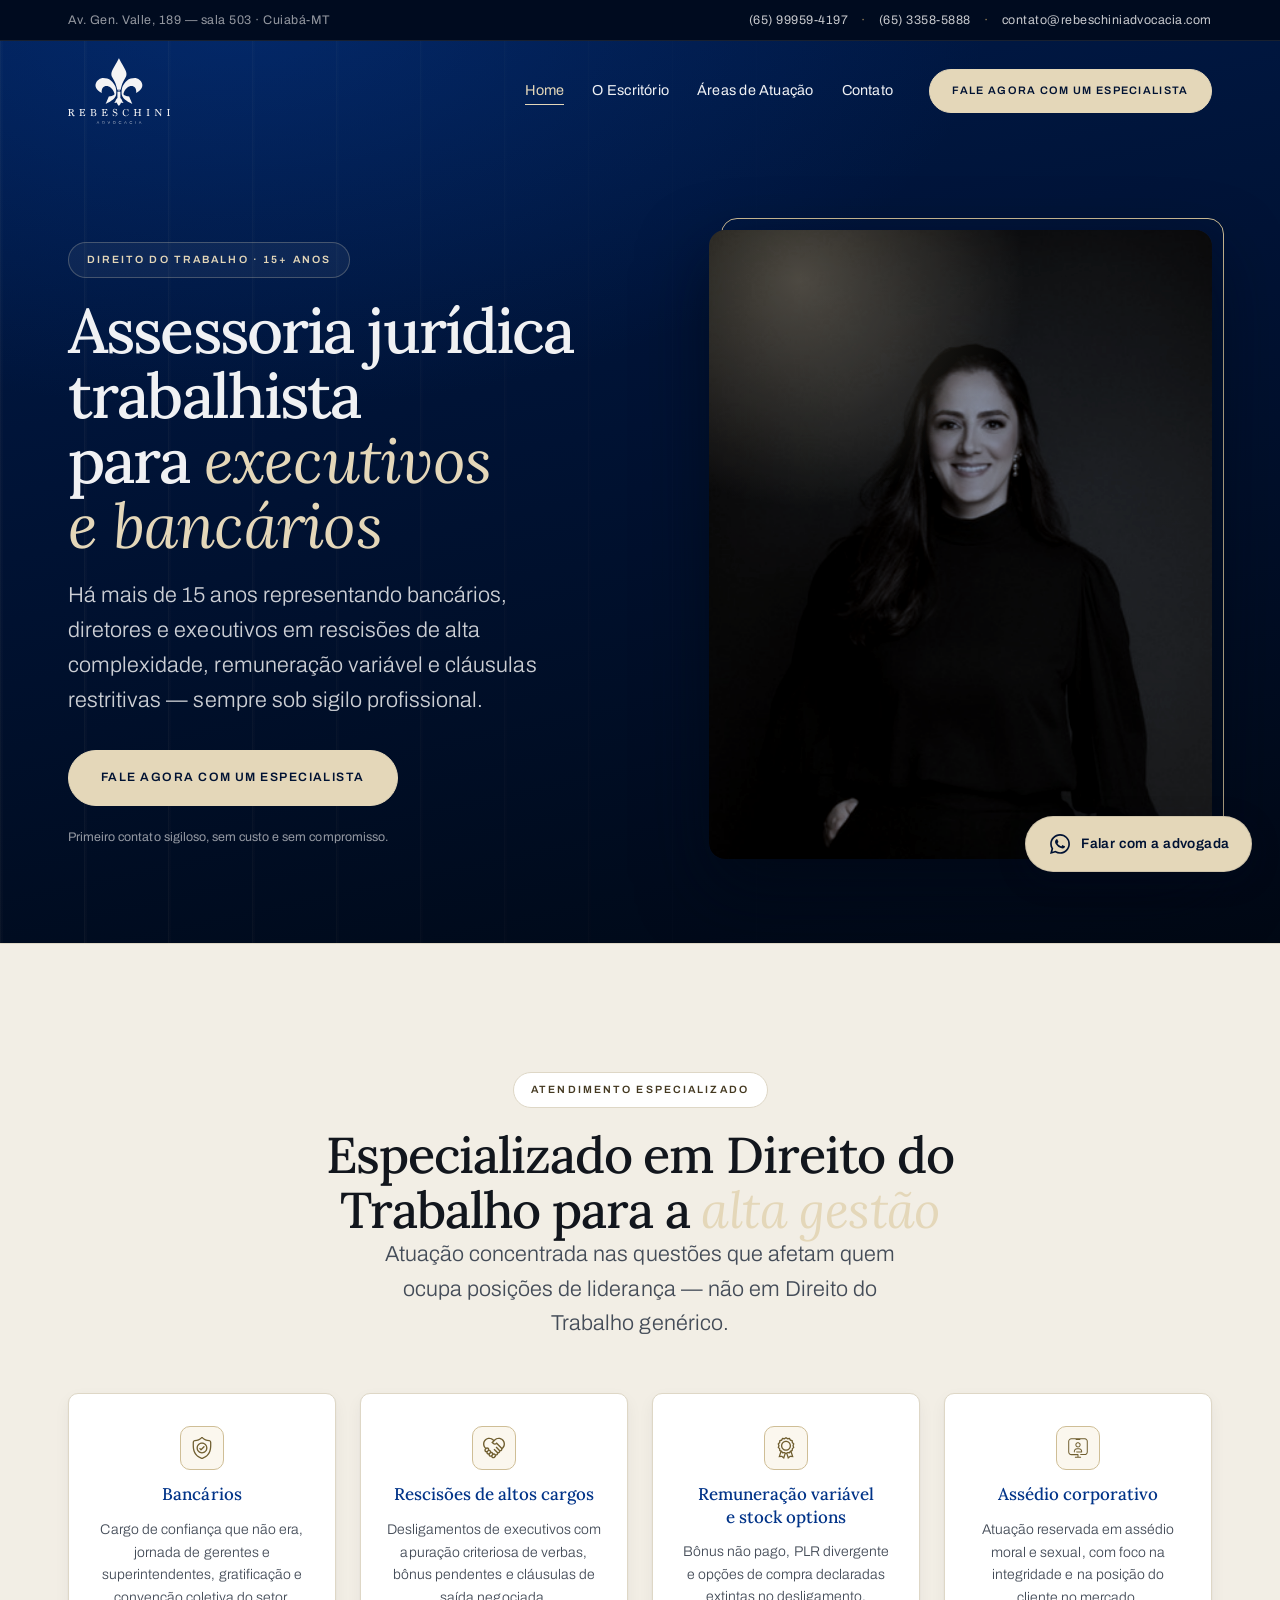
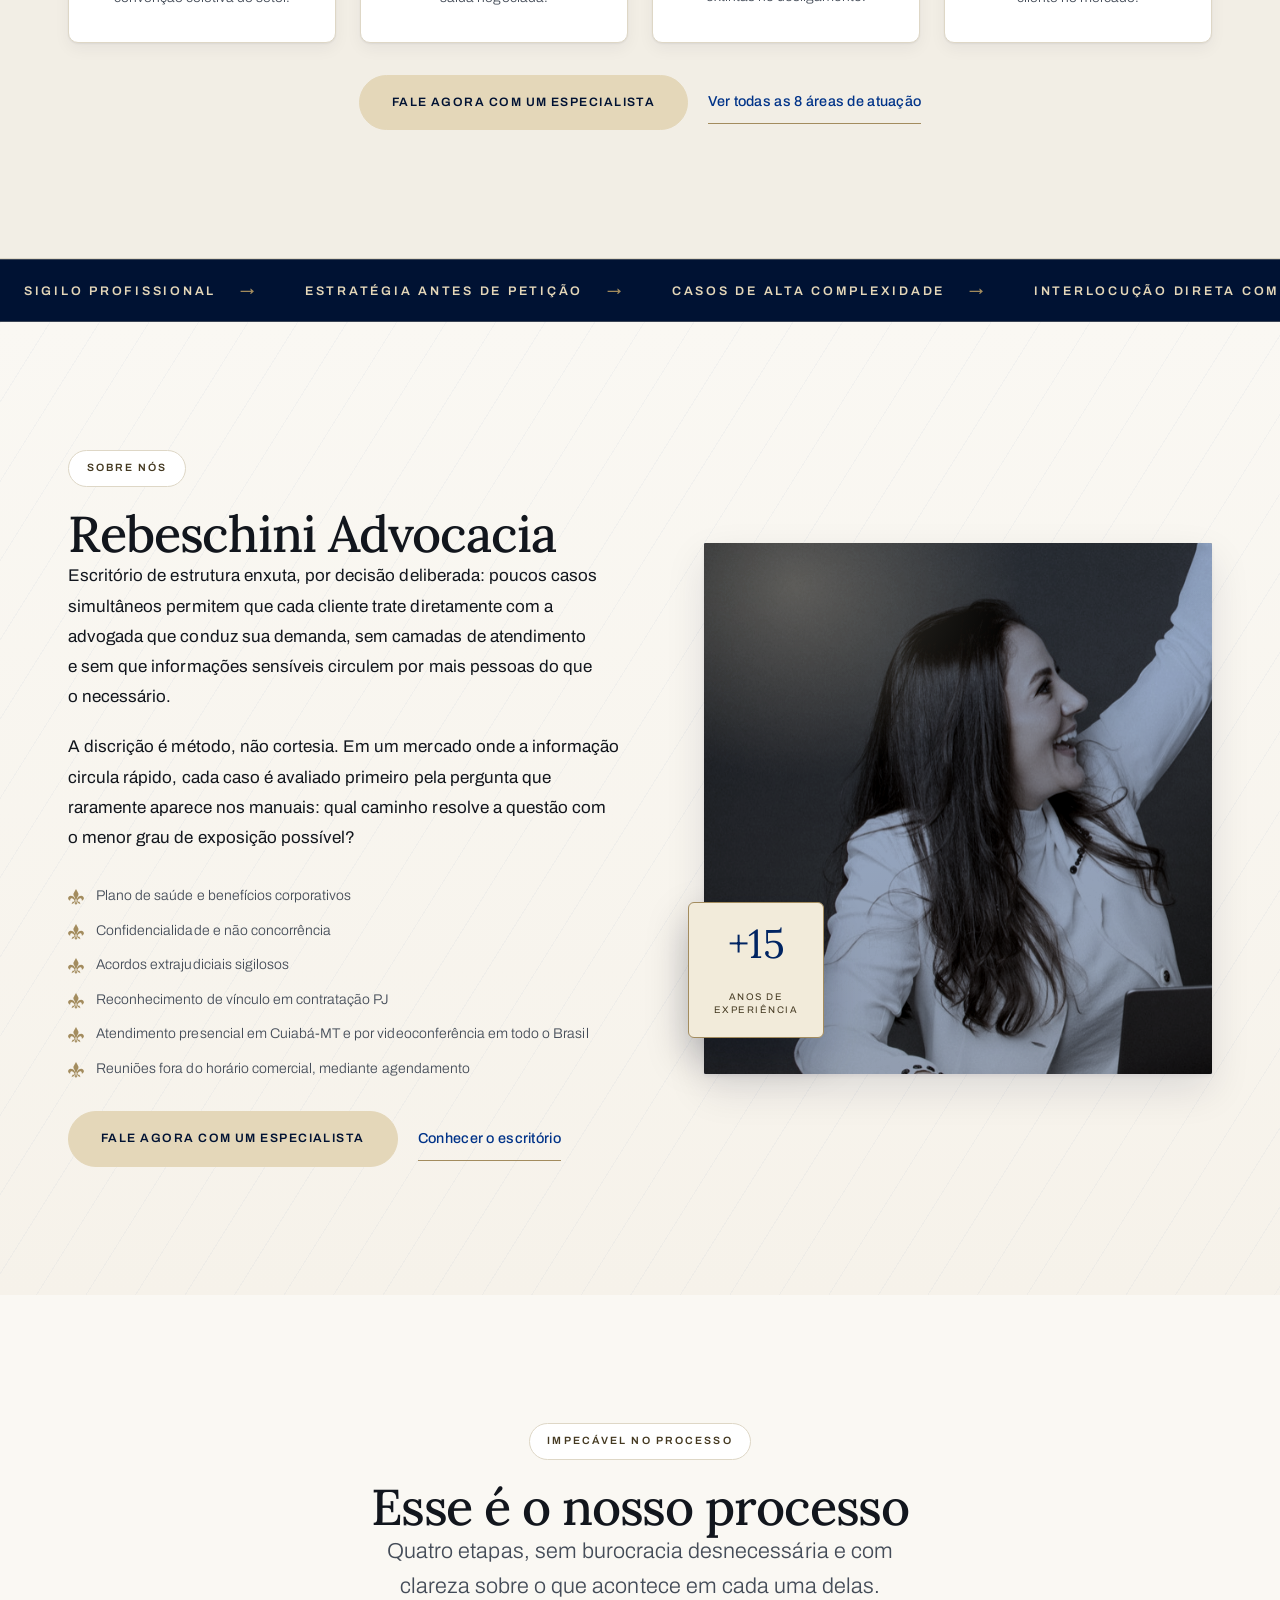
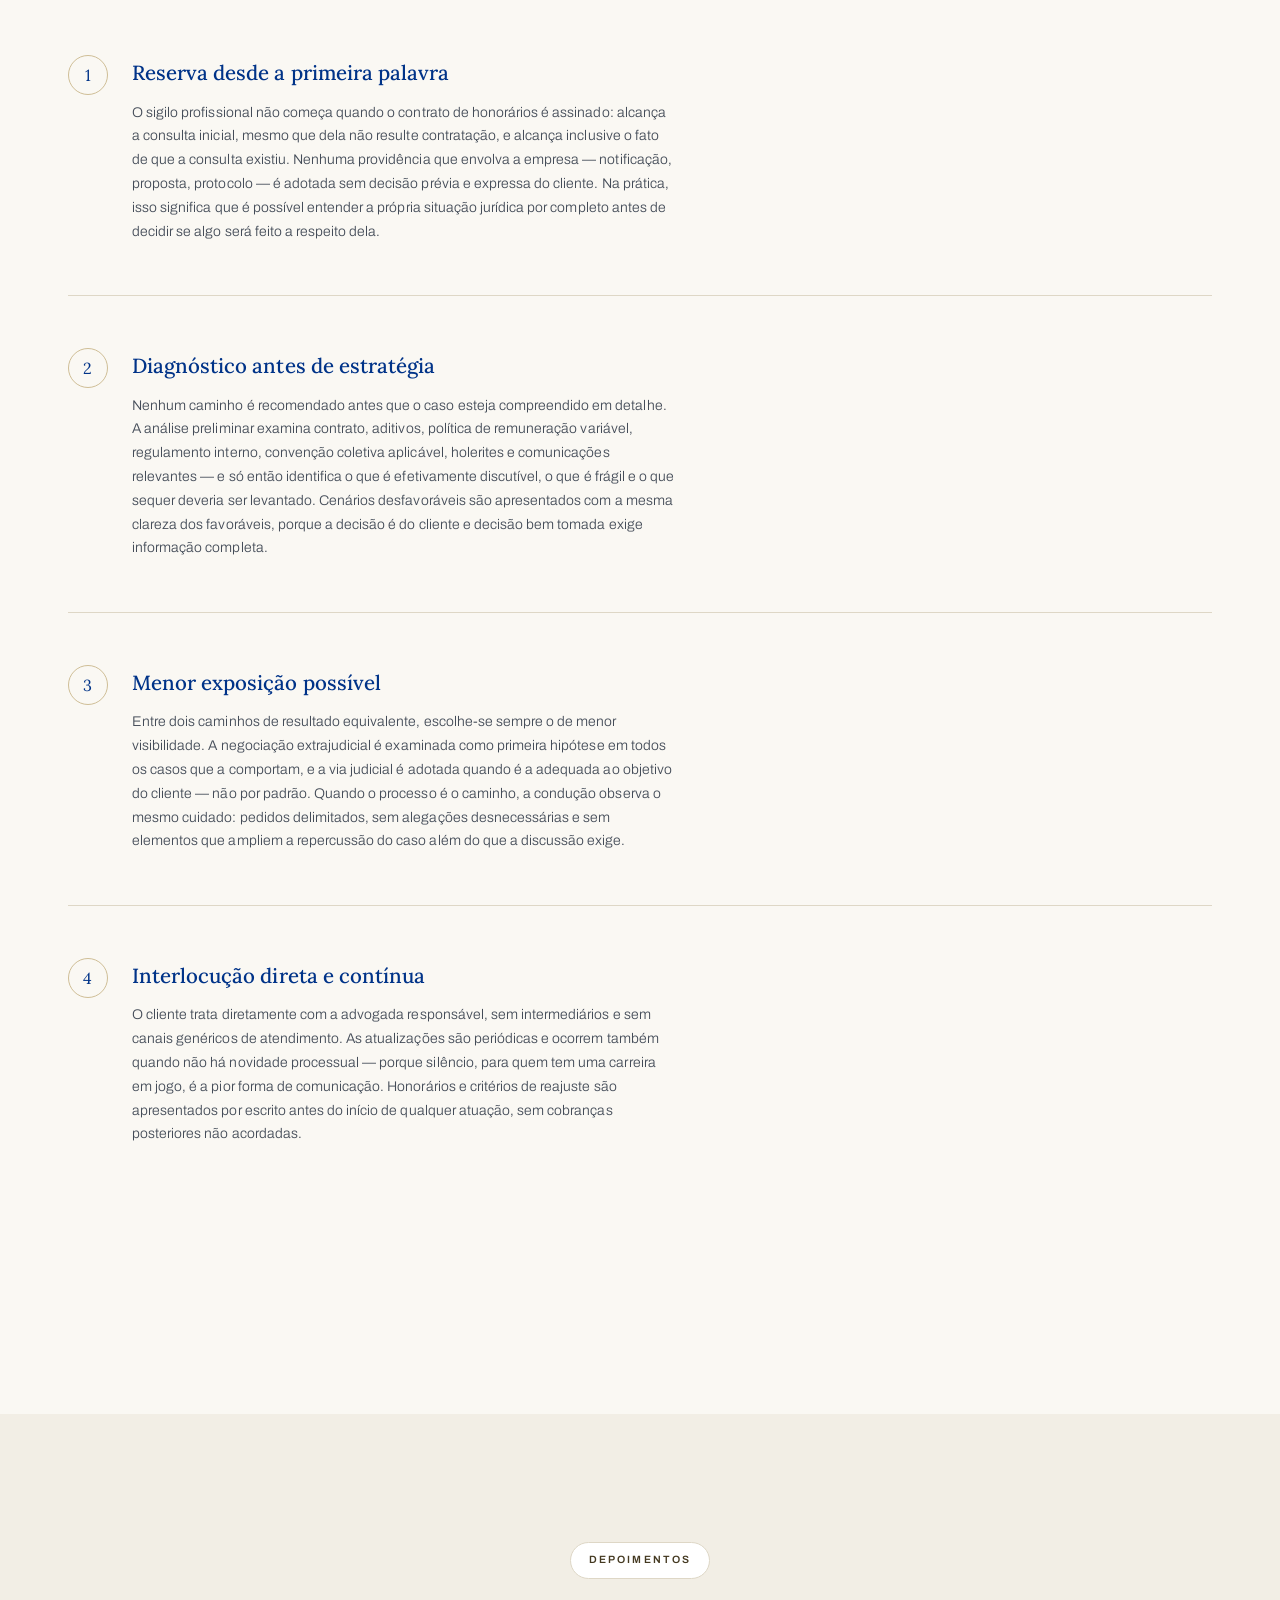
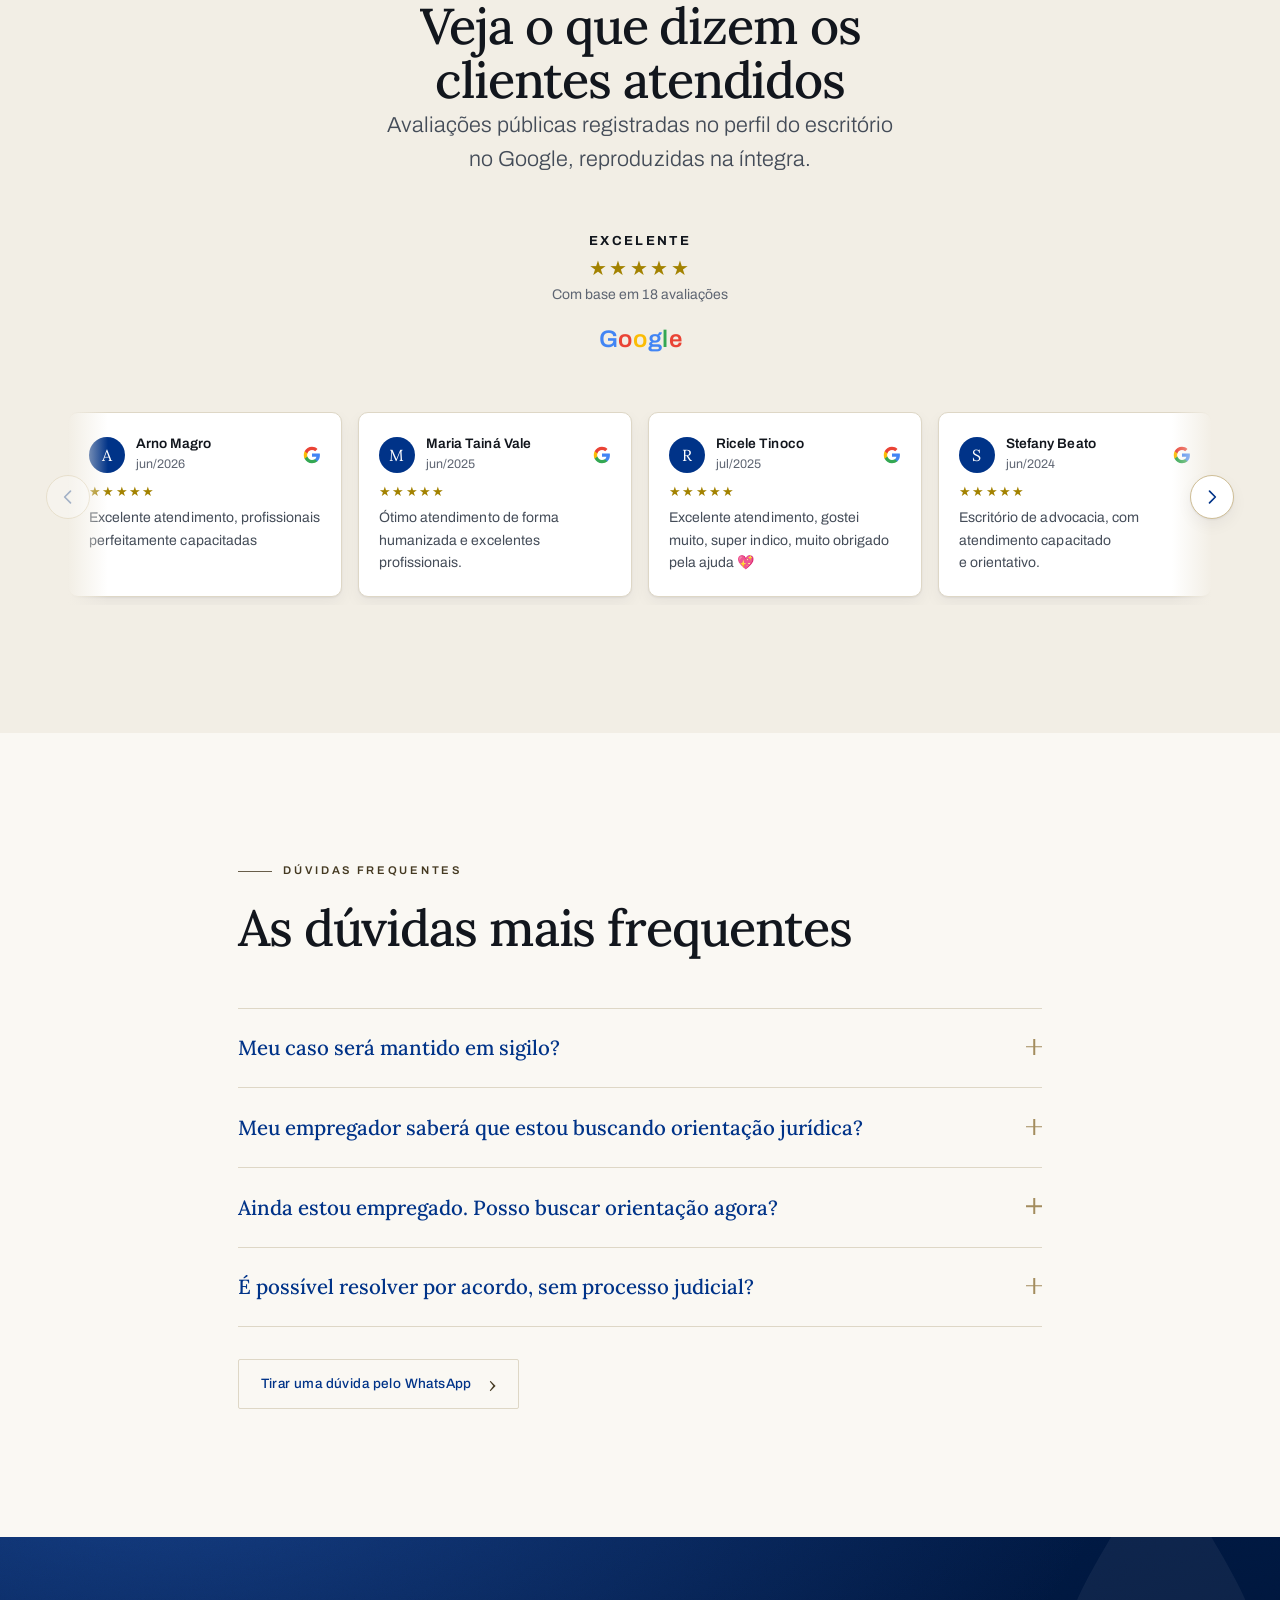
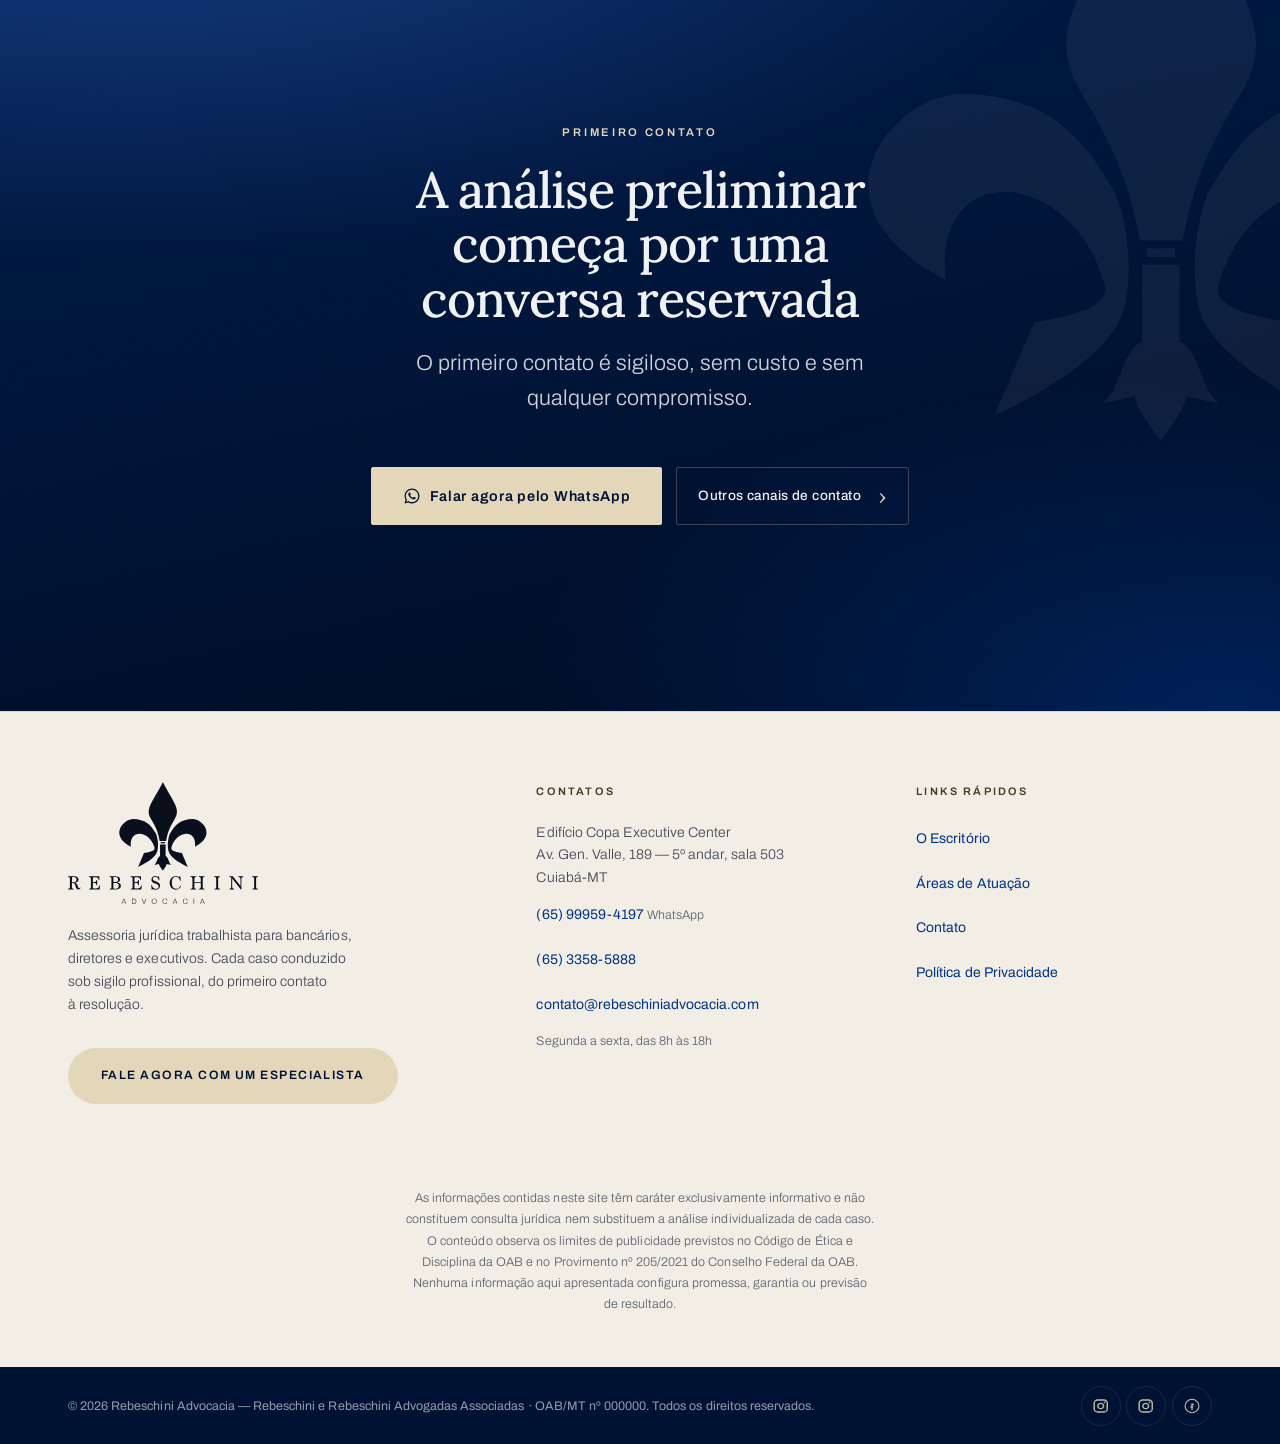
==== index.html @ f1a86e36 "Site Rebeschini Advocacia — versão inicial para preview kewri.emerito.com.br" ====
<!DOCTYPE html>
<html lang="pt-BR">
<head>
<meta charset="utf-8">
<meta name="viewport" content="width=device-width, initial-scale=1">
<title>Advocacia Trabalhista para Executivos e Bancários</title>
<meta name="description" content="Direito do Trabalho para bancários, diretores e executivos. Rescisões, bônus, stock options e cargo de confiança, com sigilo. 15+ anos de atuação.">
<meta name="robots" content="index, follow">
<link rel="canonical" href="https://trabalhista.rebeschiniadvocacia.com/">

<meta property="og:type" content="website">
<meta property="og:locale" content="pt_BR">
<meta property="og:site_name" content="Rebeschini Advocacia">
<meta property="og:title" content="Rebeschini Advocacia — Direito do Trabalho para executivos e bancários">
<meta property="og:description" content="Atuação em rescisões de alta complexidade, remuneração variável, assédio corporativo e cláusulas restritivas. Atendimento reservado em Cuiabá-MT e online em todo o Brasil.">
<meta property="og:url" content="https://trabalhista.rebeschiniadvocacia.com/">
<meta property="og:image" content="https://trabalhista.rebeschiniadvocacia.com/assets/photos/kewri-hero-1280.jpg">
<meta property="og:image:alt" content="Rebeschini Advocacia — Direito do Trabalho para executivos e bancários">
<meta name="twitter:card" content="summary_large_image">
<meta name="twitter:title" content="Rebeschini Advocacia — Direito do Trabalho para executivos e bancários">
<meta name="twitter:description" content="Atuação em rescisões de alta complexidade, remuneração variável, assédio corporativo e cláusulas restritivas. Atendimento reservado em Cuiabá-MT e online em todo o Brasil.">
<meta name="twitter:image" content="https://trabalhista.rebeschiniadvocacia.com/assets/photos/kewri-hero-1280.jpg">

<meta name="theme-color" content="#003388">
<link rel="icon" href="assets/symbol-blue.svg" type="image/svg+xml">

<link rel="preconnect" href="https://fonts.googleapis.com">
<link rel="preconnect" href="https://fonts.gstatic.com" crossorigin>
<link rel="preload" as="style" href="https://fonts.googleapis.com/css2?family=Archivo:wght@300;400;500;600&family=Lora:ital,wght@0,400;0,500;0,600;1,400;1,500&display=swap">
<link rel="stylesheet" href="https://fonts.googleapis.com/css2?family=Archivo:wght@300;400;500;600&family=Lora:ital,wght@0,400;0,500;0,600;1,400;1,500&display=swap">
<link rel="stylesheet" href="css/styles.css">
<script>document.documentElement.classList.add('js');</script>

<script type="application/ld+json">
{
  "@context": "https://schema.org",
  "@type": "LegalService",
  "@id": "https://trabalhista.rebeschiniadvocacia.com/#escritorio",
  "name": "Rebeschini Advocacia",
  "legalName": "Rebeschini e Rebeschini Advogadas Associadas",
  "description": "Direito do Trabalho para bancários, diretores e executivos. Rescisões de alta complexidade, remuneração variável, assédio corporativo e cláusulas restritivas de contrato, com sigilo profissional.",
  "url": "https://trabalhista.rebeschiniadvocacia.com/",
  "image": "https://trabalhista.rebeschiniadvocacia.com/assets/photos/kewri-hero-1280.jpg",
  "logo": "https://trabalhista.rebeschiniadvocacia.com/assets/logo-blue.svg",
  "telephone": "+5565999594197",
  "contactPoint": [
    { "@type": "ContactPoint", "telephone": "+5565999594197", "contactType": "customer service", "areaServed": "BR", "availableLanguage": "Portuguese" },
    { "@type": "ContactPoint", "telephone": "+556533585888", "contactType": "customer service", "areaServed": "BR", "availableLanguage": "Portuguese" }
  ],
  "email": "contato@rebeschiniadvocacia.com",
  "priceRange": "$$$",
  "address": {
    "@type": "PostalAddress",
    "streetAddress": "Av. Gen. Valle, 189, Edifício Copa Executive Center, 5º andar, sala 503",
    "addressLocality": "Cuiabá",
    "addressRegion": "MT",
    "postalCode": "78045-030",
    "addressCountry": "BR"
  },
  "openingHoursSpecification": {
    "@type": "OpeningHoursSpecification",
    "dayOfWeek": ["Monday", "Tuesday", "Wednesday", "Thursday", "Friday"],
    "opens": "08:00", "closes": "18:00"
  },
  "areaServed": [
    { "@type": "Country", "name": "Brasil" },
    { "@type": "City", "name": "Cuiabá" }
  ],
  "founder": { "@type": "Person", "name": "Kewri Rebeschini", "jobTitle": "Advogada" },
  "sameAs": [
    "https://www.instagram.com/rebeschiniadvocaciabancarios/",
    "https://www.instagram.com/kewrirebeschini/",
    "https://www.facebook.com/RebeschinieRebeschiniadvogadasassociadas"
  ]
}
</script>
<script type="application/ld+json">
{
  "@context": "https://schema.org",
  "@type": "FAQPage",
  "mainEntity": [
    {
      "@type": "Question",
      "name": "Meu caso será mantido em sigilo?",
      "acceptedAnswer": {
        "@type": "Answer",
        "text": "Sim. O sigilo profissional é dever legal da advocacia e alcança tudo o que for compartilhado — inclusive o fato de que existe uma consulta em andamento. As informações não são compartilhadas com terceiros sem sua autorização expressa."
      }
    },
    {
      "@type": "Question",
      "name": "Meu empregador saberá que estou buscando orientação jurídica?",
      "acceptedAnswer": {
        "@type": "Answer",
        "text": "Não. O contato inicial e a análise do caso são inteiramente reservados e não implicam qualquer comunicação à empresa. Nenhuma providência que envolva o empregador é adotada sem sua decisão prévia."
      }
    },
    {
      "@type": "Question",
      "name": "Ainda estou empregado. Posso buscar orientação agora?",
      "acceptedAnswer": {
        "@type": "Answer",
        "text": "Pode, e é frequentemente o momento mais adequado. Boa parte dos clientes do escritório procura orientação enquanto o contrato ainda está em vigor — situação comum entre bancários que permanecem na instituição e executivos que avaliam uma proposta de desligamento. A consulta em si não produz nenhum efeito sobre o seu contrato de trabalho e não chega ao conhecimento do empregador: o sigilo profissional alcança inclusive o fato de que ela ocorreu. Nenhuma providência que envolva a empresa — notificação, proposta de acordo, ajuizamento — é adotada sem sua decisão expressa, e o momento de cada medida é definido em conjunto, considerando o seu interesse em permanecer ou não no emprego. Entender a própria situação antes de decidir amplia as alternativas disponíveis. Há providências que só podem ser adotadas na vigência do contrato, documentos que são de acesso simples enquanto se está na empresa e difíceis depois, e decisões — aceitar um acordo de desligamento, assinar um aditivo, formalizar uma reclamação interna — que produzem efeitos definitivos e se beneficiam de uma avaliação prévia."
      }
    },
    {
      "@type": "Question",
      "name": "É possível resolver por acordo, sem processo judicial?",
      "acceptedAnswer": {
        "@type": "Answer",
        "text": "Em muitos casos, sim. Sempre que a via extrajudicial se mostra adequada ao objetivo do cliente, ela é priorizada — tende a ser mais rápida e evita a exposição pública da divergência."
      }
    }
  ]
}
</script>
</head>
<body data-pagina="home">

<a class="skip-link" href="#conteudo">Ir para o conteúdo principal</a>

<!-- ============ TOPBAR + HEADER ============ -->
<div class="topbar">
  <div class="wrap topbar-inner">
    <p class="topbar-endereco">Av. Gen. Valle, 189 — sala 503 · Cuiabá-MT</p>
    <p class="topbar-contatos">
      <a href="tel:+5565999594197">(65) 99959-4197</a>
      <span class="topbar-sep" aria-hidden="true">·</span>
      <a href="tel:+556533585888">(65) 3358-5888</a>
      <span class="topbar-sep" aria-hidden="true">·</span>
      <a href="mailto:contato@rebeschiniadvocacia.com">contato@rebeschiniadvocacia.com</a>
    </p>
  </div>
</div>

<header class="site-header site-header--escuro" id="topo" data-header>
  <div class="wrap header-inner">
    <a class="brand" href="index.html" aria-label="Rebeschini Advocacia — página inicial">
      <img src="assets/logo-white.svg" alt="Rebeschini Advocacia" class="brand-logo brand-logo--light" width="200" height="128">
      <img src="assets/logo-blue.svg" alt="" aria-hidden="true" class="brand-logo brand-logo--dark" width="200" height="128">
    </a>

    <nav class="nav" id="nav-principal" aria-label="Navegação principal">
      <ul class="nav-list">
        <li><a href="index.html" aria-current="page">Home</a></li>
        <li><a href="o-escritorio.html">O Escritório</a></li>
        <li><a href="areas-de-atuacao.html">Áreas de Atuação</a></li>
        <li><a href="contato.html">Contato</a></li>
      </ul>
      <div class="nav-acoes">
        <a class="btn btn--gold btn--pill btn--sm nav-cta" href="https://wa.me/5565999594197?text=Ol%C3%A1.%20Gostaria%20de%20agendar%20uma%20an%C3%A1lise%20confidencial%20do%20meu%20caso%20trabalhista." target="_blank" rel="noopener noreferrer">Fale agora com um especialista</a>
        <p class="nav-apoio">Atendimento sob sigilo profissional</p>
      </div>
    </nav>

    <button class="nav-toggle" type="button" aria-expanded="false" aria-controls="nav-principal" aria-label="Abrir menu de navegação" data-nav-toggle>
      <span class="nav-toggle-bar" aria-hidden="true"></span>
      <span class="nav-toggle-bar" aria-hidden="true"></span>
    </button>
  </div>
</header>

<main id="conteudo">

  <!-- ============ §2 HERO ============ -->
  <section class="hero-esboco" aria-labelledby="hero-titulo">
    <div class="wrap hero-esboco-grid">
      <div class="hero-esboco-texto">
        <p class="pill-label pill-label--escuro reveal">Direito do Trabalho · 15+ anos</p>
        <h1 class="d1 reveal" id="hero-titulo">Assessoria jurídica trabalhista para <em>executivos e bancários</em></h1>
        <p class="hero-esboco-lead reveal">Há mais de 15 anos representando bancários, diretores e executivos em rescisões de alta complexidade, remuneração variável e cláusulas restritivas — sempre sob sigilo profissional.</p>
        <div class="reveal"><a class="btn btn--gold btn--pill" href="https://wa.me/5565999594197?text=Ol%C3%A1.%20Gostaria%20de%20agendar%20uma%20an%C3%A1lise%20confidencial%20do%20meu%20caso%20trabalhista." target="_blank" rel="noopener noreferrer">Fale agora com um especialista</a></div>
        <p class="hero-esboco-nota reveal">Primeiro contato sigiloso, sem custo e sem compromisso.</p>
      </div>
      <figure class="hero-card reveal">
        <span class="hero-card-moldura" aria-hidden="true"></span>
        <div class="foto"><img src="assets/photos/kewri-06-1200.jpg"
           srcset="assets/photos/kewri-06-600.jpg 600w, assets/photos/kewri-06-1200.jpg 1200w"
           sizes="(min-width: 900px) 44vw, 90vw"
           alt="Dra. Kewri Rebeschini, advogada trabalhista responsável pelo escritório" width="800" height="1200" fetchpriority="high" decoding="async"></div>
      </figure>
    </div>
  </section>

  <!-- ============ §3 SEÇÃO CREME ============ -->
  <section class="section secao-creme" id="areas" aria-labelledby="creme-titulo">
    <span class="watermark" aria-hidden="true"></span>
    <div class="wrap">
      <header class="secao-centro">
        <p class="pill-label reveal">Atendimento especializado</p>
        <h2 class="t1 reveal" id="creme-titulo">Especializado em Direito do Trabalho para a <em>alta gestão</em></h2>
        <p class="linha-apoio reveal">Atuação concentrada nas questões que afetam quem ocupa posições de liderança — não em Direito do Trabalho genérico.</p>
      </header>
      <ul class="cards-areas">
        <li class="card-area reveal">
          <span class="card-area-icone"><img src="assets/icons/shield.svg" alt="" aria-hidden="true" width="22" height="22" loading="lazy"></span>
          <h3 class="card-area-titulo">Bancários</h3>
          <p class="card-area-desc">Cargo de confiança que não era, jornada de gerentes e superintendentes, gratificação e convenção coletiva do setor.</p>
        </li>
        <li class="card-area reveal">
          <span class="card-area-icone"><img src="assets/icons/handshake.svg" alt="" aria-hidden="true" width="22" height="22" loading="lazy"></span>
          <h3 class="card-area-titulo">Rescisões de altos cargos</h3>
          <p class="card-area-desc">Desligamentos de executivos com apuração criteriosa de verbas, bônus pendentes e cláusulas de saída negociada.</p>
        </li>
        <li class="card-area reveal">
          <span class="card-area-icone"><img src="assets/icons/medal.svg" alt="" aria-hidden="true" width="22" height="22" loading="lazy"></span>
          <h3 class="card-area-titulo">Remuneração variável e stock options</h3>
          <p class="card-area-desc">Bônus não pago, PLR divergente e opções de compra declaradas extintas no desligamento.</p>
        </li>
        <li class="card-area reveal">
          <span class="card-area-icone"><img src="assets/icons/video-call.svg" alt="" aria-hidden="true" width="22" height="22" loading="lazy"></span>
          <h3 class="card-area-titulo">Assédio corporativo</h3>
          <p class="card-area-desc">Atuação reservada em assédio moral e sexual, com foco na integridade e na posição do cliente no mercado.</p>
        </li>
      </ul>
      <p class="secao-acoes secao-acoes--centro reveal">
        <a class="btn btn--gold btn--pill" href="https://wa.me/5565999594197?text=Ol%C3%A1.%20Gostaria%20de%20agendar%20uma%20an%C3%A1lise%20confidencial%20do%20meu%20caso%20trabalhista." target="_blank" rel="noopener noreferrer">Fale agora com um especialista</a>
        <a class="btn btn--texto" href="areas-de-atuacao.html">Ver todas as 8 áreas de atuação</a>
      </p>
    </div>
  </section>

  <!-- ============ §4 MARQUEE ============ -->
  <div class="marquee" aria-hidden="true">
    <div class="marquee-trilho"><span class="marquee-item">Sigilo profissional</span><span class="marquee-item">Estratégia antes de petição</span><span class="marquee-item">Casos de alta complexidade</span><span class="marquee-item">Interlocução direta com a advogada</span><span class="marquee-item">Sigilo profissional</span><span class="marquee-item">Estratégia antes de petição</span><span class="marquee-item">Casos de alta complexidade</span><span class="marquee-item">Interlocução direta com a advogada</span></div>
  </div>

  <!-- ============ §5 SOBRE NÓS ============ -->
  <section class="section sobre-esboco" id="sobre" aria-labelledby="sobre-titulo">
    <div class="wrap sobre-esboco-grid">
      <div class="sobre-esboco-texto">
        <p class="pill-label reveal">Sobre nós</p>
        <h2 class="t1 reveal" id="sobre-titulo">Rebeschini Advocacia</h2>
        <p class="reveal">Escritório de estrutura enxuta, por decisão deliberada: poucos casos simultâneos permitem que cada cliente trate diretamente com a advogada que conduz sua demanda, sem camadas de atendimento e sem que informações sensíveis circulem por mais pessoas do que o necessário.</p>
        <p class="reveal">A discrição é método, não cortesia. Em um mercado onde a informação circula rápido, cada caso é avaliado primeiro pela pergunta que raramente aparece nos manuais: qual caminho resolve a questão com o menor grau de exposição possível?</p>
        <ul class="bullets-ouro reveal">
          <li>Plano de saúde e benefícios corporativos</li>
          <li>Confidencialidade e não concorrência</li>
          <li>Acordos extrajudiciais sigilosos</li>
          <li>Reconhecimento de vínculo em contratação PJ</li>
          <li>Atendimento presencial em Cuiabá-MT e por videoconferência em todo o Brasil</li>
          <li>Reuniões fora do horário comercial, mediante agendamento</li>
        </ul>
        <p class="secao-acoes reveal">
          <a class="btn btn--gold btn--pill" href="https://wa.me/5565999594197?text=Ol%C3%A1.%20Gostaria%20de%20agendar%20uma%20an%C3%A1lise%20confidencial%20do%20meu%20caso%20trabalhista." target="_blank" rel="noopener noreferrer">Fale agora com um especialista</a>
          <a class="btn btn--texto" href="o-escritorio.html">Conhecer o escritório</a>
        </p>
      </div>
      <figure class="foto-badge reveal">
        <div class="foto foto--moldura"><img src="assets/photos/kewri-04-1200.jpg"
           srcset="assets/photos/kewri-04-600.jpg 600w, assets/photos/kewri-04-1200.jpg 1200w"
           sizes="(min-width: 900px) 44vw, 90vw"
           alt="Dra. Kewri Rebeschini durante a análise técnica de um caso" width="800" height="1200" loading="lazy" decoding="async"></div>
        <p class="badge-anos">
          <span class="badge-anos-num">+15</span>
          <span class="badge-anos-txt">anos de<br>experiência</span>
        </p>
      </figure>
    </div>
  </section>

  <!-- ============ §6 PROCESSO ============ -->
  <section class="section processo" aria-labelledby="processo-titulo">
    <div class="wrap">
      <header class="secao-centro">
        <p class="pill-label reveal">Impecável no processo</p>
        <h2 class="t1 reveal" id="processo-titulo">Esse é o nosso processo</h2>
        <p class="linha-apoio reveal">Quatro etapas, sem burocracia desnecessária e com clareza sobre o que acontece em cada uma delas.</p>
      </header>
      <ol class="metodo-lista">
        <li class="metodo-item reveal">
          <span class="metodo-num" aria-hidden="true">1</span>
          <div>
            <h3 class="metodo-titulo">Reserva desde a primeira palavra</h3>
            <p class="metodo-desc">O sigilo profissional não começa quando o contrato de honorários é assinado: alcança a consulta inicial, mesmo que dela não resulte contratação, e alcança inclusive o fato de que a consulta existiu. Nenhuma providência que envolva a empresa — notificação, proposta, protocolo — é adotada sem decisão prévia e expressa do cliente. Na prática, isso significa que é possível entender a própria situação jurídica por completo antes de decidir se algo será feito a respeito dela.</p>
          </div>
        </li>
        <li class="metodo-item reveal">
          <span class="metodo-num" aria-hidden="true">2</span>
          <div>
            <h3 class="metodo-titulo">Diagnóstico antes de estratégia</h3>
            <p class="metodo-desc">Nenhum caminho é recomendado antes que o caso esteja compreendido em detalhe. A análise preliminar examina contrato, aditivos, política de remuneração variável, regulamento interno, convenção coletiva aplicável, holerites e comunicações relevantes — e só então identifica o que é efetivamente discutível, o que é frágil e o que sequer deveria ser levantado. Cenários desfavoráveis são apresentados com a mesma clareza dos favoráveis, porque a decisão é do cliente e decisão bem tomada exige informação completa.</p>
          </div>
        </li>
        <li class="metodo-item reveal">
          <span class="metodo-num" aria-hidden="true">3</span>
          <div>
            <h3 class="metodo-titulo">Menor exposição possível</h3>
            <p class="metodo-desc">Entre dois caminhos de resultado equivalente, escolhe-se sempre o de menor visibilidade. A negociação extrajudicial é examinada como primeira hipótese em todos os casos que a comportam, e a via judicial é adotada quando é a adequada ao objetivo do cliente — não por padrão. Quando o processo é o caminho, a condução observa o mesmo cuidado: pedidos delimitados, sem alegações desnecessárias e sem elementos que ampliem a repercussão do caso além do que a discussão exige.</p>
          </div>
        </li>
        <li class="metodo-item reveal">
          <span class="metodo-num" aria-hidden="true">4</span>
          <div>
            <h3 class="metodo-titulo">Interlocução direta e contínua</h3>
            <p class="metodo-desc">O cliente trata diretamente com a advogada responsável, sem intermediários e sem canais genéricos de atendimento. As atualizações são periódicas e ocorrem também quando não há novidade processual — porque silêncio, para quem tem uma carreira em jogo, é a pior forma de comunicação. Honorários e critérios de reajuste são apresentados por escrito antes do início de qualquer atuação, sem cobranças posteriores não acordadas.</p>
          </div>
        </li>
      </ol>
      <p class="secao-acoes secao-acoes--centro reveal"><a class="btn btn--gold btn--pill" href="https://wa.me/5565999594197?text=Ol%C3%A1.%20Gostaria%20de%20agendar%20uma%20an%C3%A1lise%20confidencial%20do%20meu%20caso%20trabalhista." target="_blank" rel="noopener noreferrer">Fale agora com um especialista</a></p>
    </div>
  </section>

  <!-- ============ §7 DEPOIMENTOS — avaliações públicas do Google (VERBATIM) ============ -->
  <section class="section section--stone prova" id="depoimentos" aria-labelledby="depo-titulo">
    <div class="wrap">
      <header class="secao-centro">
        <p class="pill-label reveal">Depoimentos</p>
        <h2 class="t1 reveal" id="depo-titulo">Veja o que dizem os clientes atendidos</h2>
        <p class="linha-apoio reveal">Avaliações públicas registradas no perfil do escritório no Google, reproduzidas na íntegra.</p>
      </header>

      <div class="google-widget reveal">
        <p class="google-selo">Excelente</p>
        <p class="google-estrelas"><span aria-hidden="true">★★★★★</span><span class="visually-hidden">5 de 5 estrelas</span></p>
        <p class="google-base">Com base em 18 avaliações</p>
        <p class="google-marca" aria-label="Google"><span aria-hidden="true">G</span><span aria-hidden="true">o</span><span aria-hidden="true">o</span><span aria-hidden="true">g</span><span aria-hidden="true">l</span><span aria-hidden="true">e</span></p>
      </div>

      <div class="reviews-carrossel">
      <button type="button" class="reviews-seta reviews-seta--prev" data-reviews-prev aria-label="Ver avaliação anterior">
        <svg viewBox="0 0 24 24" width="20" height="20" aria-hidden="true" focusable="false"><path fill="none" stroke="currentColor" stroke-width="2" stroke-linecap="round" stroke-linejoin="round" d="M15 5l-7 7 7 7"/></svg>
      </button>
      <ul class="reviews-trilho" tabindex="0" role="group" aria-label="Avaliações de clientes no Google (role horizontalmente para ver todas)">
        <li class="review">
          <div class="review-topo">
            <span class="review-avatar" aria-hidden="true">A</span>
            <span>
              <p class="review-nome">Arno Magro</p>
              <p class="review-data">jun/2026</p>
            </span>
            <img class="review-g" src="assets/icons/google.svg" alt="" aria-hidden="true" width="18" height="18" loading="lazy">
          </div>
          <p class="review-estrelas"><span aria-hidden="true">★★★★★</span><span class="visually-hidden">5 de 5 estrelas</span></p>
          <p class="review-texto">Excelente atendimento, profissionais perfeitamente capacitadas</p>
        </li>
        <li class="review">
          <div class="review-topo">
            <span class="review-avatar" aria-hidden="true">M</span>
            <span>
              <p class="review-nome">Maria Tainá Vale</p>
              <p class="review-data">jun/2025</p>
            </span>
            <img class="review-g" src="assets/icons/google.svg" alt="" aria-hidden="true" width="18" height="18" loading="lazy">
          </div>
          <p class="review-estrelas"><span aria-hidden="true">★★★★★</span><span class="visually-hidden">5 de 5 estrelas</span></p>
          <p class="review-texto">Ótimo atendimento de forma humanizada e excelentes profissionais.</p>
        </li>
        <li class="review">
          <div class="review-topo">
            <span class="review-avatar" aria-hidden="true">R</span>
            <span>
              <p class="review-nome">Ricele Tinoco</p>
              <p class="review-data">jul/2025</p>
            </span>
            <img class="review-g" src="assets/icons/google.svg" alt="" aria-hidden="true" width="18" height="18" loading="lazy">
          </div>
          <p class="review-estrelas"><span aria-hidden="true">★★★★★</span><span class="visually-hidden">5 de 5 estrelas</span></p>
          <p class="review-texto">Excelente atendimento, gostei muito, super indico, muito obrigado pela ajuda 💖</p>
        </li>
        <li class="review">
          <div class="review-topo">
            <span class="review-avatar" aria-hidden="true">S</span>
            <span>
              <p class="review-nome">Stefany Beato</p>
              <p class="review-data">jun/2024</p>
            </span>
            <img class="review-g" src="assets/icons/google.svg" alt="" aria-hidden="true" width="18" height="18" loading="lazy">
          </div>
          <p class="review-estrelas"><span aria-hidden="true">★★★★★</span><span class="visually-hidden">5 de 5 estrelas</span></p>
          <p class="review-texto">Escritório de advocacia, com atendimento capacitado e orientativo.</p>
        </li>
        <li class="review">
          <div class="review-topo">
            <span class="review-avatar" aria-hidden="true">C</span>
            <span>
              <p class="review-nome">Caio de Lima Cavalcanti</p>
              <p class="review-data">jun/2024</p>
            </span>
            <img class="review-g" src="assets/icons/google.svg" alt="" aria-hidden="true" width="18" height="18" loading="lazy">
          </div>
          <p class="review-estrelas"><span aria-hidden="true">★★★★★</span><span class="visually-hidden">5 de 5 estrelas</span></p>
          <p class="review-texto">Extremamente competentes!</p>
        </li>
        <li class="review">
          <div class="review-topo">
            <span class="review-avatar" aria-hidden="true">A</span>
            <span>
              <p class="review-nome">Aline Priscila</p>
              <p class="review-data">out/2025</p>
            </span>
            <img class="review-g" src="assets/icons/google.svg" alt="" aria-hidden="true" width="18" height="18" loading="lazy">
          </div>
          <p class="review-estrelas"><span aria-hidden="true">★★★★★</span><span class="visually-hidden">5 de 5 estrelas</span></p>
          <p class="review-texto">Escritório excelente. Ótimas profissionais</p>
        </li>
        <li class="review">
          <div class="review-topo">
            <span class="review-avatar" aria-hidden="true">W</span>
            <span>
              <p class="review-nome">Wandencler Pereira de Lima</p>
              <p class="review-data">jun/2024</p>
            </span>
            <img class="review-g" src="assets/icons/google.svg" alt="" aria-hidden="true" width="18" height="18" loading="lazy">
          </div>
          <p class="review-estrelas"><span aria-hidden="true">★★★★★</span><span class="visually-hidden">5 de 5 estrelas</span></p>
          <p class="review-texto">Excelentes advogadas!</p>
        </li>
        <li class="review">
          <div class="review-topo">
            <span class="review-avatar" aria-hidden="true">A</span>
            <span>
              <p class="review-nome">AgroPericia</p>
              <p class="review-data">jun/2024</p>
            </span>
            <img class="review-g" src="assets/icons/google.svg" alt="" aria-hidden="true" width="18" height="18" loading="lazy">
          </div>
          <p class="review-estrelas"><span aria-hidden="true">★★★★★</span><span class="visually-hidden">5 de 5 estrelas</span></p>
          <p class="review-texto">Excelentes profissionais, parceria de sucesso em perícias judiciais.</p>
        </li>
      </ul>
      <button type="button" class="reviews-seta reviews-seta--next" data-reviews-next aria-label="Ver próxima avaliação">
        <svg viewBox="0 0 24 24" width="20" height="20" aria-hidden="true" focusable="false"><path fill="none" stroke="currentColor" stroke-width="2" stroke-linecap="round" stroke-linejoin="round" d="M9 5l7 7-7 7"/></svg>
      </button>
      </div>
    </div>
  </section>

  <!-- ============ §7.9 FAQ ============ -->
  <section class="section  faq" id="faq" aria-labelledby="faq-titulo">
    <div class="wrap faq-wrap">
      <header class="section-head">
        <p class="eyebrow eyebrow--traco reveal">Dúvidas frequentes</p>
        <h2 class="t1 reveal" id="faq-titulo">As dúvidas mais frequentes</h2>
      </header>
      <div class="accordion" data-accordion>
        <div class="acc-item reveal">
          <h3 class="acc-heading">
            <button type="button" class="acc-trigger" id="faq-b1" aria-expanded="false" aria-controls="faq-p1">
              <span>Meu caso será mantido em sigilo?</span><span class="acc-icon" aria-hidden="true"></span>
            </button>
          </h3>
          <div class="acc-panel" id="faq-p1" role="region" aria-labelledby="faq-b1" hidden>
            <p>Sim. O sigilo profissional é dever legal da advocacia e alcança tudo o que for compartilhado — inclusive o fato de que existe uma consulta em andamento. As informações não são compartilhadas com terceiros sem sua autorização expressa.</p>
          </div>
        </div>
        <div class="acc-item reveal">
          <h3 class="acc-heading">
            <button type="button" class="acc-trigger" id="faq-b2" aria-expanded="false" aria-controls="faq-p2">
              <span>Meu empregador saberá que estou buscando orientação jurídica?</span><span class="acc-icon" aria-hidden="true"></span>
            </button>
          </h3>
          <div class="acc-panel" id="faq-p2" role="region" aria-labelledby="faq-b2" hidden>
            <p>Não. O contato inicial e a análise do caso são inteiramente reservados e não implicam qualquer comunicação à empresa. Nenhuma providência que envolva o empregador é adotada sem sua decisão prévia.</p>
          </div>
        </div>
        <div class="acc-item reveal">
          <h3 class="acc-heading">
            <button type="button" class="acc-trigger" id="faq-b3" aria-expanded="false" aria-controls="faq-p3">
              <span>Ainda estou empregado. Posso buscar orientação agora?</span><span class="acc-icon" aria-hidden="true"></span>
            </button>
          </h3>
          <div class="acc-panel" id="faq-p3" role="region" aria-labelledby="faq-b3" hidden>
            <p>Pode, e é frequentemente o momento mais adequado. Boa parte dos clientes do escritório procura orientação enquanto o contrato ainda está em vigor — situação comum entre bancários que permanecem na instituição e executivos que avaliam uma proposta de desligamento.</p>
            <p>A consulta em si não produz nenhum efeito sobre o seu contrato de trabalho e não chega ao conhecimento do empregador: o sigilo profissional alcança inclusive o fato de que ela ocorreu. Nenhuma providência que envolva a empresa — notificação, proposta de acordo, ajuizamento — é adotada sem sua decisão expressa, e o momento de cada medida é definido em conjunto, considerando o seu interesse em permanecer ou não no emprego.</p>
            <p>Entender a própria situação antes de decidir amplia as alternativas disponíveis. Há providências que só podem ser adotadas na vigência do contrato, documentos que são de acesso simples enquanto se está na empresa e difíceis depois, e decisões — aceitar um acordo de desligamento, assinar um aditivo, formalizar uma reclamação interna — que produzem efeitos definitivos e se beneficiam de uma avaliação prévia.</p>
          </div>
        </div>
        <div class="acc-item reveal">
          <h3 class="acc-heading">
            <button type="button" class="acc-trigger" id="faq-b4" aria-expanded="false" aria-controls="faq-p4">
              <span>É possível resolver por acordo, sem processo judicial?</span><span class="acc-icon" aria-hidden="true"></span>
            </button>
          </h3>
          <div class="acc-panel" id="faq-p4" role="region" aria-labelledby="faq-b4" hidden>
            <p>Em muitos casos, sim. Sempre que a via extrajudicial se mostra adequada ao objetivo do cliente, ela é priorizada — tende a ser mais rápida e evita a exposição pública da divergência.</p>
          </div>
        </div>
      </div>
      <p class="secao-acoes reveal"><a class="btn btn--outline" href="https://wa.me/5565999594197?text=Ol%C3%A1.%20Gostaria%20de%20agendar%20uma%20an%C3%A1lise%20confidencial%20do%20meu%20caso%20trabalhista." target="_blank" rel="noopener noreferrer">Tirar uma dúvida pelo WhatsApp</a></p>
    </div>
  </section>

  <!-- ============ CTA FINAL ============ -->
  <section class="section section--p3 cta-final superficie-navy grain" aria-labelledby="cta-final-titulo">
    <span class="watermark watermark--dir" aria-hidden="true"></span>
    <div class="wrap cta-final-inner">
      <p class="eyebrow eyebrow--light reveal">Primeiro contato</p>
      <h2 class="t1 reveal" id="cta-final-titulo">A análise preliminar começa por uma conversa reservada</h2>
      <p class="linha-apoio reveal">O primeiro contato é sigiloso, sem custo e sem qualquer compromisso.</p>
      <div class="cta-final-acoes reveal">
        <a class="btn btn--gold" href="https://wa.me/5565999594197?text=Ol%C3%A1.%20Gostaria%20de%20agendar%20uma%20an%C3%A1lise%20confidencial%20do%20meu%20caso%20trabalhista." target="_blank" rel="noopener noreferrer">
          <svg viewBox="0 0 24 24" width="18" height="18" aria-hidden="true" focusable="false"><path fill="currentColor" d="M12.04 2C6.58 2 2.13 6.45 2.13 11.91c0 1.75.46 3.45 1.32 4.95L2 22l5.25-1.38a9.9 9.9 0 0 0 4.79 1.22h.01c5.46 0 9.91-4.45 9.91-9.91C21.96 6.45 17.5 2 12.04 2Zm0 18.15h-.01a8.2 8.2 0 0 1-4.19-1.15l-.3-.18-3.12.82.83-3.04-.2-.31a8.19 8.19 0 0 1-1.26-4.38c0-4.54 3.7-8.23 8.25-8.23a8.23 8.23 0 0 1 8.24 8.24c0 4.54-3.7 8.23-8.24 8.23Zm4.52-6.16c-.25-.12-1.47-.72-1.69-.8-.23-.09-.39-.13-.56.12-.16.25-.64.8-.78.97-.15.16-.29.18-.54.06-.25-.12-1.05-.39-1.99-1.23-.74-.66-1.24-1.47-1.38-1.72-.15-.25-.02-.38.11-.51.11-.11.25-.29.37-.44.13-.15.17-.25.25-.41.09-.16.04-.31-.02-.43-.06-.12-.56-1.34-.76-1.84-.2-.48-.4-.42-.56-.42h-.47c-.16 0-.43.06-.65.31-.22.25-.85.83-.85 2.03s.87 2.35.99 2.51c.12.16 1.71 2.61 4.14 3.66.58.25 1.03.4 1.38.51.58.19 1.11.16 1.53.1.47-.07 1.47-.6 1.68-1.18.21-.58.21-1.07.14-1.18-.06-.11-.22-.17-.47-.29Z"/></svg>Falar agora pelo WhatsApp</a>
        <a class="btn btn--outline" href="contato.html">Outros canais de contato</a>
      </div>
    </div>
  </section>

</main>

<!-- ============ FOOTER ============ -->
<footer class="site-footer" aria-labelledby="footer-titulo">
  <h2 class="visually-hidden" id="footer-titulo">Informações institucionais</h2>

  <div class="wrap footer-grid">
    <div class="footer-col footer-col--marca">
      <img class="footer-logo" src="assets/logo-blue.svg" alt="Rebeschini Advocacia" width="200" height="128" loading="lazy">
      <p class="footer-tagline">Assessoria jurídica trabalhista para bancários, diretores e executivos. Cada caso conduzido sob sigilo profissional, do primeiro contato à resolução.</p>
      <a class="btn btn--gold btn--pill" href="https://wa.me/5565999594197?text=Ol%C3%A1.%20Gostaria%20de%20agendar%20uma%20an%C3%A1lise%20confidencial%20do%20meu%20caso%20trabalhista." target="_blank" rel="noopener noreferrer">Fale agora com um especialista</a>
    </div>

    <div class="footer-col">
      <h3 class="footer-h">Contatos</h3>
      <ul class="footer-contatos">
        <li>Edifício Copa Executive Center<br>Av. Gen. Valle, 189 — 5º andar, sala 503<br>Cuiabá-MT</li>
        <li><a href="tel:+5565999594197">(65) 99959-4197</a> <span class="footer-nota">WhatsApp</span></li>
        <li><a href="tel:+556533585888">(65) 3358-5888</a></li>
        <li><a href="mailto:contato@rebeschiniadvocacia.com">contato@rebeschiniadvocacia.com</a></li>
        <li class="footer-nota">Segunda a sexta, das 8h às 18h</li>
      </ul>
    </div>

    <nav class="footer-col" aria-label="Links do rodapé">
      <h3 class="footer-h">Links rápidos</h3>
      <ul class="footer-links">
          <li><a href="o-escritorio.html">O Escritório</a></li>
          <li><a href="areas-de-atuacao.html">Áreas de Atuação</a></li>
          <li><a href="contato.html">Contato</a></li>
          <li><a href="politica-de-privacidade.html">Política de Privacidade</a></li>
      </ul>
    </nav>
  </div>

  <p class="aviso-legal wrap">
    As informações contidas neste site têm caráter exclusivamente informativo e não constituem consulta jurídica nem substituem a análise individualizada de cada caso. O conteúdo observa os limites de publicidade previstos no Código de Ética e Disciplina da OAB e no Provimento nº 205/2021 do Conselho Federal da OAB. Nenhuma informação aqui apresentada configura promessa, garantia ou previsão de resultado.
  </p>

  <div class="footer-barra">
    <div class="wrap footer-barra-inner">
      <p class="copyright">© <span data-ano>2026</span> Rebeschini Advocacia — Rebeschini e Rebeschini Advogadas Associadas · OAB/MT nº 000000. Todos os direitos reservados.</p>
      <ul class="footer-social" aria-label="Redes sociais">
        <li>
          <a href="https://www.instagram.com/rebeschiniadvocaciabancarios/" target="_blank" rel="noopener noreferrer" aria-label="Instagram do escritório, foco na categoria bancária">
            <img src="assets/icons/instagram.svg" alt="" aria-hidden="true" width="18" height="18" loading="lazy">
          </a>
        </li>
        <li>
          <a href="https://www.instagram.com/kewrirebeschini/" target="_blank" rel="noopener noreferrer" aria-label="Instagram da Dra. Kewri Rebeschini">
            <img src="assets/icons/instagram.svg" alt="" aria-hidden="true" width="18" height="18" loading="lazy">
          </a>
        </li>
        <li>
          <a href="https://www.facebook.com/RebeschinieRebeschiniadvogadasassociadas" target="_blank" rel="noopener noreferrer" aria-label="Facebook do escritório">
            <img src="assets/icons/facebook.svg" alt="" aria-hidden="true" width="18" height="18" loading="lazy">
          </a>
        </li>
      </ul>
    </div>
  </div>

</footer>

<a class="wa-float" href="https://wa.me/5565999594197?text=Ol%C3%A1.%20Gostaria%20de%20agendar%20uma%20an%C3%A1lise%20confidencial%20do%20meu%20caso%20trabalhista." target="_blank" rel="noopener noreferrer" aria-label="Falar com o escritório pelo WhatsApp">
  <svg viewBox="0 0 24 24" width="24" height="24" aria-hidden="true" focusable="false">
    <path fill="currentColor" d="M12.04 2C6.58 2 2.13 6.45 2.13 11.91c0 1.75.46 3.45 1.32 4.95L2 22l5.25-1.38a9.9 9.9 0 0 0 4.79 1.22h.01c5.46 0 9.91-4.45 9.91-9.91C21.96 6.45 17.5 2 12.04 2Zm0 18.15h-.01a8.2 8.2 0 0 1-4.19-1.15l-.3-.18-3.12.82.83-3.04-.2-.31a8.19 8.19 0 0 1-1.26-4.38c0-4.54 3.7-8.23 8.25-8.23a8.23 8.23 0 0 1 8.24 8.24c0 4.54-3.7 8.23-8.24 8.23Zm4.52-6.16c-.25-.12-1.47-.72-1.69-.8-.23-.09-.39-.13-.56.12-.16.25-.64.8-.78.97-.15.16-.29.18-.54.06-.25-.12-1.05-.39-1.99-1.23-.74-.66-1.24-1.47-1.38-1.72-.15-.25-.02-.38.11-.51.11-.11.25-.29.37-.44.13-.15.17-.25.25-.41.09-.16.04-.31-.02-.43-.06-.12-.56-1.34-.76-1.84-.2-.48-.4-.42-.56-.42h-.47c-.16 0-.43.06-.65.31-.22.25-.85.83-.85 2.03s.87 2.35.99 2.51c.12.16 1.71 2.61 4.14 3.66.58.25 1.03.4 1.38.51.58.19 1.11.16 1.53.1.47-.07 1.47-.6 1.68-1.18.21-.58.21-1.07.14-1.18-.06-.11-.22-.17-.47-.29Z"/>
  </svg><span class="wa-float-rotulo">Falar com a advogada</span>
</a>

<script src="js/main.js" defer></script>
</body>
</html>
---- css/styles.css ----
/* =============================================================
   Rebeschini Advocacia — "Retrato + Dossiê"
   Implementação de site/DESIGN-SPEC.md. Valores conforme a spec.
   ============================================================= */

/* ---------- §2.1 Cor ---------- */
:root{
  --navy-950: #000B1F;
  --navy-900: #001233;
  --navy-850: #001B4D;
  --navy-800: #001C4A;
  --navy-700: #002462;
  --navy-600: #003388;
  --navy-500: #0A46A8;
  --navy-400: #2C63C4;
  --navy-050: #EEF2F9;

  --gold-100: #FBF7EE;
  --gold-200: #F2EBDA;
  --gold-300: #E4D7B9;
  --gold-400: #CFBE96;
  --gold-500: #A38C5E;
  --gold-600: #6B5B32;
  --gold-700: #443921;

  --bone:      #FAF8F3;
  --paper:     #FFFFFF;
  --stone:     #F2EEE5;
  --stone-2:   #E8E2D4;
  --line-warm: #DED7C6;
  --line:      #D7DCE4;

  --ink:      #12161D;
  --ink-soft: #444C58;
  --ink-mute: #5E6572;   /* spec dizia #6E7683 = 4.9:1, mas o real é 4.32 — este entrega 5.5:1 no bone e 5.07 no stone */

  --estrela:  #A38200;

  --on-navy-1:  rgba(255,255,255,.94);
  --on-navy-2:  rgba(255,255,255,.80);
  --on-navy-3:  rgba(255,255,255,.58);
  --hair-gold:  rgba(228,215,185,.26);
  --hair-gold-2:rgba(228,215,185,.10);
  --hair-light: rgba(255,255,255,.10);

  /* ---------- §2.3 Sombra e raio ---------- */
  --sh-1: 0 1px 2px rgba(0,18,51,.06), 0 6px 16px rgba(0,18,51,.05);
  --sh-2: 0 2px 4px rgba(0,18,51,.07), 0 16px 40px rgba(0,18,51,.11);
  --sh-3: 0 4px 8px rgba(0,18,51,.08), 0 32px 72px rgba(0,18,51,.16);
  --sh-navy: 0 24px 60px rgba(0,11,31,.45);
  --r: 2px;
  --r-pill: 999px;

  /* ---------- §2.4 Espaço e grid ---------- */
  --wrap: 1240px;
  --wrap-texto: 68ch;
  --gutter: 1.25rem;
  --sec-y: 4.25rem;
  --header-h: 4.75rem;
  --logo-h: 2.9rem;
  --topbar-h: 0rem;
  --chrome-h: var(--header-h);

  --s1:4px; --s2:8px; --s3:12px; --s4:20px; --s5:32px; --s6:52px; --s7:84px; --s8:136px;

  /* ---------- §2.5 Movimento ---------- */
  --t-xs:120ms; --t-sm:200ms; --t-md:340ms; --t-lg:560ms; --t-xl:900ms;
  --ease:       cubic-bezier(.22,.61,.36,1);
  --ease-out:   cubic-bezier(.16,1,.3,1);
  --ease-in-out:cubic-bezier(.65,0,.35,1);

  --font-title: "Lora", Georgia, "Times New Roman", serif;
  --font-body:  "Archivo", "Helvetica Neue", Arial, sans-serif;

  /* ---------- §3.1 Escala tipográfica ---------- */
  --fs-d1: clamp(2.85rem, 1.1rem + 7.6vw, 6rem);
  --fs-d2: clamp(2.2rem, 1.35rem + 3.9vw, 4.25rem);
  --fs-t1: clamp(1.85rem, 1.25rem + 2.7vw, 3.15rem);
  --fs-t2: clamp(1.4rem, 1.15rem + 1.15vw, 2rem);
  --fs-t3: clamp(1.1rem, 1.03rem + .35vw, 1.28rem);
  --fs-lead: clamp(1.05rem, .98rem + .5vw, 1.35rem);
  --fs-body: 1rem;
  --fs-sm: .875rem;
  --fs-xs: .78rem;
}
@media (min-width:768px){ :root{ --gutter:2.25rem; --sec-y:6.5rem; --header-h:5.75rem; --logo-h:3.7rem; } }
@media (min-width:1024px){
  :root{
    --gutter:3rem; --sec-y:8rem; --header-h:6.25rem; --logo-h:4.1rem;
    --topbar-h:2.5rem; --chrome-h:calc(var(--header-h) + var(--topbar-h));
    --fs-body:1.0625rem;
  }
}
@media (min-width:1440px){ :root{ --gutter:4.5rem; --sec-y:9.5rem; --header-h:6.5rem; --logo-h:4.35rem; } }

/* ---------- Reset ---------- */
*,*::before,*::after{ box-sizing:border-box; }
html{ -webkit-text-size-adjust:100%; scroll-behavior:smooth; scroll-padding-top:calc(var(--chrome-h) + 1rem); }
body{
  margin:0; background:var(--bone); color:var(--ink);
  font-family:var(--font-body); font-size:var(--fs-body); font-weight:400;
  line-height:1.78; letter-spacing:.002em;
  -webkit-font-smoothing:antialiased; overflow-x:hidden;
}
img,svg,picture{ display:block; max-width:100%; }
img{ height:auto; }
h1,h2,h3{ font-family:var(--font-title); font-weight:500; margin:0; text-wrap:balance; }
p{ margin:0 0 1.15em; text-wrap:pretty; }
p:last-child{ margin-bottom:0; }
ul,ol{ margin:0; padding:0; list-style:none; }
a{ color:inherit; }
button{ font:inherit; color:inherit; }

@media (prefers-reduced-motion:reduce){
  html{ scroll-behavior:auto; }
  *,*::before,*::after{ animation-duration:.01ms !important; transition-duration:.01ms !important; }
}

/* ---------- Utilitários ---------- */
.wrap{ width:100%; max-width:var(--wrap); margin-inline:auto; padding-inline:var(--gutter); }
.visually-hidden{
  position:absolute; width:1px; height:1px; padding:0; margin:-1px;
  overflow:hidden; clip:rect(0 0 0 0); white-space:nowrap; border:0;
}
.skip-link{
  position:absolute; left:1rem; top:-100px; z-index:200;
  background:var(--gold-300); color:var(--navy-900);
  padding:.75rem 1.25rem; font-weight:600; font-size:.9rem;
  transition:top var(--t-xs) var(--ease);
}
.skip-link:focus{ top:1rem; }
:where(a,button,input,textarea,summary):focus-visible{
  outline:2px solid var(--navy-600); outline-offset:3px; border-radius:2px;
}
.superficie-navy :where(a,button,input,textarea,summary):focus-visible,
.hero-capa :where(a,button):focus-visible,
.site-header :where(a,button):focus-visible,
.site-footer :where(a,button):focus-visible{ outline-color:var(--gold-300); }

/* ---------- §2.2 Textura ---------- */
.grain::before{
  content:""; position:absolute; inset:0; z-index:0; pointer-events:none;
  background-image:url("data:image/svg+xml,%3Csvg xmlns='http://www.w3.org/2000/svg' width='180' height='180'%3E%3Cfilter id='n'%3E%3CfeTurbulence type='fractalNoise' baseFrequency='.86' numOctaves='3' stitchTiles='stitch'/%3E%3C/filter%3E%3Crect width='180' height='180' filter='url(%23n)'/%3E%3C/svg%3E");
  background-size:180px 180px; opacity:.055; mix-blend-mode:overlay;
}
.grain--claro::before{ opacity:.03; mix-blend-mode:multiply; }
.malha::after{
  content:""; position:absolute; inset:0; z-index:0; pointer-events:none;
  background-image:repeating-linear-gradient(90deg, var(--hair-gold-2) 0 1px, transparent 1px calc(100% / 6));
  background-size:100% 100%;
  -webkit-mask-image:linear-gradient(180deg, transparent 0%, #000 22%, #000 78%, transparent 100%);
  mask-image:linear-gradient(180deg, transparent 0%, #000 22%, #000 78%, transparent 100%);
}

/* ---------- §5.2 Superfície navy ---------- */
.superficie-navy{
  position:relative; isolation:isolate; overflow:hidden; color:var(--on-navy-1);
  background:
    radial-gradient(128% 86% at 12% -8%, rgba(44,99,196,.46) 0%, rgba(0,51,136,0) 58%),
    radial-gradient(90% 70% at 96% 100%, rgba(0,36,98,.85) 0%, rgba(0,18,51,0) 62%),
    linear-gradient(168deg, var(--navy-800) 0%, var(--navy-900) 62%, var(--navy-950) 100%);
}
.superficie-navy > *{ position:relative; z-index:2; }
.superficie-navy--claro{
  background:
    radial-gradient(128% 86% at 12% -8%, rgba(44,99,196,.46) 0%, rgba(0,51,136,0) 58%),
    radial-gradient(90% 70% at 96% 100%, rgba(0,36,98,.85) 0%, rgba(0,18,51,0) 62%),
    linear-gradient(168deg, var(--navy-700) 0%, var(--navy-800) 100%);
}
.superficie-navy--fundo{
  background:
    radial-gradient(128% 86% at 12% -8%, rgba(44,99,196,.30) 0%, rgba(0,51,136,0) 58%),
    linear-gradient(180deg, var(--navy-900), var(--navy-950));
}

/* ---------- §5.3 Marca d'água ---------- */
.watermark{
  position:absolute; z-index:0; pointer-events:none; user-select:none;
  width:clamp(24rem, 18rem + 24vw, 46rem); aspect-ratio:1; opacity:.055;
  background:url("../assets/symbol-white.svg") center/contain no-repeat;
}
.watermark--dir{ right:-14%; top:-12%; }
.watermark--esq{ left:-16%; bottom:-20%; }
.watermark--centro{ left:50%; top:50%; transform:translate(-50%,-50%); opacity:.04; }
@media (max-width:1023px){
  .watermark--esq, .watermark--dir{ display:none; }
  .hero-capa .watermark{ width:22rem; opacity:.04; }
}

/* ---------- §5.1 Separadores ---------- */
.fio{
  border:0; height:1px; margin:0;
  background:linear-gradient(90deg, var(--gold-400) 0%, rgba(207,190,150,.34) 38%, rgba(207,190,150,0) 100%);
}
.marca-secao{ display:flex; align-items:center; gap:14px; margin-bottom:20px; }
.marca-secao::before{ content:""; width:52px; height:1px; background:var(--gold-400); flex:none; }
.marca-secao img{ width:18px; height:18px; opacity:.85; }
.canto{ position:relative; }
.canto::after{
  content:""; position:absolute; right:0; bottom:-20px; width:84px; height:20px;
  border-right:1px solid var(--gold-500); border-bottom:1px solid var(--gold-500);
}

/* ---------- §3.1 Tipografia ---------- */
.d1{ font-family:var(--font-title); font-size:var(--fs-d1); line-height:.94; letter-spacing:-.032em; font-weight:500; }
.d2{ font-family:var(--font-title); font-size:var(--fs-d2); line-height:1.02; letter-spacing:-.028em; font-weight:500; max-width:18ch; }
.t1{ font-family:var(--font-title); font-size:var(--fs-t1); line-height:1.08; letter-spacing:-.022em; font-weight:500; max-width:20ch; }
.t2{ font-family:var(--font-title); font-size:var(--fs-t2); line-height:1.18; letter-spacing:-.016em; font-weight:500; }
.t3{ font-family:var(--font-title); font-size:var(--fs-t3); line-height:1.32; letter-spacing:-.008em; font-weight:500; }

:where(.d1,.d2,.t1) em{
  font-style:italic; font-weight:400; color:var(--gold-300); letter-spacing:-.012em;
}
.section--claro :where(.d1,.d2,.t1) em,
.faixa-abertura :where(.d1,.d2,.t1) em{ color:var(--gold-700); }

.numeral{
  font-family:var(--font-title); font-weight:400;
  font-variant-numeric:tabular-nums lining-nums; letter-spacing:.02em; line-height:1;
}
.numeral--xl{ font-size:clamp(3.2rem, 2rem + 5vw, 6.5rem); color:var(--gold-400); opacity:.9; }
.numeral--lg{ font-size:clamp(2rem, 1.4rem + 2.6vw, 3.4rem); color:var(--gold-500); }
.numeral--sm{ font-size:.95rem; letter-spacing:.14em; color:var(--gold-600); }

/* ---------- §7.13 Padrão de seção ---------- */
.eyebrow{
  display:flex; align-items:center; gap:.7rem;
  font-family:var(--font-body); font-size:.7rem; font-weight:600;
  letter-spacing:.24em; text-transform:uppercase;
  color:var(--gold-700); margin:0 0 var(--s4);
}
.eyebrow--light{ color:var(--gold-300); }
.eyebrow--traco::before{ content:""; width:34px; height:1px; background:currentColor; flex:none; opacity:.8; }
.linha-apoio{
  font-size:var(--fs-lead); font-weight:300; line-height:1.6;
  color:var(--ink-soft); max-width:44ch; margin:0;
}
.superficie-navy .linha-apoio{ color:var(--on-navy-2); }
.section-head{ margin-bottom:var(--s6); }
.section-head .t1,
.section-head .d2{ margin-bottom:var(--s4); }
.section-head--centro{ text-align:center; }
.section-head--centro .eyebrow{ justify-content:center; }
.section-head--centro .t1,
.section-head--centro .linha-apoio{ margin-inline:auto; }
.secao-acoes{ display:flex; flex-wrap:wrap; align-items:center; gap:.85rem 1.25rem; margin-top:var(--s5); }
.secao-acoes--centro{ justify-content:center; }

/* ---------- §5 Pesos de seção ---------- */
.section{ padding-block:var(--sec-y); }
.section--p1{ padding-block:clamp(2.75rem, 2rem + 3vw, 4.5rem); }
.section--p3{ padding-block:calc(var(--sec-y) * 1.45); }
.section--stone{ background:var(--stone); }
.section--bone{ background:var(--bone); }

/* ---------- §7.3 Botões ---------- */
.btn{
  display:inline-flex; align-items:center; justify-content:center; gap:.55rem;
  min-height:3rem; padding:.95rem 1.9rem;
  font-family:var(--font-body); font-size:.9rem; font-weight:600; letter-spacing:.05em;
  text-decoration:none; text-align:center; white-space:nowrap;
  border:1px solid transparent; border-radius:var(--r); cursor:pointer;
  position:relative; overflow:hidden;
  transition:background-color var(--t-sm) var(--ease), color var(--t-sm) var(--ease),
             border-color var(--t-sm) var(--ease), transform var(--t-xs) var(--ease),
             box-shadow var(--t-sm) var(--ease);
}
.btn--gold::before{
  content:""; position:absolute; inset:0; pointer-events:none;
  background:linear-gradient(105deg, transparent 30%, rgba(255,255,255,.55) 50%, transparent 70%);
  transform:translateX(-120%); transition:transform 620ms var(--ease-out);
}
.btn--gold:hover::before{ transform:translateX(120%); }
.btn--gold{ background:var(--gold-300); color:var(--navy-900); border-color:var(--gold-300); }
.btn--gold:hover{ background:var(--gold-200); border-color:var(--gold-200); transform:translateY(-2px); box-shadow:0 10px 26px rgba(0,11,31,.30); }
.btn--gold:active{ transform:translateY(0); background:var(--gold-400); box-shadow:none; }

.btn--linha{ background:transparent; color:var(--on-navy-1); border-color:var(--hair-gold); }
.btn--linha:hover{ background:rgba(228,215,185,.10); border-color:var(--gold-300); color:var(--gold-200); transform:translateY(-2px); }
.btn--linha:active{ transform:translateY(0); background:rgba(228,215,185,.16); }

.btn--navy{ background:transparent; color:var(--navy-600); border-color:var(--navy-600); }
.btn--navy:hover{ background:var(--navy-600); color:var(--paper); transform:translateY(-2px); box-shadow:var(--sh-1); }

.btn--texto{
  padding:.5rem 0; min-height:2.5rem; background:none; border:0;
  color:var(--navy-600); border-bottom:1px solid var(--gold-500);
  letter-spacing:.02em; font-weight:500; border-radius:0;
}
.btn--texto:hover{ border-color:var(--navy-600); }

.btn--outline{
  background:transparent; color:var(--navy-600); border:1px solid var(--line-warm);
  min-height:2.9rem; padding:.75rem 1.35rem;
  font-size:.85rem; font-weight:500; letter-spacing:.03em; border-radius:var(--r);
}
.btn--outline::after{
  content:"\203A"; font-family:var(--font-title); font-size:1.15rem; line-height:1;
  margin-left:.55rem; color:var(--gold-700); transition:transform var(--t-md) var(--ease);
}
.btn--outline:hover{ border-color:var(--navy-600); background:var(--paper); transform:translateY(-2px); box-shadow:var(--sh-1); }
.btn--outline:hover::after{ transform:translateX(4px); }
.btn--outline:active{ transform:translateY(0); box-shadow:none; }
.superficie-navy .btn--outline{ color:var(--on-navy-1); border-color:var(--hair-gold); }
.superficie-navy .btn--outline::after{ color:var(--gold-300); }
.superficie-navy .btn--outline:hover{ background:rgba(228,215,185,.10); border-color:var(--gold-300); }

.btn--sm{ min-height:2.5rem; padding:.65rem 1.25rem; font-size:.82rem; }
.btn--block{ width:100%; }
:where(.btn):disabled{ opacity:.5; cursor:not-allowed; transform:none; }

/* ---------- §7.1 Topbar ---------- */
.topbar{
  display:none; position:relative; z-index:101;
  background:var(--navy-950); color:var(--on-navy-3);
  border-bottom:1px solid var(--hair-gold-2);
  font-size:var(--fs-xs); letter-spacing:.04em;
}
.topbar-inner{ display:flex; align-items:center; justify-content:space-between; gap:2rem; min-height:2.5rem; }
.topbar p{ margin:0; }
.topbar a{
  display:inline-flex; align-items:center; min-height:1.75rem; padding-block:.35rem;
  color:rgba(255,255,255,.78); text-decoration:none; transition:color var(--t-xs) var(--ease);
}
.topbar a:hover{ color:var(--gold-300); }
.topbar-sep{ margin-inline:.6rem; color:var(--gold-500); }
@media (min-width:1024px){ .topbar{ display:block; } }

/* ---------- §7.2 Header sólido (internas + mobile) ---------- */
.site-header{
  position:sticky; top:0; z-index:100; background:transparent;
  transition:background-color var(--t-md) var(--ease), box-shadow var(--t-md) var(--ease),
             backdrop-filter var(--t-md) var(--ease);
}
.site-header.is-stuck{
  background:rgba(0,18,51,.88);
  -webkit-backdrop-filter:saturate(140%) blur(14px);
  backdrop-filter:saturate(140%) blur(14px);
  box-shadow:0 1px 0 var(--hair-gold), 0 12px 32px rgba(0,11,31,.30);
}
@supports not ((backdrop-filter:blur(1px)) or (-webkit-backdrop-filter:blur(1px))){
  .site-header.is-stuck{ background:var(--navy-900); }
}
.header-inner{ display:flex; align-items:center; justify-content:space-between; gap:1rem; min-height:var(--header-h); }
.brand{ display:block; flex-shrink:0; }
.brand-logo{ height:var(--logo-h); width:auto; }
.brand-logo--dark{ display:none; }
body.nav-open .brand-logo--light{ display:none; }
body.nav-open .brand-logo--dark{ display:block; }

.nav-list{ display:flex; gap:1.75rem; }
.nav-list a{
  position:relative; text-decoration:none; font-size:.9rem; font-weight:400;
  color:var(--on-navy-1); letter-spacing:.015em; padding-block:.4rem;
  transition:color var(--t-xs) var(--ease);
}
.nav-list a::after{
  content:""; position:absolute; left:0; bottom:0; width:100%; height:1px;
  background:var(--gold-300); transform:scaleX(0); transform-origin:left;
  transition:transform var(--t-md) var(--ease);
}
.nav-list a:hover::after,
.nav-list a[aria-current="page"]::after{ transform:scaleX(1); }
.nav-list a[aria-current="page"]{ color:var(--gold-300); }
body.nav-open .nav-list a,
body.nav-open .nav-list a[aria-current="page"]{ color:var(--navy-600); }

.nav{ display:none; }
.nav-acoes{ display:flex; align-items:center; gap:1.1rem; }
.nav-apoio{ display:none; margin:0; font-size:.8rem; letter-spacing:.04em; color:var(--ink-soft); }
@media (min-width:1024px){ .nav{ display:flex; align-items:center; gap:2.25rem; } }

.nav-toggle{
  display:inline-flex; flex-direction:column; justify-content:center; gap:6px;
  width:44px; height:44px; padding:0 10px; background:none; border:0; cursor:pointer;
}
.nav-toggle-bar{
  display:block; height:1.5px; width:100%; background:var(--on-navy-1);
  transition:transform var(--t-md) var(--ease), opacity var(--t-xs) var(--ease), background-color var(--t-md) var(--ease);
}
body.nav-open .nav-toggle-bar{ background:var(--navy-600); }
body.nav-open .nav-toggle-bar:first-child{ transform:translateY(3.75px) rotate(45deg); }
body.nav-open .nav-toggle-bar:last-child{ transform:translateY(-3.75px) rotate(-45deg); }
@media (min-width:1024px){ .nav-toggle{ display:none; } }

@media (max-width:1023px){
  body.nav-open{ overflow:hidden; }
  .nav.is-open{
    display:flex; flex-direction:column; align-items:flex-start; gap:0;
    position:fixed; inset:var(--chrome-h) 0 0 0;
    background:var(--bone); padding:2rem var(--gutter) 3rem; overflow-y:auto; z-index:99;
  }
  .nav.is-open .nav-list{ flex-direction:column; gap:0; width:100%; }
  .nav.is-open .nav-list li{ border-bottom:1px solid var(--line-warm); }
  .nav.is-open .nav-list a{
    display:block; color:var(--navy-600); font-family:var(--font-title);
    font-size:1.3rem; padding:1.05rem 0;
  }
  .nav.is-open .nav-list a[aria-current="page"]{ position:relative; padding-left:1rem; }
  .nav.is-open .nav-list a[aria-current="page"]::before{
    content:""; position:absolute; left:0; top:50%; transform:translateY(-50%);
    width:3px; height:21px; background:var(--gold-400);
  }
  .nav.is-open .nav-list a[aria-current="page"]::after{ display:none; }
  .nav.is-open .nav-acoes{ display:flex; flex-direction:column; align-items:stretch; gap:1rem; width:100%; margin-top:2rem; }
  .nav.is-open .nav-cta{ width:100%; }
  .nav.is-open .nav-apoio{ display:block; text-align:center; }
}

/* ---------- §7.0 Pílula do menu (home, ≥1024px) ---------- */
.menu-pill-host{ position:absolute; z-index:60; left:0; right:0; bottom:0; }
.menu-pill{
  display:none; align-items:center; justify-content:space-between; gap:1.5rem;
  padding:.65rem .75rem .65rem 1.5rem;
  background:var(--paper); border:1px solid rgba(0,11,31,.06); border-radius:var(--r-pill);
  box-shadow:0 2px 6px rgba(0,11,31,.10), 0 18px 48px rgba(0,11,31,.28);
  transition:box-shadow var(--t-md) var(--ease), transform var(--t-md) var(--ease);
}
.menu-pill:hover{ box-shadow:0 2px 6px rgba(0,11,31,.12), 0 22px 56px rgba(0,11,31,.34); }
.menu-pill-brand{ display:flex; align-items:center; flex:none; }
.menu-pill-brand img{ height:2.35rem; width:auto; }
.menu-pill-links{ display:flex; align-items:center; gap:2rem; margin:0 auto; }
.menu-pill-links a{
  position:relative; text-decoration:none; font-size:.88rem; font-weight:400;
  letter-spacing:.015em; color:var(--ink-soft); padding:.5rem 0;
  transition:color var(--t-xs) var(--ease);
}
.menu-pill-links a::after{
  content:""; position:absolute; left:0; right:0; bottom:.1rem; height:1px;
  background:var(--gold-500); transform:scaleX(0); transform-origin:left;
  transition:transform var(--t-md) var(--ease);
}
.menu-pill-links a:hover{ color:var(--navy-600); }
.menu-pill-links a:hover::after,
.menu-pill-links a[aria-current="page"]::after{ transform:scaleX(1); }
.menu-pill-links a[aria-current="page"]{ color:var(--navy-600); font-weight:500; }
.menu-pill .btn{ flex:none; min-height:2.75rem; padding:.7rem 1.5rem; border-radius:var(--r-pill); }
.menu-pill :focus-visible{ outline:2px solid var(--navy-600); outline-offset:3px; border-radius:2px; }
@media (min-width:1024px){ .menu-pill{ display:flex; } }
@media (min-width:1280px){ .menu-pill{ gap:2.5rem; padding-left:1.75rem; } }

.menu-pill.is-fixed{
  position:fixed; z-index:100; top:.9rem; bottom:auto;
  left:50%; transform:translateX(-50%);
  width:min(calc(100% - 2 * var(--gutter)), 64rem);
  animation:pill-desce 340ms var(--ease-out) both;
}
@keyframes pill-desce{
  from{ opacity:0; transform:translate(-50%,-14px); }
  to  { opacity:1; transform:translate(-50%,0); }
}
@media (prefers-reduced-motion:reduce){ .menu-pill.is-fixed{ animation:none; } }

/* ---------- §6.1 Hero-capa (home) ---------- */
.hero-capa{
  position:relative; isolation:isolate; overflow:hidden;
  min-height:clamp(34rem, 26rem + 34vw, 52rem);
  display:grid; grid-template-rows:auto 1fr auto; align-content:stretch;
  color:var(--on-navy-1);
  margin-top:0;
  padding-top:clamp(1.75rem, 1.25rem + 2vw, 3rem);
  padding-bottom:0;
  background:
    radial-gradient(88% 62% at 50% 8%,  rgba(10,70,168,.52) 0%, rgba(0,51,136,0) 62%),
    radial-gradient(120% 90% at 50% 108%, rgba(0,11,31,.92) 0%, rgba(0,11,31,0) 58%),
    linear-gradient(176deg, #001B4D 0%, #002462 44%, #001233 100%);
}
@media (max-width:1023px){
  .hero-capa{
    margin-top:calc(var(--chrome-h) * -1);
    padding-top:calc(var(--chrome-h) + 1rem);
    min-height:auto;
  }
}
.hero-id{
  position:relative; z-index:5; grid-row:1;
  display:flex; align-items:center; gap:.7rem;
  width:100%; max-width:var(--wrap); margin-inline:auto; padding-inline:var(--gutter);
}
.hero-id-selo{
  width:38px; height:38px; border-radius:50%; flex:none;
  object-fit:cover; border:1px solid var(--hair-gold); filter:grayscale(.5) contrast(1.06);
}
.hero-id-nome{ font-family:var(--font-title); font-size:.92rem; color:var(--on-navy-1); margin:0; line-height:1.3; }
.hero-id-linha{ font-size:.7rem; letter-spacing:.14em; text-transform:uppercase; color:var(--gold-300); margin:0; line-height:1.4; }

.hero-nome{
  position:relative; z-index:1;
  grid-row:2; align-self:center; justify-self:center;
  margin:0; width:100%; text-align:center;
  font-family:var(--font-title); font-style:italic; font-weight:400;
  font-size:clamp(3.1rem, .6rem + 10.4vw, 10rem);
  line-height:.92; letter-spacing:-.028em;
  opacity:.9;
  white-space:nowrap; pointer-events:none; user-select:none;
  background:linear-gradient(90deg,
    rgba(228,215,185,.55) 0%, rgba(240,231,209,1) 26%,
    rgba(240,231,209,1) 74%, rgba(228,215,185,.55) 100%);
  -webkit-background-clip:text; background-clip:text;
  -webkit-text-fill-color:transparent; color:transparent;
}
@supports not ((-webkit-background-clip:text) or (background-clip:text)){
  .hero-nome{ -webkit-text-fill-color:var(--gold-300); color:var(--gold-300); }
}
@media (min-width:1024px){ .hero-nome{ margin-top:-2vw; } }
@media (min-width:1440px){ .hero-nome{ margin-top:-1vw; } }

.hero-halo{
  position:absolute; z-index:2; left:50%; bottom:0; transform:translateX(-50%);
  width:clamp(22rem, 14rem + 34vw, 46rem); aspect-ratio:1/1.05;
  border-radius:50% 50% 0 0; pointer-events:none;
  background:radial-gradient(circle at 50% 66%,
    rgba(228,215,185,.22) 0%, rgba(228,215,185,.08) 38%, rgba(228,215,185,0) 66%);
}
.hero-cutout{
  position:relative; z-index:3;
  grid-row:2 / -1; align-self:end; justify-self:center;
  margin:0; width:100%;
  max-width:clamp(17rem, 8rem + 30vw, 34rem);
  transform:translateX(3%); pointer-events:none;
}
.hero-cutout img{
  display:block; width:100%; height:auto;
  max-height:min(72vh, 40rem); object-fit:contain; object-position:bottom center;
  filter:contrast(1.06) saturate(.92) brightness(.99) drop-shadow(0 26px 54px rgba(0,11,31,.62));
}
.hero-tagline{
  position:relative; z-index:5; grid-row:3;
  margin:0 auto clamp(6.5rem, 5rem + 5vw, 9.5rem);
  text-align:center; max-width:34ch; padding-inline:var(--gutter);
  font-size:clamp(.82rem, .78rem + .2vw, .95rem);
  font-weight:300; letter-spacing:.06em; color:var(--on-navy-2);
}
.hero-tagline strong{ color:var(--gold-300); font-weight:500; }
.hero-capa .menu-pill-host{
  left:50%; right:auto; transform:translateX(-50%);
  bottom:clamp(1.5rem, 1rem + 2vw, 2.75rem);
  width:calc(100% - 2 * var(--gutter)); max-width:64rem;
}

@media (prefers-reduced-motion:no-preference){
  .hero-nome, .hero-tagline, .hero-capa .menu-pill-host{
    animation:hero-entra var(--t-xl) var(--ease-out) both;
  }
  .hero-cutout{ animation:hero-entra-cutout var(--t-xl) var(--ease-out) both; animation-delay:120ms; }
  .hero-tagline{ animation-delay:240ms; }
  .hero-capa .menu-pill-host{ animation-delay:360ms; }
}
@keyframes hero-entra{ from{ opacity:0; transform:translateY(16px); } to{ opacity:1; } }
@keyframes hero-entra-cutout{ from{ opacity:0; transform:translate(3%,16px); } to{ opacity:1; transform:translateX(3%); } }

@media (max-width:767px){
  /* §9 — no mobile as camadas EMPILHAM (id → nome → cutout → tagline);
     o sanduíche vira só a sobreposição da última linha, via margin negativa. */
  .hero-capa{ grid-template-rows:auto auto auto auto; }
  .hero-nome{ grid-row:2; }
  .hero-cutout{ grid-row:3; }
  .hero-tagline{ grid-row:4; }
  .hero-nome{
    white-space:normal; text-align:center;
    font-size:clamp(2.6rem, 1.2rem + 7.2vw, 4.2rem); line-height:.98;
    margin-bottom:-8vw;
  }
  .hero-cutout{ max-width:min(88vw, 20rem); transform:none; }
  .hero-cutout img{ max-height:52vh; filter:contrast(1.06) saturate(.92) drop-shadow(0 18px 34px rgba(0,11,31,.6)); }
  .hero-halo{ width:26rem; opacity:.16; }
  .hero-tagline{ margin-bottom:2.25rem; font-size:.82rem; }
  .hero-id-selo{ width:32px; height:32px; }
  @keyframes hero-entra-cutout{ from{ opacity:0; transform:translateY(16px); } to{ opacity:1; transform:none; } }
}
@media (min-width:768px){ .so-mobile{ display:none; } }

/* ---------- §6.2 Hero interno ---------- */
.hero-interno{
  position:relative; overflow:hidden; isolation:isolate; color:var(--on-navy-1);
  margin-top:calc(var(--chrome-h) * -1);
  padding-top:calc(var(--chrome-h) + clamp(3rem, 2rem + 4vw, 6.5rem));
  padding-bottom:clamp(3rem, 2rem + 4vw, 6rem);
}
.hero-interno-media{ position:absolute; inset:0; z-index:-2; }
.hero-interno-media img{
  width:100%; height:100%; object-fit:cover; object-position:center 26%;
  filter:grayscale(.72) contrast(1.10) brightness(.72);
}
.hero-interno::before{
  content:""; position:absolute; inset:0; z-index:-1;
  background:
    linear-gradient(100deg, rgba(0,18,51,.95) 0%, rgba(0,28,74,.86) 46%, rgba(0,28,74,.62) 100%),
    linear-gradient(180deg, rgba(0,11,31,.5) 0%, rgba(0,11,31,0) 40%, rgba(0,11,31,.72) 100%);
}
.hero-interno .fio{ position:absolute; left:var(--gutter); right:var(--gutter); bottom:0; }
.hero-interno .d2{ max-width:17ch; margin:0 0 var(--s4); color:var(--on-navy-1); }
.hero-interno-lead{ font-size:var(--fs-lead); font-weight:300; color:var(--on-navy-2); max-width:46ch; margin:0; }

/* ---------- §7.4b Faixa creme ---------- */
.faixa-abertura{
  background:var(--stone);
  padding-block:clamp(2.75rem, 2rem + 3.4vw, 5rem);
  border-bottom:1px solid var(--line-warm);
}
.faixa-abertura-grid{ display:grid; gap:var(--s6) var(--s5); }
.faixa-declaracao{
  font-family:var(--font-title); font-weight:500;
  font-size:clamp(1.35rem, 1.15rem + .95vw, 1.85rem);
  line-height:1.28; letter-spacing:-.016em;
  color:var(--navy-600); margin:0; max-width:17ch; text-wrap:balance;
}
.faixa-declaracao em{ font-style:italic; font-weight:400; color:var(--gold-700); }
.faixa-item{ display:grid; gap:.55rem; align-content:start; }
.faixa-item-icone{
  width:26px; height:26px; margin-bottom:.35rem;
  filter:brightness(0) saturate(100%) invert(36%) sepia(28%) saturate(760%) hue-rotate(6deg) brightness(93%) contrast(88%);
  opacity:.9;
}
.faixa-item-titulo{
  font-family:var(--font-title); font-size:1.02rem; font-weight:500; line-height:1.32;
  color:var(--navy-600); margin:0; max-width:20ch;
}
.faixa-item-desc{
  font-size:var(--fs-sm); font-weight:300; line-height:1.62;
  color:var(--ink-soft); margin:0; max-width:32ch;
}
.faixa-item .btn--texto{ margin-top:.35rem; justify-self:start; font-size:.82rem; }
@media (min-width:768px){ .faixa-abertura-grid{ grid-template-columns:repeat(2,1fr); column-gap:var(--s6); } }
@media (min-width:1024px){
  .faixa-abertura-grid{ grid-template-columns:1.15fr 1fr 1fr 1fr; column-gap:var(--s6); }
  .faixa-declaracao{ padding-right:var(--s5); border-right:1px solid var(--line-warm); }
}
@media (max-width:767px){
  .faixa-declaracao{ border-bottom:1px solid var(--line-warm); padding-bottom:var(--s5); max-width:none; }
  .faixa-abertura-grid{ gap:var(--s6); }
}

/* ---------- §7.7 Faixa de números ---------- */
.faixa-numeros{
  margin-top:clamp(2rem, 1.5rem + 2vw, 3.25rem);
  padding-top:clamp(1.5rem, 1.2rem + 1.4vw, 2.25rem);
  border-top:1px solid var(--line-warm);
}
.numeros-grid{ display:grid; grid-template-columns:repeat(2,1fr); gap:var(--s5) var(--s4); }
.numeros-grid li{ display:block; text-align:left; }
.num-valor{
  display:block; margin-bottom:6px;
  font-family:var(--font-title); font-weight:400;
  font-size:clamp(1.7rem, 1.25rem + 1.9vw, 2.7rem); line-height:1;
  color:var(--gold-600); font-variant-numeric:tabular-nums lining-nums;
}
.num-label{ font-size:.72rem; letter-spacing:.16em; text-transform:uppercase; color:var(--ink-mute); line-height:1.45; }
@media (min-width:768px){
  .numeros-grid{ grid-template-columns:repeat(4,1fr); gap:var(--s4); }
  .numeros-grid li + li{ padding-left:var(--s5); border-left:1px solid var(--line-warm); }
}

/* ---------- §7.4 Cards de área ---------- */
.areas-cards{ display:grid; gap:1px; background:var(--line-warm); border-block:1px solid var(--line-warm); }
.area-card{ background:var(--bone); }
.area-card > a{
  position:relative; overflow:hidden; isolation:isolate;
  display:flex; flex-direction:column; justify-content:flex-end; gap:10px;
  min-height:15.5rem; height:100%; padding:2.25rem 1.75rem 2rem;
  text-decoration:none; transition:background-color var(--t-md) var(--ease);
}
.area-card-num{
  position:absolute; top:.6rem; right:1.1rem; z-index:0;
  font-family:var(--font-title); font-weight:400; font-size:5.25rem; line-height:1;
  color:var(--gold-400); opacity:.28; font-variant-numeric:tabular-nums lining-nums;
  transition:opacity var(--t-md) var(--ease), transform var(--t-md) var(--ease);
}
.area-card-titulo{
  position:relative; z-index:1;
  font-family:var(--font-title); font-size:var(--fs-t3); font-weight:500; line-height:1.28;
  color:var(--navy-600); margin:0; max-width:17ch; text-wrap:balance;
}
.area-card-fio{
  position:relative; z-index:1; display:block; width:34px; height:1px; background:var(--gold-500);
  transition:width var(--t-md) var(--ease), background-color var(--t-md) var(--ease);
}
.area-card > a:hover{ background:var(--stone); }
.area-card > a:hover .area-card-num{ opacity:.5; transform:translateY(-3px); }
.area-card > a:hover .area-card-fio{ width:72px; background:var(--navy-600); }
.area-card > a:focus-visible{ outline:2px solid var(--navy-600); outline-offset:-4px; }
@media (min-width:768px){ .areas-cards{ grid-template-columns:repeat(2,1fr); } }
@media (min-width:1024px){
  .areas-cards{ grid-template-columns:repeat(4,1fr); }
  .area-card > a{ min-height:17rem; padding:2.5rem 1.9rem 2.25rem; }
  .area-card-num{ font-size:6.5rem; }
}
@media (max-width:767px){
  .area-card > a{ min-height:12.5rem; }
  .area-card-num{ font-size:4.25rem; opacity:.30; }
}

/* ---------- §7.5 Blocos de área ---------- */
.areas-blocos{ padding-block:var(--sec-y); }
.area-bloco{
  display:grid; gap:var(--s5);
  padding-block:clamp(2.75rem, 2rem + 3vw, 4.75rem);
  border-top:1px solid var(--line-warm);
  scroll-margin-top:calc(var(--chrome-h) + 3rem);
}
.area-bloco-num{
  font-family:var(--font-title); font-size:clamp(2rem,1.4rem+2.6vw,3.4rem); line-height:1;
  color:var(--gold-700); margin:0 0 var(--s4); font-variant-numeric:tabular-nums;
}
.area-bloco-titulo{ font-size:var(--fs-t2); color:var(--navy-600); margin:0 0 var(--s4); max-width:22ch; }
.area-bloco-resumo{ font-size:var(--fs-lead); font-weight:300; color:var(--ink-soft); max-width:48ch; margin:0 0 var(--s5); }
.area-bloco-cta{ margin:0; }
@media (min-width:1024px){
  .area-bloco{ grid-template-columns:7.5rem minmax(0,1fr) minmax(0,.42fr); column-gap:var(--s6); align-items:start; }
  .area-bloco-num{ grid-column:1; position:sticky; top:calc(var(--chrome-h) + 2.5rem); }
}
@media (max-width:1023px){ .area-bloco-cta .btn{ width:100%; } }
.area-detalhe{ border-top:1px solid var(--line-warm); }
.area-detalhe > summary{
  cursor:pointer; list-style:none; display:inline-flex; align-items:center; gap:.55rem;
  padding:1rem 0; font-size:.88rem; font-weight:500; color:var(--navy-600); min-height:2.75rem;
}
.area-detalhe > summary::-webkit-details-marker{ display:none; }
.area-detalhe > summary::after{ content:"+"; font-size:1.1rem; line-height:1; color:var(--gold-700); }
.area-detalhe[open] > summary::after{ content:"\2013"; }
.area-detalhe-corpo{ padding-bottom:1rem; }
.area-detalhe-corpo p{ font-size:var(--fs-sm); font-weight:300; line-height:1.75; color:var(--ink-soft); max-width:64ch; }
.area-sub{
  font-family:var(--font-body); font-size:.7rem; font-weight:600;
  letter-spacing:.16em; text-transform:uppercase; color:var(--gold-700); margin:1.5rem 0 .6rem;
}
.area-fecho{ margin-top:1.25rem; padding-left:1.1rem; border-left:2px solid var(--gold-400); font-style:italic; }

/* ---------- §7.6 Diferenciais ---------- */
.dif-grid{ display:grid; gap:var(--s6) var(--s6); }
.dif{ position:relative; padding-top:var(--s5); border-top:1px solid var(--hair-gold); }
.dif-num{ font-family:var(--font-title); font-size:.95rem; letter-spacing:.14em; color:var(--gold-400); display:block; margin-bottom:var(--s4); }
.dif-icon{
  width:26px; height:26px; margin-bottom:var(--s4);
  filter:brightness(0) saturate(100%) invert(89%) sepia(14%) saturate(430%) hue-rotate(348deg) brightness(96%) contrast(90%);
  opacity:.92;
}
.dif-title{ font-family:var(--font-title); font-size:var(--fs-t3); color:var(--on-navy-1); margin:0 0 10px; }
.dif-desc{ font-size:var(--fs-sm); font-weight:300; line-height:1.7; color:var(--on-navy-2); margin:0; max-width:38ch; }
@media (min-width:768px){ .dif-grid{ grid-template-columns:repeat(2,1fr); } }
@media (min-width:1024px){ .dif-grid{ grid-template-columns:repeat(3,1fr); gap:var(--s7) var(--s6); } }
@media (max-width:767px){ .dif-grid{ grid-template-columns:1fr; gap:var(--s6); } .malha::after{ display:none; } }

/* ---------- §4 Foto unificada ---------- */
.foto{ position:relative; overflow:hidden; border-radius:var(--r); background:var(--navy-900); isolation:isolate; }
.foto img{
  display:block; width:100%; height:100%; object-fit:cover;
  filter:grayscale(.62) contrast(1.12) brightness(.96) sepia(.06);
  transition:filter var(--t-lg) var(--ease), transform var(--t-xl) var(--ease);
}
.foto::before{
  content:""; position:absolute; inset:0; z-index:1; pointer-events:none;
  background:linear-gradient(168deg, #0A46A8 0%, #001C4A 100%);
  mix-blend-mode:multiply; opacity:.42;
}
.foto::after{
  content:""; position:absolute; inset:0; z-index:2; pointer-events:none;
  background:radial-gradient(72% 58% at 18% 8%, rgba(228,215,185,.30) 0%, rgba(228,215,185,0) 62%);
  mix-blend-mode:screen;
}
.foto--retrato img{ aspect-ratio:3/4; object-position:center 14%; }
.foto--alto img{ aspect-ratio:4/5; object-position:center 12%; }
.foto--quadro img{ aspect-ratio:4/3; object-position:center 30%; }
.foto--moldura{ box-shadow:var(--sh-2), inset 0 0 0 1px rgba(228,215,185,.28); }
.foto-wrap{ position:relative; }
.foto-wrap::before{
  content:""; position:absolute; z-index:-1;
  inset:auto -14px -14px auto; width:62%; height:62%;
  border-right:1px solid var(--gold-500); border-bottom:1px solid var(--gold-500);
}
@media (min-width:1024px){ .foto-wrap::before{ inset:auto -22px -22px auto; } }
@media (max-width:767px){ .foto-wrap::before{ inset:auto -8px -8px auto; } }
@media (hover:hover){
  a:hover .foto img, .area-card:hover .foto img{
    transform:scale(1.035); filter:grayscale(.42) contrast(1.14) brightness(1) sepia(.06);
  }
}

/* ---------- Banner full-bleed (P4) ---------- */
.banner-foto{
  position:relative; overflow:hidden; isolation:isolate;
  min-height:clamp(20rem, 12rem + 26vw, 34rem);
  display:grid; place-items:center; background:var(--navy-950);
}
.banner-foto > img{
  position:absolute; inset:0; width:100%; height:100%; object-fit:cover; z-index:-2;
  filter:grayscale(.62) contrast(1.12) brightness(.86) sepia(.06);
}
.banner-foto::after{
  content:""; position:absolute; inset:0; z-index:-1;
  background:linear-gradient(180deg, rgba(0,18,51,.72), rgba(0,11,31,.84));
}
.banner-foto .wrap{ text-align:center; position:relative; z-index:1; }
.banner-frase{
  font-family:var(--font-title); font-style:italic;
  font-size:clamp(1.25rem, 1rem + 1.5vw, 2.1rem); line-height:1.35;
  color:var(--on-navy-1); max-width:34ch; margin:0 auto var(--s5);
}
.banner-frase::before{ content:"\201C"; color:var(--gold-300); margin-right:-.15em; }
.banner-frase::after{ content:"\201D"; color:var(--gold-300); margin-left:-.15em; }
@media (max-width:767px){
  .banner-foto{ min-height:20rem; }
  .banner-frase{ font-size:1.25rem; }
  .banner-foto .btn{ width:100%; max-width:22rem; }
}

/* ---------- §7.8 Avaliações ---------- */
.google-badge{
  display:inline-flex; align-items:center; gap:.6rem; margin-top:var(--s5);
  padding:.7rem 1.15rem; background:var(--paper);
  border:1px solid var(--gold-400); border-radius:var(--r-pill);
}
.badge-nota{ font-family:var(--font-title); font-size:1.35rem; line-height:1; color:var(--navy-600); }
.badge-estrelas{ color:var(--estrela); letter-spacing:.08em; font-size:.95rem; line-height:1; }
.badge-texto{ font-size:var(--fs-sm); color:var(--ink-soft); }

.avaliacoes-grid{ display:grid; gap:1.25rem; }
.avaliacao{
  position:relative; overflow:hidden;
  display:flex; flex-direction:column; gap:var(--s4);
  padding:2rem 1.6rem 1.5rem;
  background:var(--paper); border:1px solid var(--line-warm); border-radius:var(--r);
  box-shadow:var(--sh-1);
  transition:transform var(--t-md) var(--ease), box-shadow var(--t-md) var(--ease), border-color var(--t-md) var(--ease);
}
.avaliacao::before{
  content:"\201C"; position:absolute; top:-1.6rem; right:.7rem; z-index:0;
  font-family:var(--font-title); font-size:8rem; line-height:1;
  color:var(--gold-300); opacity:.34; pointer-events:none;
}
.avaliacao > *{ position:relative; z-index:1; }
.avaliacao:hover{ transform:translateY(-3px); box-shadow:var(--sh-2); border-color:var(--gold-400); }
.aval-estrelas{ color:var(--estrela); letter-spacing:.12em; font-size:.9rem; line-height:1; margin:0; }
.aval-texto{ font-family:var(--font-title); font-size:1.02rem; line-height:1.58; color:var(--navy-800); margin:0; flex:1; }
.aval-autor{
  display:flex; flex-wrap:wrap; gap:2px .6rem; align-items:baseline;
  margin:0; padding-top:var(--s4); border-top:1px solid var(--line-warm);
}
.aval-nome{ font-size:.85rem; font-weight:500; color:var(--ink); }
.aval-data{ font-size:var(--fs-xs); color:var(--ink-mute); }
.avaliacoes-grid:focus-visible{ outline:2px solid var(--navy-600); outline-offset:4px; }
@media (min-width:768px){ .avaliacoes-grid{ grid-template-columns:repeat(2,1fr); } }
@media (min-width:1024px){ .avaliacoes-grid{ grid-template-columns:repeat(4,1fr); } }
@media (max-width:767px){
  .avaliacoes-grid{
    grid-auto-flow:column; grid-auto-columns:84%;
    overflow-x:auto; scroll-snap-type:x mandatory; padding-bottom:1rem; scrollbar-width:thin;
  }
  .avaliacao{ scroll-snap-align:start; }
}

/* ---------- §7.9 FAQ ---------- */
.faq-wrap{ max-width:900px; }
.accordion{ margin-top:var(--s6); border-top:1px solid var(--line-warm); }
.acc-item{ border-bottom:1px solid var(--line-warm); }
.acc-heading{ margin:0; font-size:1rem; }
.acc-trigger{
  width:100%; display:flex; align-items:flex-start; justify-content:space-between; gap:1.5rem;
  padding:1.55rem 0; background:none; border:0; cursor:pointer; text-align:left;
  font-family:var(--font-title); font-size:var(--fs-t3); font-weight:500; line-height:1.42;
  color:var(--navy-600);
  transition:color var(--t-xs) var(--ease), padding-left var(--t-md) var(--ease);
}
@media (hover:hover){ .acc-item:hover .acc-trigger{ color:var(--navy-800); padding-left:10px; } }
.acc-trigger[aria-expanded="true"]{ color:var(--navy-800); }
.acc-icon{ position:relative; flex-shrink:0; width:16px; height:16px; margin-top:.35rem; }
.acc-icon::before,.acc-icon::after{
  content:""; position:absolute; left:50%; top:50%; background:var(--gold-500);
  transition:transform var(--t-md) var(--ease), opacity var(--t-md) var(--ease);
}
.acc-icon::before{ width:16px; height:1.5px; transform:translate(-50%,-50%); }
.acc-icon::after{ width:1.5px; height:16px; transform:translate(-50%,-50%); }
.acc-trigger[aria-expanded="true"] .acc-icon::after{ transform:translate(-50%,-50%) rotate(90deg); opacity:0; }
.acc-panel{ padding:0 3rem 1.6rem 0; }
.acc-panel p{ font-size:var(--fs-body); font-weight:300; color:var(--ink-soft); max-width:62ch; }
.acc-panel[hidden]{ display:none; }
.acc-panel.is-animating{ overflow:hidden; }
@media (max-width:767px){ .acc-trigger{ font-size:1.1rem; padding-block:1.35rem; } }

/* ---------- §7.10 Formulário ---------- */
.form-card{
  background:var(--paper); color:var(--ink);
  padding:2.25rem 1.6rem; border-radius:var(--r);
  border:1px solid var(--line-warm); border-top:2px solid var(--gold-400);
  box-shadow:var(--sh-3);
}
@media (min-width:768px){ .form-card{ padding:2.5rem; } }
.field{ margin-bottom:1.35rem; }
.field label{
  font-size:.74rem; font-weight:600; letter-spacing:.14em; text-transform:uppercase;
  color:var(--navy-600); margin-bottom:.5rem; display:block;
}
.req{ color:var(--gold-700); }
.opt{ text-transform:none; letter-spacing:0; font-weight:300; color:var(--ink-soft); }
.field input,.field textarea{
  width:100%; min-height:3rem; padding:.9rem 1rem;
  font-family:var(--font-body); font-size:1rem; color:var(--ink);
  background:var(--bone); border:1px solid var(--line); border-radius:var(--r);
  transition:border-color var(--t-xs) var(--ease), box-shadow var(--t-xs) var(--ease), background-color var(--t-xs) var(--ease);
}
.field textarea{ resize:vertical; min-height:6.5rem; }
.field input:hover,.field textarea:hover{ border-color:#B4BDCB; }
.field input:focus,.field textarea:focus{
  outline:none; background:var(--paper); border-color:var(--navy-600); box-shadow:0 0 0 3px rgba(0,51,136,.14);
}
.field input[aria-invalid="true"],.field textarea[aria-invalid="true"]{ border-color:#A5241E; }
.erro{ display:block; font-size:.82rem; color:#A5241E; margin-top:.4rem; }
.erro:empty{ margin-top:0; }
.campo-ajuda{ display:block; margin-top:.4rem; font-size:var(--fs-xs); font-weight:300; color:var(--ink-mute); }
.hp-field{ position:absolute; left:-9999px; width:1px; height:1px; overflow:hidden; }
.field--check{ display:grid; grid-template-columns:auto 1fr; gap:.25rem .7rem; align-items:start; margin-bottom:1.5rem; }
.field--check input{ width:1.5rem; height:1.5rem; margin-top:.05rem; accent-color:var(--navy-600); flex-shrink:0; }
.field--check label{
  text-transform:none; letter-spacing:0; font-size:.85rem; font-weight:400;
  line-height:1.55; color:var(--ink-soft); margin:0;
}
.field--check label a{ display:inline-block; padding-block:.2rem; color:var(--navy-600); }
.field--check .erro{ grid-column:2; }
.form-erro-geral{
  margin:1rem 0 0; padding:.85rem 1rem; font-size:.85rem; line-height:1.55; color:#7A1A15;
  background:#FDF3F2; border-left:2px solid #A5241E; border-radius:0 var(--r) var(--r) 0;
}
.form-erro-geral[hidden]{ display:none; }
.lgpd{ font-size:var(--fs-xs); line-height:1.6; color:var(--ink-soft); margin:1.25rem 0 0; }
.lgpd a{ display:inline-block; padding-block:.25rem; color:var(--navy-600); }
.form-intro{ margin-bottom:1.75rem; }
.form-toggle{ margin-top:var(--s6); }
.form-toggle > summary{
  cursor:pointer; list-style:none; display:inline-flex; align-items:center; gap:.6rem;
  font-size:.92rem; font-weight:500; color:var(--navy-600);
  padding:.85rem 0; border-bottom:1px solid var(--gold-500); min-height:2.75rem;
}
.form-toggle > summary::-webkit-details-marker{ display:none; }
.form-toggle > summary::after{ content:"+"; font-size:1.15rem; line-height:1; color:var(--gold-700); }
.form-toggle[open] > summary::after{ content:"\2013"; }
.form-toggle .form-card{ margin-top:1.75rem; box-shadow:none; }

/* ---------- §7.11 WhatsApp flutuante ---------- */
.wa-float{
  position:fixed; right:1rem; bottom:1rem; z-index:90;
  display:inline-flex; align-items:center; justify-content:center; gap:.6rem;
  min-height:3.5rem; min-width:3.5rem; padding:0 1.1rem;
  border-radius:var(--r-pill);
  background:var(--gold-300); color:var(--navy-900);
  border:1px solid rgba(0,11,31,.10);
  box-shadow:0 8px 26px rgba(0,11,31,.34);
  text-decoration:none; font-size:.86rem; font-weight:600; letter-spacing:.03em;
  transition:transform var(--t-sm) var(--ease), background-color var(--t-sm) var(--ease), box-shadow var(--t-sm) var(--ease);
}
.wa-float-rotulo{ display:none; }
.wa-float:hover{ transform:translateY(-3px); background:var(--gold-200); box-shadow:0 12px 34px rgba(0,11,31,.40); }
.wa-float::after{
  content:""; position:absolute; inset:-4px; border-radius:inherit;
  border:1px solid var(--gold-400); opacity:0;
  animation:respiro 6s var(--ease-in-out) infinite;
}
@keyframes respiro{
  0%,74%{ transform:scale(1); opacity:0; }
  82%   { transform:scale(1.06); opacity:.55; }
  100%  { transform:scale(1.14); opacity:0; }
}
@media (min-width:768px){
  .wa-float{ right:1.75rem; bottom:1.75rem; padding:0 1.35rem; }
  .wa-float-rotulo{ display:inline; }
}
@media (prefers-reduced-motion:reduce){ .wa-float::after{ animation:none; } }

/* ---------- §7.12 Footer ---------- */
.site-footer{
  color:var(--on-navy-2); padding-top:clamp(3.5rem, 2.5rem + 3vw, 5.5rem);
  font-size:.92rem; border-top:1px solid var(--hair-gold);
}
.footer-grid{ display:grid; gap:var(--s6); padding-bottom:var(--s6); }
.footer-brand img{ width:200px; margin-bottom:var(--s5); }
.footer-inst{ font-weight:300; line-height:1.75; color:var(--on-navy-2); margin-bottom:1rem; }
.footer-inst strong{ white-space:nowrap; }
.footer-inst a{
  display:inline-block; padding-block:.3rem; color:var(--on-navy-1);
  text-decoration:none; border-bottom:1px solid var(--hair-gold);
}
.footer-inst a:hover{ border-color:var(--gold-300); }
.footer-horario{ color:var(--on-navy-3); }
.footer-h{
  font-family:var(--font-body); font-size:.7rem; font-weight:600;
  letter-spacing:.22em; text-transform:uppercase; color:var(--gold-300); margin:0 0 var(--s5);
}
.footer-nav ul,.social-list{ display:grid; gap:.15rem; }
.footer-nav a,.social-list a{
  display:inline-flex; align-items:center; min-height:2.5rem;
  color:var(--on-navy-2); text-decoration:none; font-weight:300;
  transition:color var(--t-xs) var(--ease);
}
.footer-nav a:hover,.social-list a:hover{ color:var(--gold-300); }
.social-list a{ gap:.6rem; align-items:flex-start; min-height:0; padding-block:.4rem; }
.social-list img{ margin-top:.2rem; opacity:.75; }
.social-nota{ display:block; font-size:var(--fs-xs); line-height:1.45; color:var(--on-navy-3); }
.footer-bottom{ border-top:1px solid var(--hair-light); padding-block:var(--s6) var(--s7); display:grid; gap:1rem; }
.aviso-legal{ font-size:var(--fs-xs); font-weight:300; line-height:1.7; color:var(--on-navy-3); max-width:76ch; margin:0; }
.copyright{ font-size:var(--fs-xs); color:var(--on-navy-3); margin:0; }
@media (min-width:768px){ .footer-grid{ grid-template-columns:1.5fr 1fr 1fr; } }
@media (max-width:767px){ .footer-brand img{ width:160px; } }

/* ---------- Sobre ---------- */
.sobre-abertura-head{ max-width:52rem; margin-bottom:var(--s6); }
.pagina-titulo{ color:var(--navy-600); margin:0 0 var(--s4); }
.pagina-lead{ font-size:1rem; letter-spacing:.04em; color:var(--gold-700); text-transform:uppercase; margin:0; }
.composicao{ position:relative; display:grid; gap:1rem; }
.composicao figure{ margin:0; }
@media (min-width:768px){
  .composicao{ grid-template-columns:1fr 1fr; gap:1.5rem; align-items:start; }
  .composicao-secundaria{ margin-top:7rem; }
}
@media (min-width:1024px){
  .composicao{ grid-template-columns:minmax(0,1.55fr) minmax(0,1fr); gap:2.5rem; }
}
@media (max-width:767px){
  .composicao-secundaria{ margin-top:0; width:78%; justify-self:end; }
}
.bio-grid{ display:grid; gap:var(--s6); }
.bio-texto p{ font-size:var(--fs-body); line-height:1.8; color:var(--ink-soft); font-weight:300; max-width:var(--wrap-texto); }
.bio-texto p:first-of-type::before{
  content:""; display:block; width:2px; height:2.2rem; background:var(--gold-400); margin-bottom:.75rem;
}
.bio-texto p:first-of-type::first-letter{
  float:left; font-family:var(--font-title); font-weight:400;
  font-size:4.6rem; line-height:.78; padding:.06em .1em 0 0; color:var(--navy-600);
}
.bio-lateral{
  padding:1.75rem; background:var(--stone);
  border-left:2px solid var(--gold-400); border-radius:0 var(--r) var(--r) 0; align-self:start;
}
.lateral-titulo{
  font-family:var(--font-body); font-size:.7rem; font-weight:600;
  letter-spacing:.22em; text-transform:uppercase; color:var(--gold-700); margin:0 0 var(--s5);
}
.credenciais{ display:grid; gap:.7rem; font-size:var(--fs-sm); line-height:1.5; color:var(--ink-soft); }
.credenciais li{ position:relative; padding-left:1rem; }
.credenciais li::before{
  content:""; position:absolute; left:0; top:.6em; width:4px; height:4px;
  background:var(--gold-500); border-radius:50%;
}
.credenciais strong{ color:var(--navy-600); font-weight:500; white-space:nowrap; }
@media (min-width:1024px){
  .bio-grid{ grid-template-columns:minmax(0,1.5fr) minmax(0,.7fr); gap:var(--s7); }
  .bio-lateral{ position:sticky; top:calc(var(--chrome-h) + 2rem); }
}

.citacao-destaque{ padding-block:calc(var(--sec-y) * 1.45); }
.citacao-grande{ margin:0; max-width:46rem; }
.citacao-grande p{
  font-family:var(--font-title); font-style:italic; font-weight:400;
  font-size:var(--fs-d2); line-height:1.28; letter-spacing:-.02em;
  color:var(--on-navy-1); margin:0 0 var(--s5);
}
.citacao-grande p::before{ content:"\201C"; margin-right:-.2em; color:var(--gold-300); }
.citacao-grande p::after{ content:"\201D"; margin-left:-.2em; color:var(--gold-300); }
.citacao-grande cite{
  display:block; font-style:normal; font-size:.82rem;
  letter-spacing:.14em; text-transform:uppercase; color:var(--gold-300);
}

.metodo-grid{ display:grid; gap:var(--s6); }
.metodo-foto{ margin:var(--s5) 0 0; }
.metodo-lista{ display:grid; gap:0; margin-top:var(--s6); }
.metodo-item{ display:grid; grid-template-columns:auto 1fr; gap:1.5rem; padding-block:var(--s6); border-top:1px solid var(--line-warm); align-items:start; }
.metodo-item:first-child{ border-top:0; padding-top:0; }
.metodo-num{
  display:flex; align-items:center; justify-content:center;
  width:2.5rem; height:2.5rem; flex-shrink:0;
  font-family:var(--font-title); font-size:1rem; color:var(--navy-600);
  border:1px solid var(--gold-400); border-radius:50%;
}
.metodo-titulo{ font-family:var(--font-title); font-size:var(--fs-t3); color:var(--navy-600); margin:0 0 .55rem; }
.metodo-desc{ font-size:var(--fs-sm); font-weight:300; line-height:1.7; color:var(--ink-soft); margin:0; max-width:var(--wrap-texto); }
@media (min-width:1024px){
  .metodo-grid{ grid-template-columns:minmax(0,.85fr) minmax(0,1.15fr); gap:var(--s7); align-items:start; }
}

/* ---------- Sobre (resumo na home) ---------- */
.sobre-grid{ display:grid; gap:var(--s6); }
@media (min-width:1024px){ .sobre-grid{ grid-template-columns:minmax(0,.85fr) minmax(0,1.15fr); gap:var(--s7); align-items:center; } }
@media (max-width:767px){ .sobre-coluna-foto{ order:-1; } .sobre-grid .foto--retrato img{ aspect-ratio:4/5; } }

/* ---------- Contato ---------- */
.contato-canais{ display:grid; gap:1.25rem; }
.canal{ display:grid; gap:.5rem; padding:1.75rem; border:1px solid var(--line-warm); border-radius:var(--r); background:var(--paper); }
.canal--destaque{ border:2px solid var(--gold-400); background:linear-gradient(180deg,#FEFBF4,var(--paper)); }
.canal-tag{ font-size:.68rem; letter-spacing:.16em; text-transform:uppercase; color:var(--gold-700); margin:0; }
.canal-titulo{ font-family:var(--font-title); font-size:var(--fs-t2); color:var(--navy-600); margin:0; }
.canal-desc{ font-size:var(--fs-sm); font-weight:300; color:var(--ink-soft); margin:0; }
.canal-desc a{ display:inline-block; padding-block:.35rem; color:var(--navy-600); text-decoration:none; border-bottom:1px solid var(--gold-500); }
.canal-desc a:hover{ border-color:var(--navy-600); }
.canal .btn{ margin-top:.75rem; justify-self:start; }
@media (min-width:768px){ .contato-canais{ grid-template-columns:repeat(2,1fr); align-items:start; } }

.contato-grid{ display:grid; gap:var(--s6); }
.contato-dados{ display:grid; gap:1.1rem; margin:var(--s5) 0; }
.contato-dados li{ display:flex; flex-direction:column; gap:.2rem; font-size:var(--fs-sm); color:var(--ink-soft); font-weight:300; }
.contato-dados a{
  display:inline-block; width:fit-content; padding-block:.35rem;
  color:var(--navy-600); text-decoration:none; border-bottom:1px solid var(--gold-500);
}
.contato-dados a:hover{ border-color:var(--navy-600); }
.dado-label{ font-size:.7rem; letter-spacing:.16em; text-transform:uppercase; color:var(--gold-700); }
.dado-links{ display:flex; flex-direction:column; align-items:flex-start; }
.contato-obs{ font-size:var(--fs-sm); font-weight:300; line-height:1.65; color:var(--ink-soft); margin:0 0 var(--s5); max-width:46ch; }
@media (min-width:1024px){ .contato-grid{ grid-template-columns:minmax(0,.85fr) minmax(0,1.15fr); gap:var(--s7); align-items:start; } }

.mapa-quadro{
  position:relative; overflow:hidden; border-radius:var(--r);
  border:1px solid var(--line-warm); background:var(--stone); aspect-ratio:4/3;
  box-shadow:var(--sh-1);
}
.mapa-quadro iframe{ width:100%; height:100%; display:block; border:0; }
@media (min-width:640px){ .mapa-quadro{ aspect-ratio:16/11; } }
@media (min-width:1024px){ .mapa-quadro{ aspect-ratio:1/1; min-height:26rem; } }

/* ---------- Sub-navegação ---------- */
.subnav{ position:sticky; top:var(--header-h); z-index:80; background:var(--stone); border-bottom:1px solid var(--line-warm); }
.subnav .wrap{ display:flex; align-items:center; gap:1.5rem; }
.subnav-rotulo{ display:none; margin:0; flex-shrink:0; font-size:.7rem; letter-spacing:.16em; text-transform:uppercase; color:var(--gold-700); }
.subnav-lista{ display:flex; gap:1.5rem; overflow-x:auto; padding-block:.9rem; scrollbar-width:thin; }
.subnav-lista a{
  display:block; white-space:nowrap; text-decoration:none; font-size:.85rem;
  color:var(--ink-soft); padding-block:.35rem; border-bottom:1px solid transparent;
  transition:color var(--t-xs) var(--ease), border-color var(--t-xs) var(--ease);
}
.subnav-lista a:hover{ color:var(--navy-600); }
.subnav-lista a[aria-current="true"]{ color:var(--navy-600); border-color:var(--gold-400); }
@media (min-width:1024px){ .subnav-rotulo{ display:block; } }

/* ---------- CTA final ---------- */
.cta-final{ text-align:center; }
.cta-final-inner{ max-width:44rem; margin-inline:auto; }
.cta-final .eyebrow{ justify-content:center; }
.cta-final .t1{ margin-inline:auto; margin-bottom:var(--s4); }
.cta-final .linha-apoio{ margin-inline:auto; }
.cta-final-acoes{ display:flex; flex-wrap:wrap; gap:.85rem; justify-content:center; margin-top:var(--s6); }
.bloco-centro{ text-align:center; }
.bloco-centro .t1, .bloco-centro .linha-apoio{ margin-inline:auto; }
.section-fecho{ margin-top:var(--s6); }

/* ---------- §8 Reveal ---------- */
.reveal{ opacity:0; transform:translateY(20px); }
.reveal.is-visible{
  opacity:1; transform:none;
  transition:opacity var(--t-lg) var(--ease-out), transform var(--t-lg) var(--ease-out);
  transition-delay:calc(var(--i, 0) * 70ms);
}
html:not(.js) .reveal{ opacity:1; transform:none; }
@media (prefers-reduced-motion:reduce){ .reveal{ opacity:1; transform:none; } }
@media (hover:none){
  .btn:hover, .area-card > a:hover, .avaliacao:hover{ transform:none; }
}

/* ---------- §10.5 Documento legal ---------- */
.doc-hero{ color:var(--on-navy-1); padding-block:4rem 3.25rem; }
.doc-hero .doc-title{ font-family:var(--font-title); font-size:var(--fs-d2); color:var(--on-navy-1); margin:0 0 .75rem; }
.doc-hero .doc-meta{ font-size:var(--fs-sm); color:var(--on-navy-3); margin:0; }
.doc-voltar{
  display:inline-flex; align-items:center; gap:.5rem; margin-bottom:var(--s5); min-height:2.5rem;
  font-size:.82rem; letter-spacing:.1em; text-transform:uppercase; color:var(--gold-300); text-decoration:none;
}
.doc-voltar:hover{ text-decoration:underline; }
.doc{ max-width:var(--wrap-texto); padding-block:var(--s7); }
.doc h2{
  font-size:var(--fs-t2); color:var(--navy-600);
  margin:var(--s7) 0 var(--s4); padding-top:var(--s5); border-top:1px solid var(--line-warm);
}
.doc h2:first-of-type{ margin-top:0; padding-top:0; border-top:0; }
.doc h3{ font-size:var(--fs-t3); color:var(--navy-600); margin:var(--s5) 0 .6rem; }
.doc p, .doc li{ color:var(--ink-soft); font-weight:300; }
.doc ul{ list-style:none; margin:0 0 1.15em; padding:0; display:grid; gap:.65rem; }
.doc ul li{ position:relative; padding-left:1.3rem; }
.doc ul li::before{
  content:""; position:absolute; left:0; top:.72em; width:5px; height:5px;
  background:var(--gold-500); border-radius:50%;
}
.doc a{ color:var(--navy-600); }
.doc-destaque{
  background:var(--stone); border-left:2px solid var(--gold-400);
  padding:1.5rem 1.6rem; border-radius:0 var(--r) var(--r) 0; margin:var(--s5) 0;
}
.doc-destaque p{ margin:0; color:var(--navy-800); }

/* ---------- §10.6 Página de confirmação ---------- */
.obrigado{
  min-height:100vh; display:flex; flex-direction:column;
  align-items:center; justify-content:center; text-align:center;
  color:var(--on-navy-1); padding:3rem var(--gutter);
}
.obrigado-simbolo{ width:64px; height:64px; margin-bottom:var(--s5); opacity:.9; }
.obrigado .logo{ width:200px; margin-bottom:var(--s6); }
.obrigado h1{ font-family:var(--font-title); font-size:var(--fs-d2); color:var(--on-navy-1); margin:0 0 var(--s5); max-width:18ch; }
.obrigado p{ color:var(--on-navy-2); font-weight:300; max-width:52ch; margin:0 auto 1rem; }
.obrigado .btn{ margin-top:var(--s5); }
.obrigado .selo{ font-size:.75rem; letter-spacing:.16em; text-transform:uppercase; color:var(--gold-300); margin-bottom:var(--s4); }
.obrigado-horario{ font-size:var(--fs-sm); letter-spacing:.08em; color:var(--on-navy-3); margin-top:.5rem; }


/* ---------- Correções de integração do hero-capa (§6.1 / §7.2) ---------- */

/* (fase 6) a home voltou ao header sólido do esboço — a pílula da fase 5 saiu */

/* o <picture> é inline por padrão e colapsava a largura do cutout */
.hero-cutout picture{ display:block; width:100%; }

/* SANDUÍCHE (§6.1): sem coluna explícita o auto-placement punha nome e cutout
   lado a lado (grid de 2 colunas implícitas). Uma coluna só → mesma célula →
   as camadas se sobrepõem e o z-index passa a valer. */
.hero-capa{ grid-template-columns:minmax(0,1fr); }
.hero-id, .hero-nome, .hero-cutout, .hero-tagline{ grid-column:1; }

/* tagline: largura do grid, sem o padding que a estrangulava */
.hero-tagline{ justify-self:center; width:100%; max-width:42ch; padding-inline:0; }
.hero-id{ justify-self:stretch; }
.hero-id > span{ display:flex; flex-direction:column; }

/* §6.1.1 — a marca d'água do hero é mais discreta que a padrão */
.hero-capa .watermark--centro{ opacity:.028; }

/* o halo fica atrás do cutout, à mesma altura da base */
.hero-capa{ position:relative; }


/* §7.3 — "no máximo um .btn--gold por dobra visível".
   A pílula desgruda e acompanha o scroll, coincidindo com o dourado do banner.
   Quando fixa, seu CTA vira navy: mantém os 3 pontos de conversão da spec
   (pílula no hero, banner 2, CTA final) sem dois dourados na mesma dobra. */
.menu-pill.is-fixed .btn--gold{
  background:transparent; color:var(--navy-600); border-color:var(--navy-600);
}
.menu-pill.is-fixed .btn--gold::before{ display:none; }
.menu-pill.is-fixed .btn--gold:hover{
  background:var(--navy-600); color:var(--paper); border-color:var(--navy-600);
}


/* =============================================================
   FASE 6 — Esboço aprovado do Aldo (referência mestra)
   O "preto" do esboço vira nosso navy MUITO escuro (#001233 / #001B4D).
   Estética institucional sóbria, alinhada à advocacialacerda.com.
   ============================================================= */

/* ---------- Pill-label (rótulo de seção do esboço) ---------- */
.pill-label{
  display:inline-flex; align-items:center; gap:.5rem;
  padding:.5rem 1.1rem; margin:0 0 var(--s4);
  border:1px solid var(--line-warm); border-radius:var(--r-pill);
  background:var(--paper);
  font-family:var(--font-body); font-size:.66rem; font-weight:600;
  letter-spacing:.2em; text-transform:uppercase; color:var(--gold-700);
}
.pill-label--escuro{
  background:rgba(255,255,255,.05); border-color:var(--hair-gold); color:var(--gold-300);
}

/* ---------- CTA em pílula caps (formato do esboço) ---------- */
.btn--pill{
  border-radius:var(--r-pill); text-transform:uppercase;
  font-size:.76rem; letter-spacing:.12em; font-weight:600;
  padding:1rem 2rem; min-height:3.25rem;
}
.btn--pill.btn--sm{ padding:.7rem 1.4rem; min-height:2.75rem; font-size:.68rem; }

/* ---------- Cabeçalho de seção centrado (padrão do esboço) ---------- */
.secao-centro{ text-align:center; margin-bottom:var(--s6); }
.secao-centro .pill-label{ margin-inline:auto; }
.secao-centro .t1,
.secao-centro .linha-apoio{ margin-inline:auto; }
.secao-centro .secao-acoes{ justify-content:center; }

/* ---------- §1 Header escuro ---------- */
.site-header--escuro{
  background:rgba(0,18,51,.0);
  border-bottom:1px solid transparent;
}
.site-header--escuro.is-stuck{
  background:rgba(0,18,51,.92);
  -webkit-backdrop-filter:saturate(140%) blur(14px);
  backdrop-filter:saturate(140%) blur(14px);
  border-bottom-color:var(--hair-gold-2);
  box-shadow:0 12px 32px rgba(0,11,31,.34);
}

/* ---------- §2 Hero do esboço: texto à esquerda, foto em card à direita ---------- */
.hero-esboco{
  position:relative; isolation:isolate; overflow:hidden;
  color:var(--on-navy-1);
  margin-top:calc(var(--chrome-h) * -1);
  padding-top:calc(var(--chrome-h) + clamp(2.5rem, 1.5rem + 5vw, 5.5rem));
  padding-bottom:clamp(3rem, 2rem + 4vw, 6rem);
  background:
    radial-gradient(96% 70% at 18% 0%, rgba(10,70,168,.34) 0%, rgba(0,18,51,0) 62%),
    linear-gradient(168deg, var(--navy-850) 0%, var(--navy-900) 46%, #000814 100%);
}
/* textura arquitetural: colunas verticais sutis, como no esboço */
.hero-esboco::before{
  content:""; position:absolute; inset:0; z-index:0; pointer-events:none;
  background-image:repeating-linear-gradient(90deg,
    rgba(228,215,185,.055) 0 1px,
    rgba(228,215,185,.018) 1px 3px,
    transparent 3px 84px);
  -webkit-mask-image:linear-gradient(90deg, #000 0%, rgba(0,0,0,.35) 46%, transparent 72%);
  mask-image:linear-gradient(90deg, #000 0%, rgba(0,0,0,.35) 46%, transparent 72%);
}
.hero-esboco > *{ position:relative; z-index:2; }
.hero-esboco-grid{ display:grid; gap:var(--s6); align-items:center; }
.hero-esboco .d1{
  font-size:clamp(2.3rem, 1.4rem + 3.6vw, 3.9rem);
  line-height:1.04; letter-spacing:-.03em; max-width:15ch;
  color:var(--on-navy-1); margin:0 0 var(--s4);
}
.hero-esboco .d1 em{ color:var(--gold-300); }
.hero-esboco-lead{
  font-size:var(--fs-lead); font-weight:300; line-height:1.62;
  color:var(--on-navy-2); max-width:44ch; margin:0 0 var(--s5);
}
.hero-esboco-nota{ margin:var(--s4) 0 0; font-size:var(--fs-xs); color:var(--on-navy-3); }

/* foto em card com cantos arredondados e acento dourado */
.hero-card{ position:relative; margin:0; justify-self:center; width:100%; max-width:30rem; }
.hero-card-moldura{
  position:absolute; z-index:0; pointer-events:none;
  inset:-12px -12px 12px 12px;
  border:1px solid var(--gold-400); border-radius:16px;
}
.hero-card .foto{
  position:relative; z-index:1; border-radius:16px;
  box-shadow:0 28px 68px rgba(0,8,20,.6);
}
.hero-card .foto img{ aspect-ratio:4/5; object-position:center 12%; }
@media (min-width:900px){
  .hero-esboco-grid{ grid-template-columns:minmax(0,1.05fr) minmax(0,.95fr); gap:var(--s7); }
  .hero-card{ max-width:none; }
}
@media (max-width:767px){
  .hero-card-moldura{ inset:-10px -10px auto auto; }
}

/* ---------- §3 Seção creme com 4 cards ---------- */
.secao-creme{
  position:relative; isolation:isolate; overflow:hidden;
  background:var(--stone);
  border-block:1px solid var(--line-warm);
}
.secao-creme .watermark{
  background-image:url("../assets/symbol-blue.svg");
  opacity:.045; right:-8%; top:6%; width:clamp(20rem, 14rem + 22vw, 34rem);
}
.secao-creme > *{ position:relative; z-index:1; }

.cards-areas{ display:grid; gap:1.25rem; margin-top:var(--s6); }
.card-area{
  display:flex; flex-direction:column; gap:.85rem;
  padding:2rem 1.6rem;
  background:var(--paper); border:1px solid var(--line-warm); border-radius:10px;
  box-shadow:var(--sh-1);
  transition:transform var(--t-md) var(--ease), box-shadow var(--t-md) var(--ease),
             border-color var(--t-md) var(--ease);
}
.card-area:hover{ transform:translateY(-4px); box-shadow:var(--sh-2); border-color:var(--gold-400); }
.card-area-icone{
  width:44px; height:44px; display:grid; place-items:center; align-self:center;
  border:1px solid var(--gold-400); border-radius:10px; background:var(--gold-100);
}
.card-area-icone img{
  width:22px; height:22px;
  filter:brightness(0) saturate(100%) invert(36%) sepia(28%) saturate(760%) hue-rotate(6deg) brightness(93%) contrast(88%);
}
.card-area-titulo{
  font-family:var(--font-title); font-size:1.06rem; font-weight:500; line-height:1.3;
  color:var(--navy-600); margin:0; text-align:center;
}
.card-area-desc{
  font-size:var(--fs-sm); font-weight:300; line-height:1.62;
  color:var(--ink-soft); margin:0; text-align:center;
}
@media (min-width:600px){ .cards-areas{ grid-template-columns:repeat(2,1fr); } }
@media (min-width:1024px){ .cards-areas{ grid-template-columns:repeat(4,1fr); gap:1.5rem; } }

/* ---------- §4 Marquee ---------- */
.marquee{
  position:relative; overflow:hidden;
  background:var(--navy-900); border-block:1px solid var(--hair-gold);
  padding-block:1.1rem;
}
.marquee-trilho{
  display:flex; width:max-content; gap:0;
  animation:marquee 42s linear infinite;
}
.marquee-item{
  display:inline-flex; align-items:center; gap:1.5rem; padding-inline:1.5rem;
  font-family:var(--font-body); font-size:.78rem; font-weight:600;
  letter-spacing:.22em; text-transform:uppercase; color:var(--gold-300);
  white-space:nowrap;
}
.marquee-item::after{ content:"→"; color:var(--gold-500); font-size:.9rem; }
@keyframes marquee{ from{ transform:translateX(0); } to{ transform:translateX(-50%); } }
.marquee:hover .marquee-trilho{ animation-play-state:paused; }
@media (prefers-reduced-motion:reduce){
  .marquee-trilho{ animation:none; flex-wrap:wrap; width:100%; justify-content:center; }
}

/* ---------- §5 Sobre nós, com badge "+15 anos" ---------- */
.sobre-esboco{
  position:relative; overflow:hidden;
  background:
    linear-gradient(180deg, var(--bone) 0%, #F6F2EA 100%);
}
.sobre-esboco::before{
  content:""; position:absolute; inset:0; z-index:0; pointer-events:none;
  background-image:repeating-linear-gradient(122deg,
    rgba(0,51,136,.03) 0 1px, transparent 1px 42px);
}
.sobre-esboco > *{ position:relative; z-index:1; }
.sobre-esboco-grid{ display:grid; gap:var(--s6); align-items:center; }
.bullets-ouro{ display:grid; gap:.8rem; margin:var(--s5) 0; }
.bullets-ouro li{
  display:grid; grid-template-columns:auto 1fr; gap:.75rem; align-items:start;
  font-size:var(--fs-sm); color:var(--ink-soft); font-weight:300; line-height:1.55;
}
.bullets-ouro li::before{
  content:""; width:16px; height:16px; margin-top:.28em; flex:none;
  background:var(--gold-500);
  -webkit-mask:url("../assets/symbol-blue.svg") center/contain no-repeat;
          mask:url("../assets/symbol-blue.svg") center/contain no-repeat;
}
.foto-badge{ position:relative; margin:0; }
.badge-anos{
  position:absolute; z-index:3; left:-1rem; bottom:2.25rem;
  display:grid; place-items:center; gap:.1rem;
  width:8.5rem; height:8.5rem; padding:.5rem;
  background:var(--gold-200); border:1px solid var(--gold-500); border-radius:6px;
  box-shadow:0 18px 40px rgba(0,11,31,.28);
  text-align:center;
}
.badge-anos-num{
  font-family:var(--font-title); font-size:2.5rem; line-height:1; color:var(--navy-700);
}
.badge-anos-txt{
  font-size:.6rem; letter-spacing:.16em; text-transform:uppercase;
  color:var(--gold-700); line-height:1.35;
}
@media (min-width:900px){
  .sobre-esboco-grid{ grid-template-columns:minmax(0,1fr) minmax(0,.92fr); gap:var(--s7); }
}
@media (max-width:767px){
  .badge-anos{ width:7rem; height:7rem; left:-.5rem; bottom:1.25rem; }
  .badge-anos-num{ font-size:2rem; }
}

/* ---------- §7 Depoimentos: widget estilo Google ---------- */
.google-widget{ text-align:center; margin-bottom:var(--s6); }
.google-selo{
  font-family:var(--font-body); font-size:.82rem; font-weight:700;
  letter-spacing:.18em; text-transform:uppercase; color:var(--ink); margin:0 0 .35rem;
}
.google-estrelas{ color:var(--estrela); font-size:1.25rem; letter-spacing:.12em; line-height:1; margin:0 0 .35rem; }
.google-base{ font-size:var(--fs-sm); color:var(--ink-mute); margin:0 0 .6rem; }
.google-marca{
  display:inline-flex; align-items:baseline; gap:1px;
  font-family:var(--font-body); font-weight:600; font-size:1.5rem; letter-spacing:-.02em;
}
.google-marca span:nth-child(1){ color:#4285F4; }
.google-marca span:nth-child(2){ color:#EA4335; }
.google-marca span:nth-child(3){ color:#FBBC05; }
.google-marca span:nth-child(4){ color:#4285F4; }
.google-marca span:nth-child(5){ color:#34A853; }
.google-marca span:nth-child(6){ color:#EA4335; }

.reviews-carrossel{ position:relative; }
.reviews-carrossel::before,.reviews-carrossel::after{
  content:""; position:absolute; top:0; bottom:0; width:2.5rem; z-index:1; pointer-events:none;
}
.reviews-carrossel::before{ left:0; background:linear-gradient(90deg, var(--stone), rgba(242,238,229,0)); }
.reviews-carrossel::after{ right:0; background:linear-gradient(270deg, var(--stone), rgba(242,238,229,0)); }
.reviews-seta{
  position:absolute; top:calc(50% - .75rem); z-index:2; transform:translateY(-50%);
  display:grid; place-items:center; width:2.75rem; height:2.75rem; flex:none;
  border-radius:50%; background:var(--paper); border:1px solid var(--gold-400);
  color:var(--navy-600); box-shadow:var(--sh-1); cursor:pointer;
  transition:background-color var(--t-sm) var(--ease), color var(--t-sm) var(--ease),
             box-shadow var(--t-sm) var(--ease), opacity var(--t-sm) var(--ease);
}
.reviews-seta:hover{ background:var(--navy-600); color:var(--paper); box-shadow:var(--sh-2); }
.reviews-seta:disabled{ opacity:.32; cursor:default; box-shadow:none; }
.reviews-seta:disabled:hover{ background:var(--paper); color:var(--navy-600); }
.reviews-seta--prev{ left:-.25rem; }
.reviews-seta--next{ right:-.25rem; }
@media (min-width:900px){
  .reviews-seta--prev{ left:-1.4rem; }
  .reviews-seta--next{ right:-1.4rem; }
}
@media (max-width:639px){
  .reviews-seta{ width:2.35rem; height:2.35rem; }
}
.reviews-trilho{
  display:grid; grid-auto-flow:column; grid-auto-columns:min(84%, 19rem);
  gap:1rem; overflow-x:auto; scroll-snap-type:x mandatory;
  padding-bottom:.5rem; scrollbar-width:none; -ms-overflow-style:none;
}
.reviews-trilho::-webkit-scrollbar{ display:none; }
.reviews-trilho:focus-visible{ outline:2px solid var(--navy-600); outline-offset:4px; }
.review{
  scroll-snap-align:start;
  display:flex; flex-direction:column; gap:.6rem;
  padding:1.35rem 1.25rem;
  background:var(--paper); border:1px solid var(--line-warm); border-radius:10px;
  box-shadow:var(--sh-1);
}
.review-topo{ display:grid; grid-template-columns:auto 1fr auto; gap:.7rem; align-items:center; }
.review-avatar{
  width:36px; height:36px; border-radius:50%; display:grid; place-items:center;
  background:var(--navy-600); color:var(--paper);
  font-family:var(--font-title); font-size:1rem; line-height:1;
}
.review-nome{ font-size:.86rem; font-weight:600; color:var(--ink); margin:0; line-height:1.3; }
.review-data{ font-size:var(--fs-xs); color:var(--ink-mute); margin:0; }
.review-g{ width:18px; height:18px; }
.review-estrelas{ position:relative; color:var(--estrela); font-size:.82rem; letter-spacing:.1em; line-height:1; margin:0; }
.review-texto{ font-size:var(--fs-sm); line-height:1.6; color:var(--ink-soft); margin:0; }
/* o esboço mostra UMA fileira com rolagem: 4 cards visíveis no desktop, os outros 4 por scroll */
@media (min-width:768px){ .reviews-trilho{ grid-auto-columns:calc((100% - 2rem) / 3); } }
@media (min-width:1024px){ .reviews-trilho{ grid-auto-columns:calc((100% - 3rem) / 4); } }

/* ---------- §9 Footer do esboço ---------- */
.site-footer{
  background:var(--stone); color:var(--ink-soft);
  border-top:1px solid var(--line-warm);
  padding-top:clamp(3rem, 2rem + 3vw, 4.5rem);
  font-size:var(--fs-sm);
}
.site-footer .footer-grid{ display:grid; gap:var(--s6); padding-bottom:var(--s6); }
.footer-logo{ width:190px; margin-bottom:var(--s4); }
.footer-tagline{ font-weight:300; line-height:1.65; color:var(--ink-soft); margin:0 0 var(--s5); max-width:38ch; }
.footer-h{
  font-family:var(--font-body); font-size:.68rem; font-weight:600;
  letter-spacing:.2em; text-transform:uppercase; color:var(--gold-700); margin:0 0 var(--s4);
}
.footer-contatos, .footer-links{ display:grid; gap:.55rem; }
.footer-contatos li{ line-height:1.6; font-weight:300; }
.footer-contatos a, .footer-links a{
  display:inline-flex; align-items:center; min-height:2.25rem;
  color:var(--navy-600); text-decoration:none; font-weight:400;
  border-bottom:1px solid transparent;
  transition:border-color var(--t-xs) var(--ease);
}
.footer-contatos a:hover, .footer-links a:hover{ border-bottom-color:var(--gold-500); }
.footer-links a[aria-current="page"]{ color:var(--gold-700); font-weight:500; }
.footer-nota{ font-size:var(--fs-xs); color:var(--ink-mute); }
@media (min-width:800px){ .site-footer .footer-grid{ grid-template-columns:1.3fr 1fr 1fr; gap:var(--s7); } }

.footer-barra{ background:var(--navy-900); color:var(--on-navy-3); }
.footer-barra-inner{
  display:flex; flex-wrap:wrap; align-items:center; justify-content:space-between;
  gap:1rem; padding-block:1.15rem;
}
.footer-barra .copyright{ font-size:var(--fs-xs); color:var(--on-navy-3); margin:0; }
.footer-social{ display:flex; gap:.35rem; }
.footer-social a{
  display:grid; place-items:center; width:2.5rem; height:2.5rem; border-radius:50%;
  border:1px solid var(--hair-gold-2);
  transition:border-color var(--t-xs) var(--ease), background-color var(--t-xs) var(--ease);
}
.footer-social a:hover{ border-color:var(--gold-300); background:rgba(228,215,185,.08); }
.footer-social img{ opacity:.85; }
.site-footer .aviso-legal{
  padding-block:var(--s5) var(--s6); margin-inline:auto;
  text-align:center;
  font-size:var(--fs-xs); font-weight:300; line-height:1.7;
  color:var(--ink-mute); max-width:82ch;
}

/* ---------- Impressão ---------- */
@media print{
  .site-header,.topbar,.wa-float,.hero-interno-media,.nav-toggle,.menu-pill-host,.hero-cutout,.watermark{ display:none !important; }
  body{ color:#000; background:#fff; }
  .superficie-navy,.site-footer,.hero-capa,.banner-foto{ background:#fff !important; color:#000 !important; }
  .acc-panel[hidden]{ display:block !important; }
}
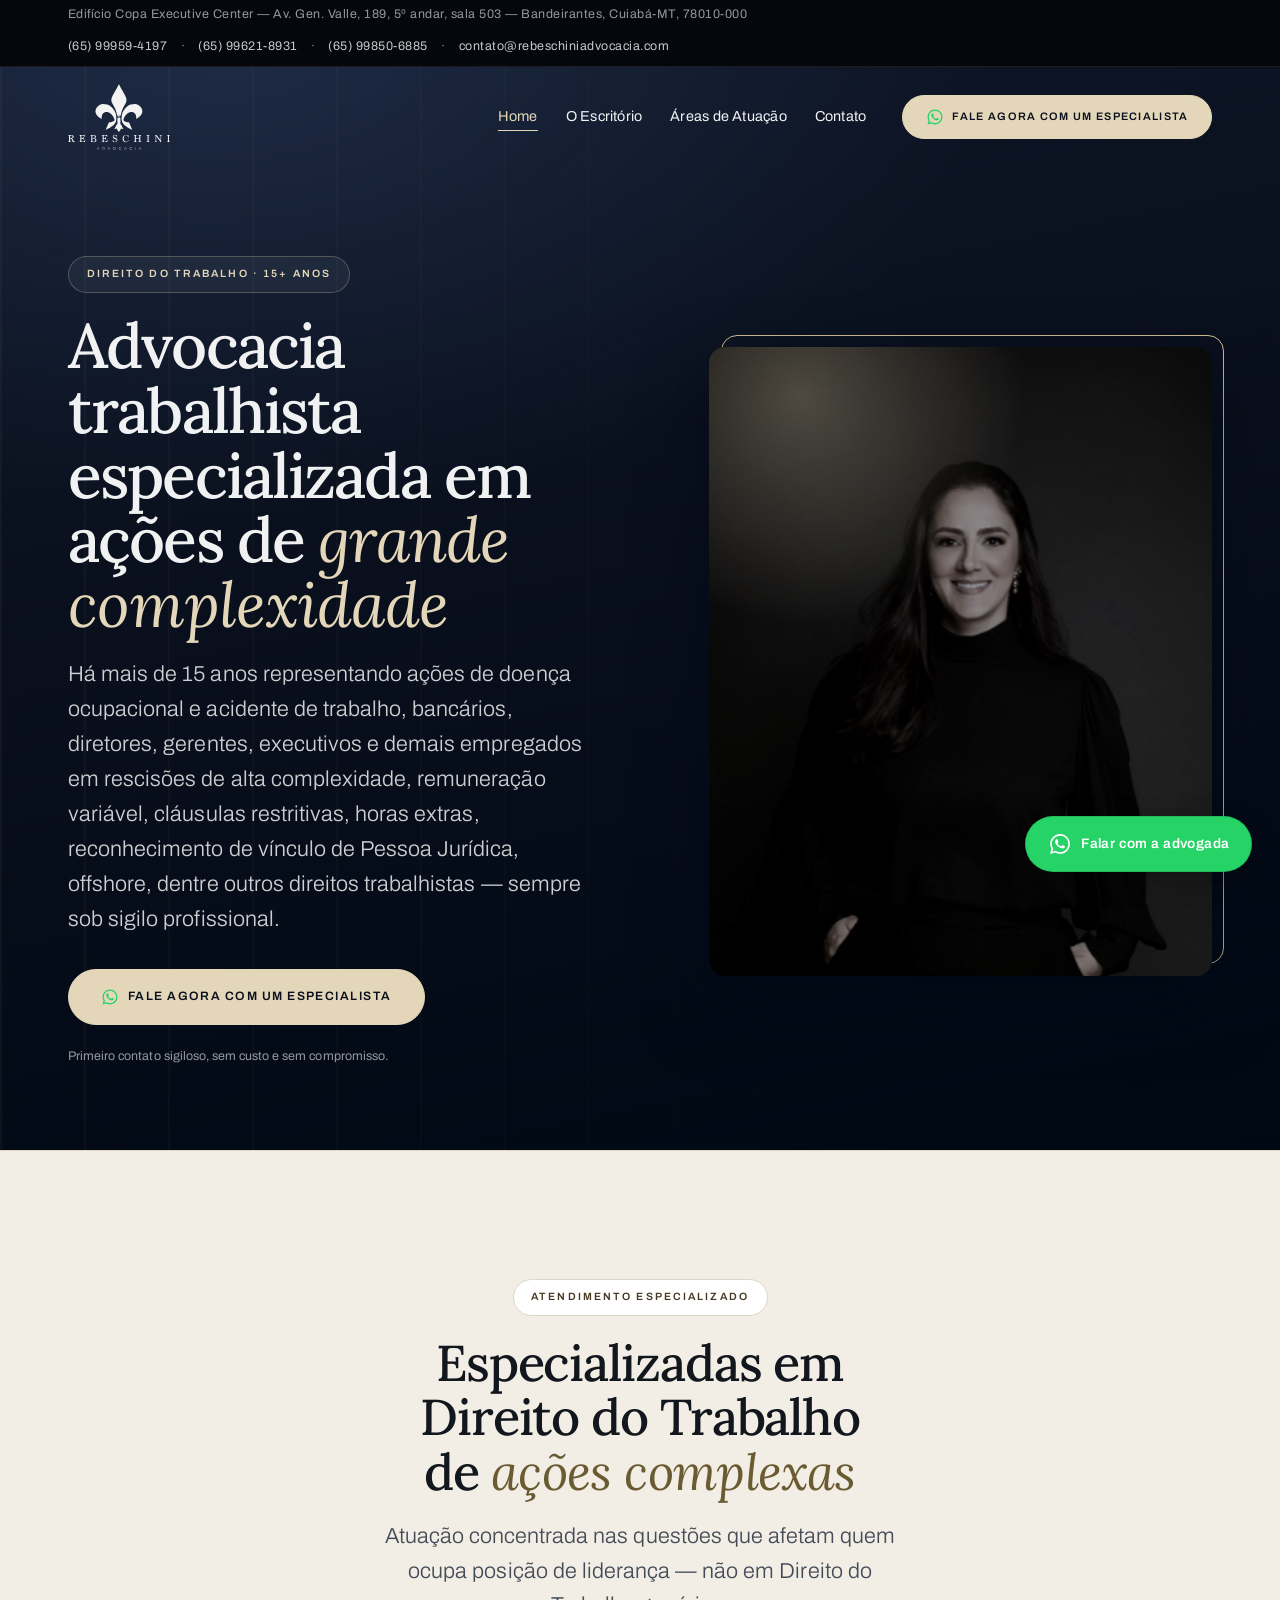
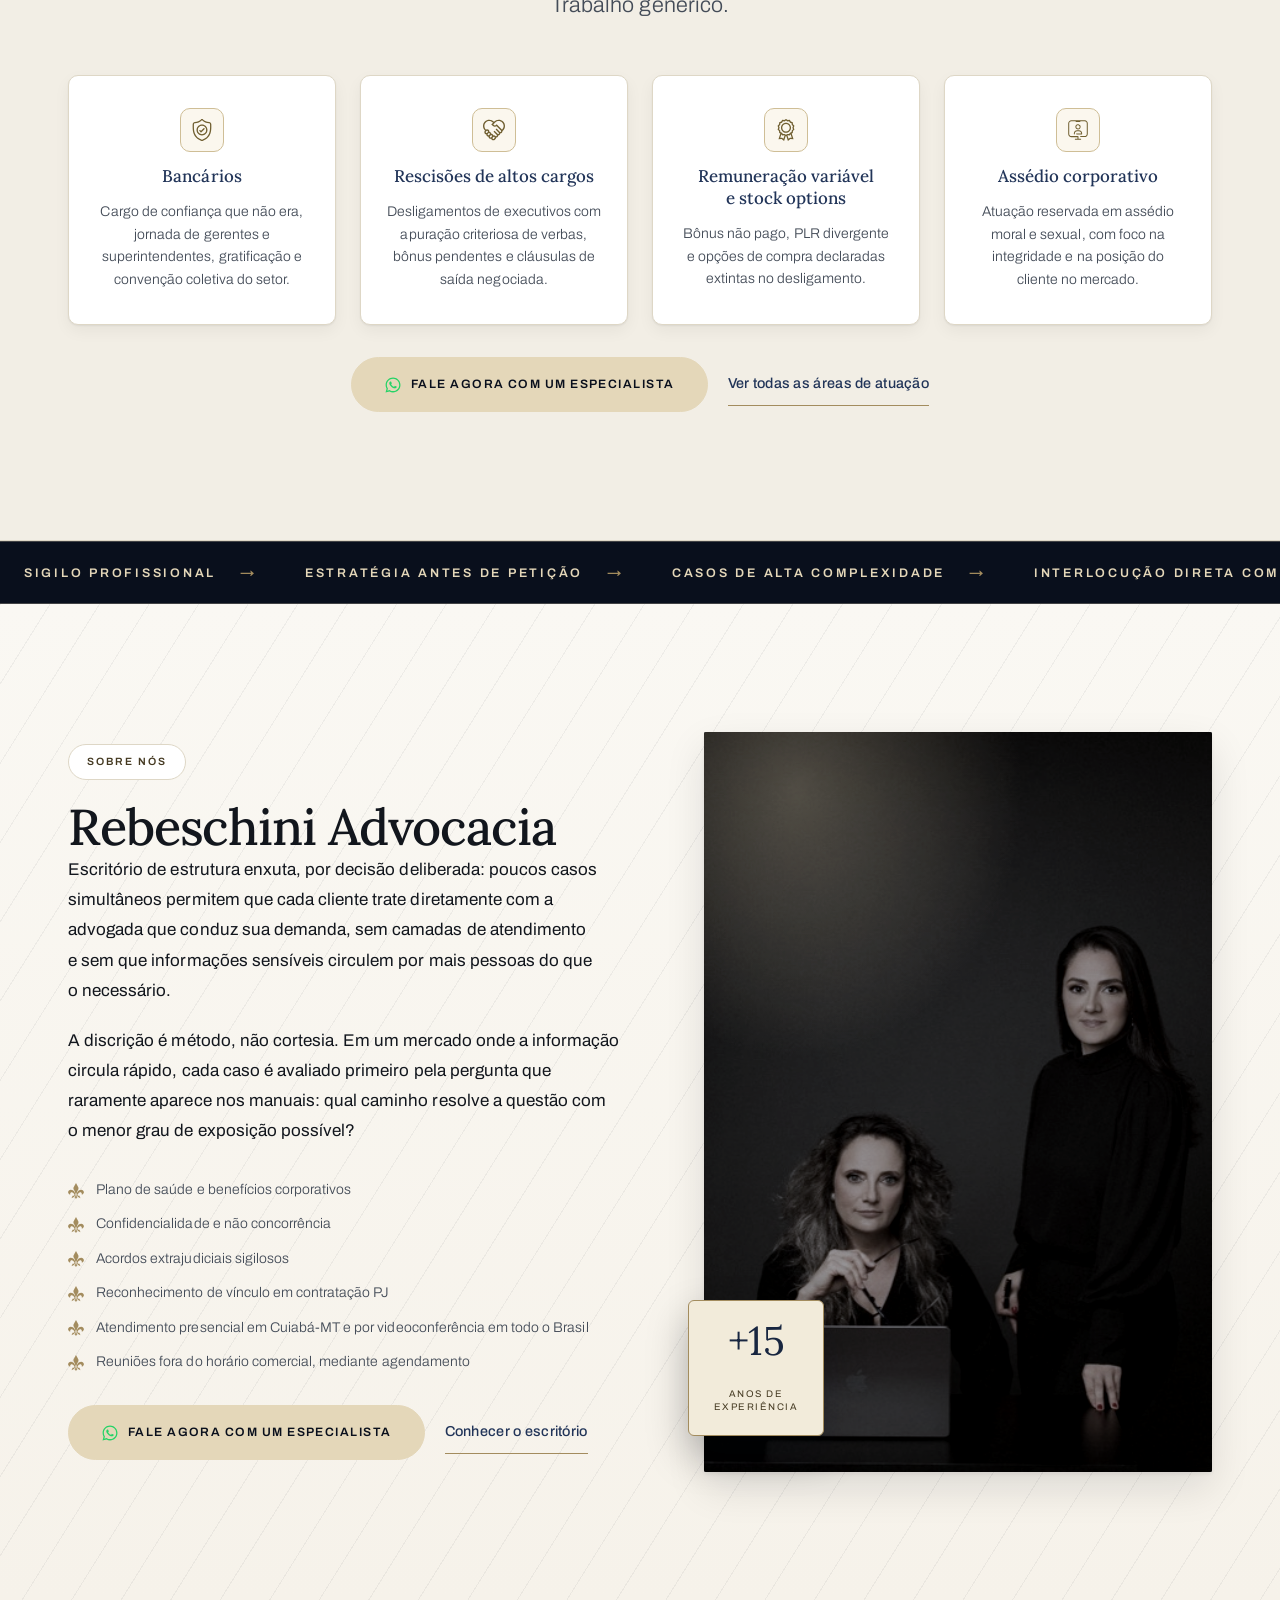
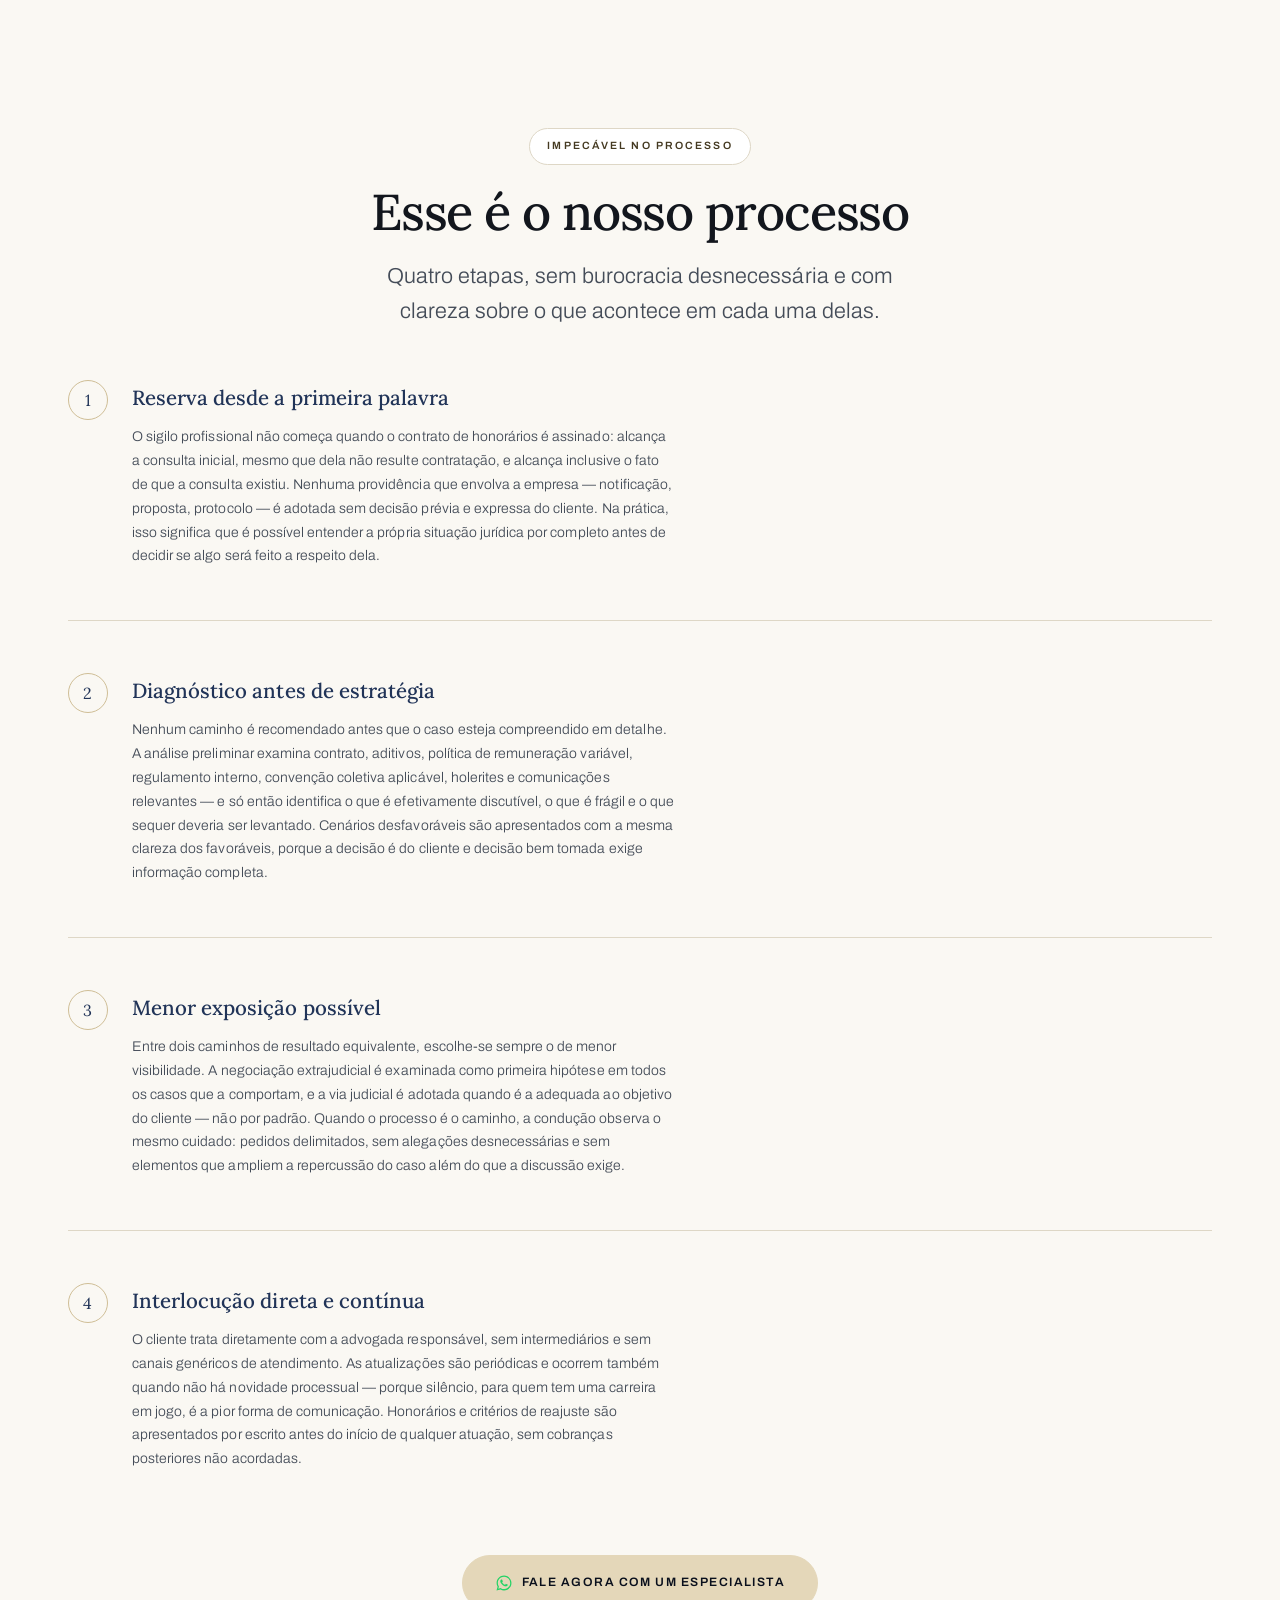
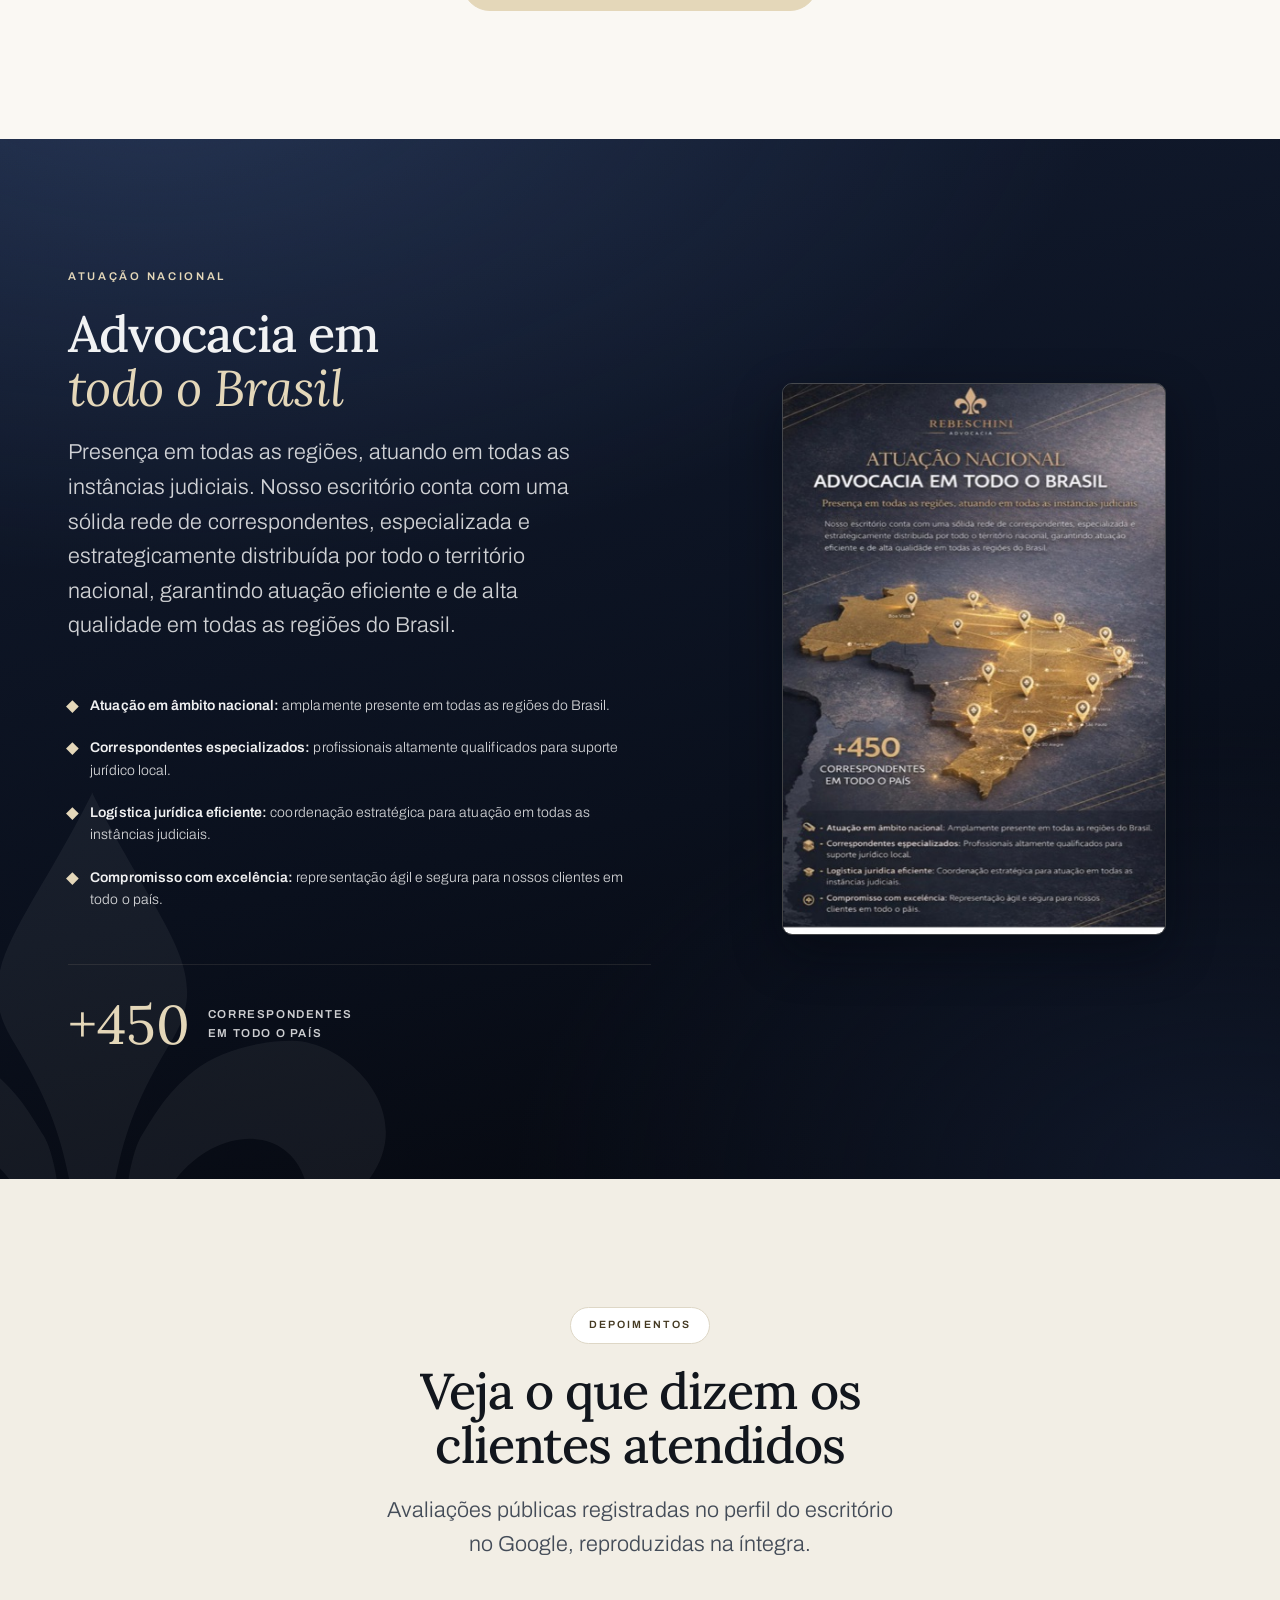
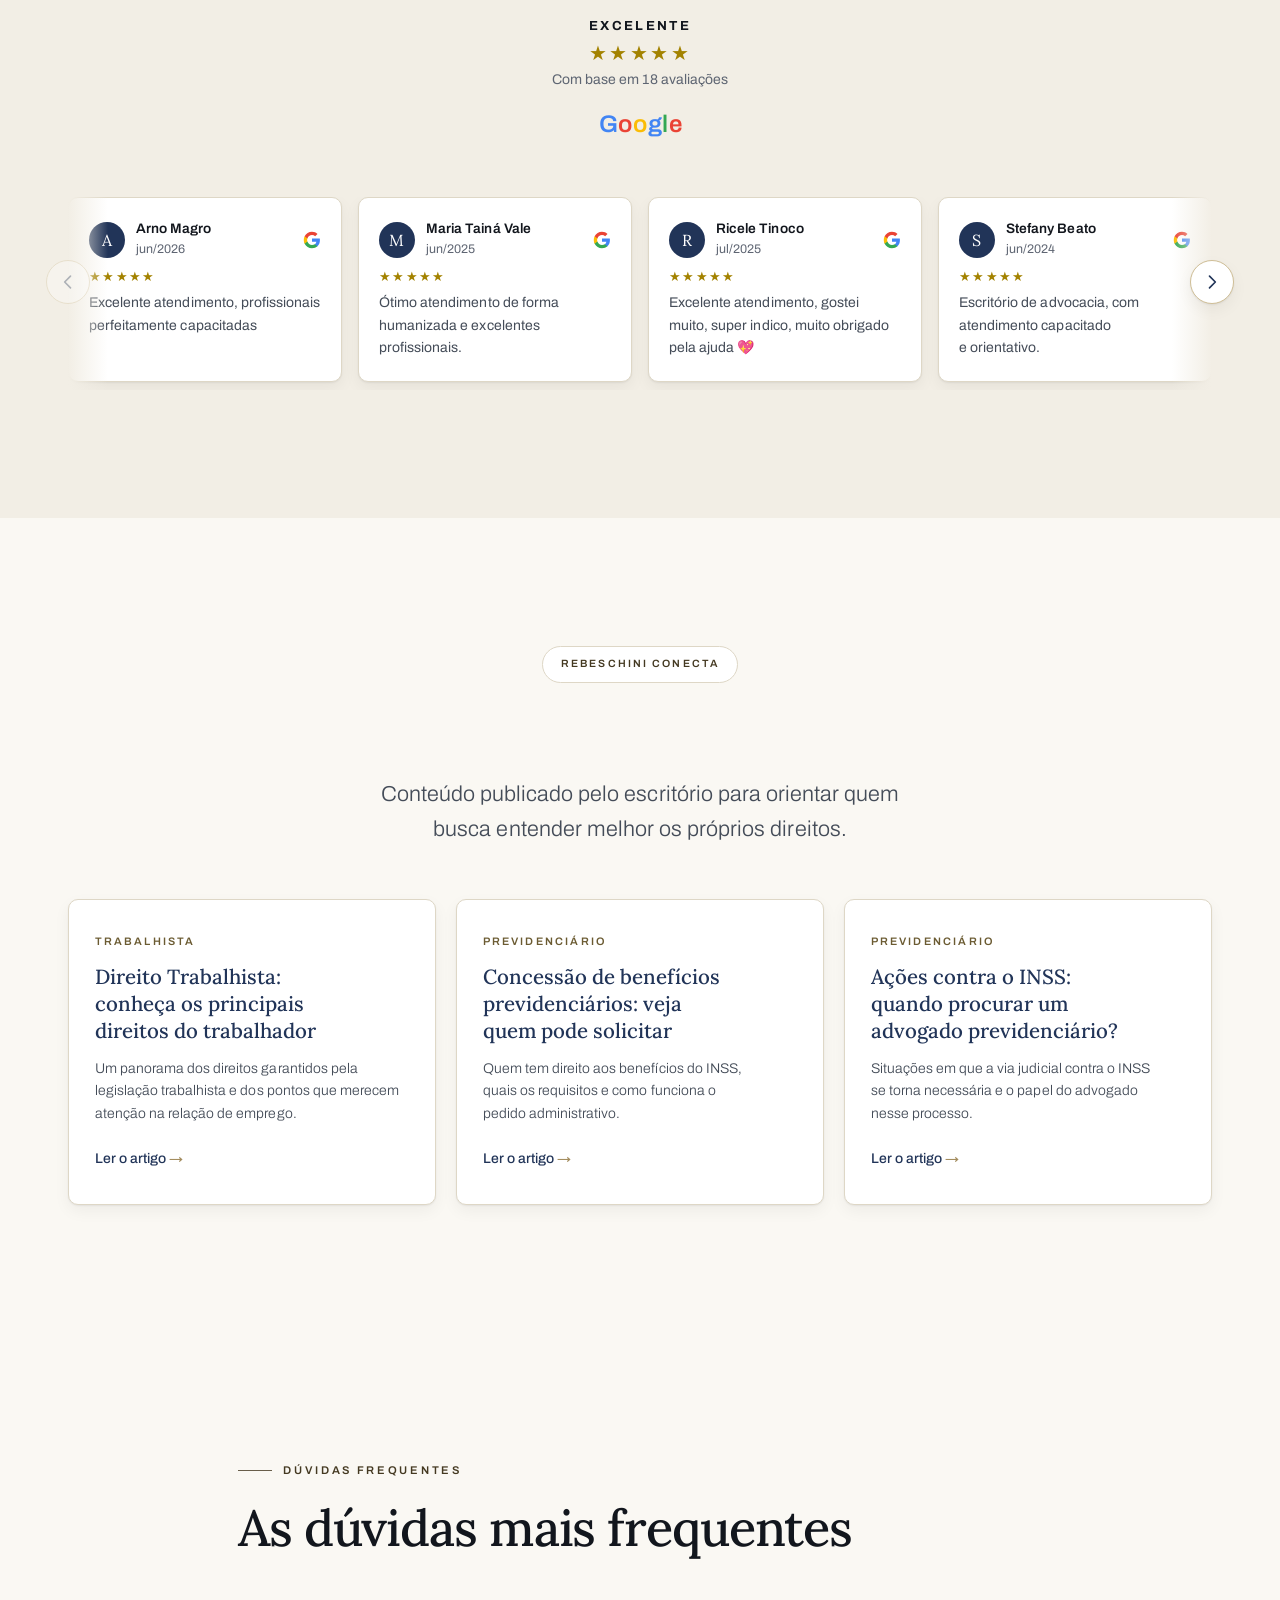
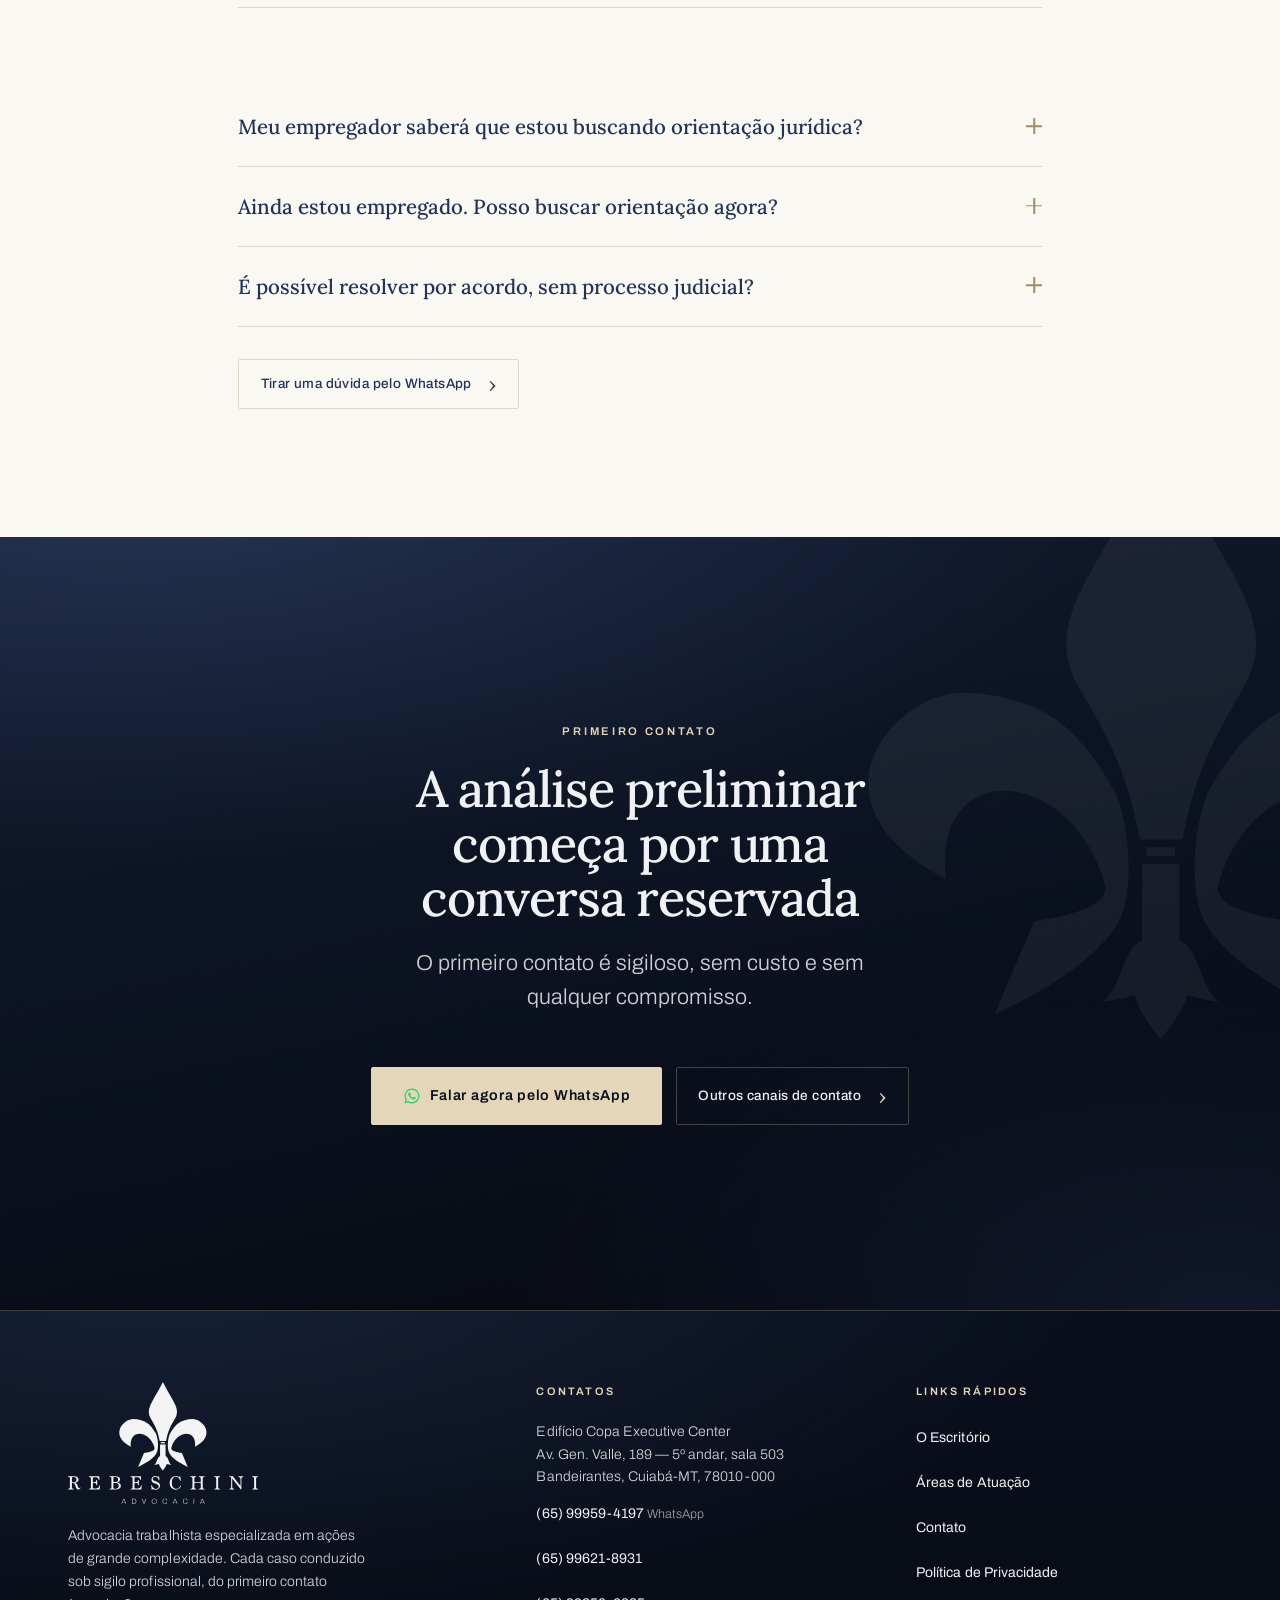
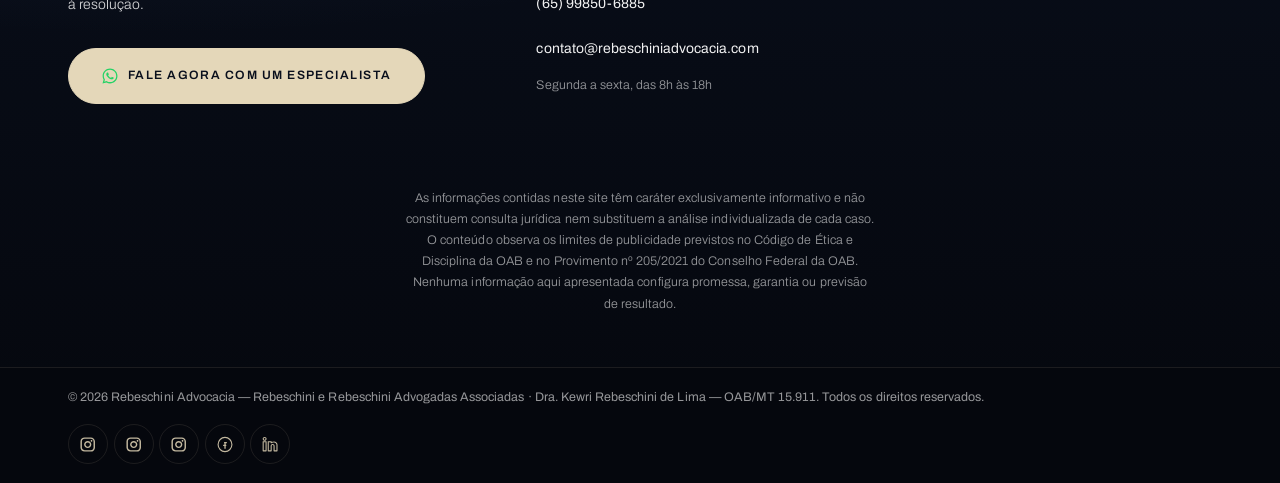
==== commit 7820a6de: "Ajustes do PDF da Dra. Kewri: azul #090F1C da logo, sócias, contatos e seções novas - Paleta navy de" ====
--- a/index.html
+++ b/index.html
@@ -3,25 +3,25 @@
 <head>
 <meta charset="utf-8">
 <meta name="viewport" content="width=device-width, initial-scale=1">
-<title>Advocacia Trabalhista para Executivos e Bancários</title>
-<meta name="description" content="Direito do Trabalho para bancários, diretores e executivos. Rescisões, bônus, stock options e cargo de confiança, com sigilo. 15+ anos de atuação.">
+<title>Advocacia Trabalhista Especializada em Ações de Grande Complexidade</title>
+<meta name="description" content="Há mais de 15 anos em ações de doença ocupacional, acidente de trabalho, bancários, executivos, horas extras, vínculo PJ e offshore — sempre sob sigilo profissional.">
 <meta name="robots" content="index, follow">
 <link rel="canonical" href="https://trabalhista.rebeschiniadvocacia.com/">
 
 <meta property="og:type" content="website">
 <meta property="og:locale" content="pt_BR">
 <meta property="og:site_name" content="Rebeschini Advocacia">
-<meta property="og:title" content="Rebeschini Advocacia — Direito do Trabalho para executivos e bancários">
-<meta property="og:description" content="Atuação em rescisões de alta complexidade, remuneração variável, assédio corporativo e cláusulas restritivas. Atendimento reservado em Cuiabá-MT e online em todo o Brasil.">
+<meta property="og:title" content="Rebeschini Advocacia — Advocacia trabalhista especializada em ações de grande complexidade">
+<meta property="og:description" content="Doença ocupacional, acidente de trabalho, bancários, executivos, rescisões de alta complexidade, horas extras, vínculo PJ e offshore. Atendimento reservado em Cuiabá-MT e em todo o Brasil.">
 <meta property="og:url" content="https://trabalhista.rebeschiniadvocacia.com/">
 <meta property="og:image" content="https://trabalhista.rebeschiniadvocacia.com/assets/photos/kewri-hero-1280.jpg">
 <meta property="og:image:alt" content="Rebeschini Advocacia — Direito do Trabalho para executivos e bancários">
 <meta name="twitter:card" content="summary_large_image">
-<meta name="twitter:title" content="Rebeschini Advocacia — Direito do Trabalho para executivos e bancários">
-<meta name="twitter:description" content="Atuação em rescisões de alta complexidade, remuneração variável, assédio corporativo e cláusulas restritivas. Atendimento reservado em Cuiabá-MT e online em todo o Brasil.">
+<meta name="twitter:title" content="Rebeschini Advocacia — Advocacia trabalhista especializada em ações de grande complexidade">
+<meta name="twitter:description" content="Doença ocupacional, acidente de trabalho, bancários, executivos, rescisões de alta complexidade, horas extras, vínculo PJ e offshore. Atendimento reservado em Cuiabá-MT e em todo o Brasil.">
 <meta name="twitter:image" content="https://trabalhista.rebeschiniadvocacia.com/assets/photos/kewri-hero-1280.jpg">
 
-<meta name="theme-color" content="#003388">
+<meta name="theme-color" content="#090F1C">
 <link rel="icon" href="assets/symbol-blue.svg" type="image/svg+xml">
 
 <link rel="preconnect" href="https://fonts.googleapis.com">
@@ -45,16 +45,17 @@
   "telephone": "+5565999594197",
   "contactPoint": [
     { "@type": "ContactPoint", "telephone": "+5565999594197", "contactType": "customer service", "areaServed": "BR", "availableLanguage": "Portuguese" },
-    { "@type": "ContactPoint", "telephone": "+556533585888", "contactType": "customer service", "areaServed": "BR", "availableLanguage": "Portuguese" }
+    { "@type": "ContactPoint", "telephone": "+5565996218931", "contactType": "customer service", "areaServed": "BR", "availableLanguage": "Portuguese" },
+    { "@type": "ContactPoint", "telephone": "+5565998506885", "contactType": "customer service", "areaServed": "BR", "availableLanguage": "Portuguese" }
   ],
   "email": "contato@rebeschiniadvocacia.com",
   "priceRange": "$$$",
   "address": {
     "@type": "PostalAddress",
-    "streetAddress": "Av. Gen. Valle, 189, Edifício Copa Executive Center, 5º andar, sala 503",
+    "streetAddress": "Av. Gen. Valle, 189, Edifício Copa Executive Center, 5º andar, sala 503, Bandeirantes",
     "addressLocality": "Cuiabá",
     "addressRegion": "MT",
-    "postalCode": "78045-030",
+    "postalCode": "78010-000",
     "addressCountry": "BR"
   },
   "openingHoursSpecification": {
@@ -66,11 +67,16 @@
     { "@type": "Country", "name": "Brasil" },
     { "@type": "City", "name": "Cuiabá" }
   ],
-  "founder": { "@type": "Person", "name": "Kewri Rebeschini", "jobTitle": "Advogada" },
+  "founder": [
+    { "@type": "Person", "name": "Kewri Rebeschini de Lima", "jobTitle": "Advogada" },
+    { "@type": "Person", "name": "Valquiria Ap. Rebeschini Lima", "jobTitle": "Advogada" }
+  ],
   "sameAs": [
+    "https://www.instagram.com/rebeschiniadvocacia/",
     "https://www.instagram.com/rebeschiniadvocaciabancarios/",
     "https://www.instagram.com/kewrirebeschini/",
-    "https://www.facebook.com/RebeschinieRebeschiniadvogadasassociadas"
+    "https://www.facebook.com/RebeschinieRebeschiniadvogadasassociadas",
+    "https://www.linkedin.com/in/kewri-rebeschini/"
   ]
 }
 </script>
@@ -122,11 +128,13 @@
 <!-- ============ TOPBAR + HEADER ============ -->
 <div class="topbar">
   <div class="wrap topbar-inner">
-    <p class="topbar-endereco">Av. Gen. Valle, 189 — sala 503 · Cuiabá-MT</p>
+    <p class="topbar-endereco">Edifício Copa Executive Center — Av. Gen. Valle, 189, 5º andar, sala 503 — Bandeirantes, Cuiabá-MT, 78010-000</p>
     <p class="topbar-contatos">
       <a href="tel:+5565999594197">(65) 99959-4197</a>
       <span class="topbar-sep" aria-hidden="true">·</span>
-      <a href="tel:+556533585888">(65) 3358-5888</a>
+      <a href="tel:+5565996218931">(65) 99621-8931</a>
+      <span class="topbar-sep" aria-hidden="true">·</span>
+      <a href="tel:+5565998506885">(65) 99850-6885</a>
       <span class="topbar-sep" aria-hidden="true">·</span>
       <a href="mailto:contato@rebeschiniadvocacia.com">contato@rebeschiniadvocacia.com</a>
     </p>
@@ -148,7 +156,7 @@
         <li><a href="contato.html">Contato</a></li>
       </ul>
       <div class="nav-acoes">
-        <a class="btn btn--gold btn--pill btn--sm nav-cta" href="https://wa.me/5565999594197?text=Ol%C3%A1.%20Gostaria%20de%20agendar%20uma%20an%C3%A1lise%20confidencial%20do%20meu%20caso%20trabalhista." target="_blank" rel="noopener noreferrer">Fale agora com um especialista</a>
+        <a class="btn btn--gold btn--pill btn--sm nav-cta" href="https://wa.me/5565999594197?text=Ol%C3%A1.%20Gostaria%20de%20agendar%20uma%20an%C3%A1lise%20confidencial%20do%20meu%20caso%20trabalhista." target="_blank" rel="noopener noreferrer"><svg class="icone-wa" viewBox="0 0 24 24" width="18" height="18" aria-hidden="true" focusable="false"><path fill="currentColor" d="M12.04 2C6.58 2 2.13 6.45 2.13 11.91c0 1.75.46 3.45 1.32 4.95L2 22l5.25-1.38a9.9 9.9 0 0 0 4.79 1.22h.01c5.46 0 9.91-4.45 9.91-9.91C21.96 6.45 17.5 2 12.04 2Zm0 18.15h-.01a8.2 8.2 0 0 1-4.19-1.15l-.3-.18-3.12.82.83-3.04-.2-.31a8.19 8.19 0 0 1-1.26-4.38c0-4.54 3.7-8.23 8.25-8.23a8.23 8.23 0 0 1 8.24 8.24c0 4.54-3.7 8.23-8.24 8.23Zm4.52-6.16c-.25-.12-1.47-.72-1.69-.8-.23-.09-.39-.13-.56.12-.16.25-.64.8-.78.97-.15.16-.29.18-.54.06-.25-.12-1.05-.39-1.99-1.23-.74-.66-1.24-1.47-1.38-1.72-.15-.25-.02-.38.11-.51.11-.11.25-.29.37-.44.13-.15.17-.25.25-.41.09-.16.04-.31-.02-.43-.06-.12-.56-1.34-.76-1.84-.2-.48-.4-.42-.56-.42h-.47c-.16 0-.43.06-.65.31-.22.25-.85.83-.85 2.03s.87 2.35.99 2.51c.12.16 1.71 2.61 4.14 3.66.58.25 1.03.4 1.38.51.58.19 1.11.16 1.53.1.47-.07 1.47-.6 1.68-1.18.21-.58.21-1.07.14-1.18-.06-.11-.22-.17-.47-.29Z"/></svg>Fale agora com um especialista</a>
         <p class="nav-apoio">Atendimento sob sigilo profissional</p>
       </div>
     </nav>
@@ -167,9 +175,9 @@
     <div class="wrap hero-esboco-grid">
       <div class="hero-esboco-texto">
         <p class="pill-label pill-label--escuro reveal">Direito do Trabalho · 15+ anos</p>
-        <h1 class="d1 reveal" id="hero-titulo">Assessoria jurídica trabalhista para <em>executivos e bancários</em></h1>
-        <p class="hero-esboco-lead reveal">Há mais de 15 anos representando bancários, diretores e executivos em rescisões de alta complexidade, remuneração variável e cláusulas restritivas — sempre sob sigilo profissional.</p>
-        <div class="reveal"><a class="btn btn--gold btn--pill" href="https://wa.me/5565999594197?text=Ol%C3%A1.%20Gostaria%20de%20agendar%20uma%20an%C3%A1lise%20confidencial%20do%20meu%20caso%20trabalhista." target="_blank" rel="noopener noreferrer">Fale agora com um especialista</a></div>
+        <h1 class="d1 reveal" id="hero-titulo">Advocacia trabalhista especializada em ações de <em>grande complexidade</em></h1>
+        <p class="hero-esboco-lead reveal">Há mais de 15 anos representando ações de doença ocupacional e acidente de trabalho, bancários, diretores, gerentes, executivos e demais empregados em rescisões de alta complexidade, remuneração variável, cláusulas restritivas, horas extras, reconhecimento de vínculo de Pessoa Jurídica, offshore, dentre outros direitos trabalhistas — sempre sob sigilo profissional.</p>
+        <div class="reveal"><a class="btn btn--gold btn--pill" href="https://wa.me/5565999594197?text=Ol%C3%A1.%20Gostaria%20de%20agendar%20uma%20an%C3%A1lise%20confidencial%20do%20meu%20caso%20trabalhista." target="_blank" rel="noopener noreferrer"><svg class="icone-wa" viewBox="0 0 24 24" width="18" height="18" aria-hidden="true" focusable="false"><path fill="currentColor" d="M12.04 2C6.58 2 2.13 6.45 2.13 11.91c0 1.75.46 3.45 1.32 4.95L2 22l5.25-1.38a9.9 9.9 0 0 0 4.79 1.22h.01c5.46 0 9.91-4.45 9.91-9.91C21.96 6.45 17.5 2 12.04 2Zm0 18.15h-.01a8.2 8.2 0 0 1-4.19-1.15l-.3-.18-3.12.82.83-3.04-.2-.31a8.19 8.19 0 0 1-1.26-4.38c0-4.54 3.7-8.23 8.25-8.23a8.23 8.23 0 0 1 8.24 8.24c0 4.54-3.7 8.23-8.24 8.23Zm4.52-6.16c-.25-.12-1.47-.72-1.69-.8-.23-.09-.39-.13-.56.12-.16.25-.64.8-.78.97-.15.16-.29.18-.54.06-.25-.12-1.05-.39-1.99-1.23-.74-.66-1.24-1.47-1.38-1.72-.15-.25-.02-.38.11-.51.11-.11.25-.29.37-.44.13-.15.17-.25.25-.41.09-.16.04-.31-.02-.43-.06-.12-.56-1.34-.76-1.84-.2-.48-.4-.42-.56-.42h-.47c-.16 0-.43.06-.65.31-.22.25-.85.83-.85 2.03s.87 2.35.99 2.51c.12.16 1.71 2.61 4.14 3.66.58.25 1.03.4 1.38.51.58.19 1.11.16 1.53.1.47-.07 1.47-.6 1.68-1.18.21-.58.21-1.07.14-1.18-.06-.11-.22-.17-.47-.29Z"/></svg>Fale agora com um especialista</a></div>
         <p class="hero-esboco-nota reveal">Primeiro contato sigiloso, sem custo e sem compromisso.</p>
       </div>
       <figure class="hero-card reveal">
@@ -188,8 +196,8 @@
     <div class="wrap">
       <header class="secao-centro">
         <p class="pill-label reveal">Atendimento especializado</p>
-        <h2 class="t1 reveal" id="creme-titulo">Especializado em Direito do Trabalho para a <em>alta gestão</em></h2>
-        <p class="linha-apoio reveal">Atuação concentrada nas questões que afetam quem ocupa posições de liderança — não em Direito do Trabalho genérico.</p>
+        <h2 class="t1 reveal" id="creme-titulo">Especializadas em Direito do Trabalho de <em>ações complexas</em></h2>
+        <p class="linha-apoio reveal">Atuação concentrada nas questões que afetam quem ocupa posição de liderança — não em Direito do Trabalho genérico.</p>
       </header>
       <ul class="cards-areas">
         <li class="card-area reveal">
@@ -214,8 +222,8 @@
         </li>
       </ul>
       <p class="secao-acoes secao-acoes--centro reveal">
-        <a class="btn btn--gold btn--pill" href="https://wa.me/5565999594197?text=Ol%C3%A1.%20Gostaria%20de%20agendar%20uma%20an%C3%A1lise%20confidencial%20do%20meu%20caso%20trabalhista." target="_blank" rel="noopener noreferrer">Fale agora com um especialista</a>
-        <a class="btn btn--texto" href="areas-de-atuacao.html">Ver todas as 8 áreas de atuação</a>
+        <a class="btn btn--gold btn--pill" href="https://wa.me/5565999594197?text=Ol%C3%A1.%20Gostaria%20de%20agendar%20uma%20an%C3%A1lise%20confidencial%20do%20meu%20caso%20trabalhista." target="_blank" rel="noopener noreferrer"><svg class="icone-wa" viewBox="0 0 24 24" width="18" height="18" aria-hidden="true" focusable="false"><path fill="currentColor" d="M12.04 2C6.58 2 2.13 6.45 2.13 11.91c0 1.75.46 3.45 1.32 4.95L2 22l5.25-1.38a9.9 9.9 0 0 0 4.79 1.22h.01c5.46 0 9.91-4.45 9.91-9.91C21.96 6.45 17.5 2 12.04 2Zm0 18.15h-.01a8.2 8.2 0 0 1-4.19-1.15l-.3-.18-3.12.82.83-3.04-.2-.31a8.19 8.19 0 0 1-1.26-4.38c0-4.54 3.7-8.23 8.25-8.23a8.23 8.23 0 0 1 8.24 8.24c0 4.54-3.7 8.23-8.24 8.23Zm4.52-6.16c-.25-.12-1.47-.72-1.69-.8-.23-.09-.39-.13-.56.12-.16.25-.64.8-.78.97-.15.16-.29.18-.54.06-.25-.12-1.05-.39-1.99-1.23-.74-.66-1.24-1.47-1.38-1.72-.15-.25-.02-.38.11-.51.11-.11.25-.29.37-.44.13-.15.17-.25.25-.41.09-.16.04-.31-.02-.43-.06-.12-.56-1.34-.76-1.84-.2-.48-.4-.42-.56-.42h-.47c-.16 0-.43.06-.65.31-.22.25-.85.83-.85 2.03s.87 2.35.99 2.51c.12.16 1.71 2.61 4.14 3.66.58.25 1.03.4 1.38.51.58.19 1.11.16 1.53.1.47-.07 1.47-.6 1.68-1.18.21-.58.21-1.07.14-1.18-.06-.11-.22-.17-.47-.29Z"/></svg>Fale agora com um especialista</a>
+        <a class="btn btn--texto" href="areas-de-atuacao.html">Ver todas as áreas de atuação</a>
       </p>
     </div>
   </section>
@@ -242,15 +250,15 @@
           <li>Reuniões fora do horário comercial, mediante agendamento</li>
         </ul>
         <p class="secao-acoes reveal">
-          <a class="btn btn--gold btn--pill" href="https://wa.me/5565999594197?text=Ol%C3%A1.%20Gostaria%20de%20agendar%20uma%20an%C3%A1lise%20confidencial%20do%20meu%20caso%20trabalhista." target="_blank" rel="noopener noreferrer">Fale agora com um especialista</a>
+          <a class="btn btn--gold btn--pill" href="https://wa.me/5565999594197?text=Ol%C3%A1.%20Gostaria%20de%20agendar%20uma%20an%C3%A1lise%20confidencial%20do%20meu%20caso%20trabalhista." target="_blank" rel="noopener noreferrer"><svg class="icone-wa" viewBox="0 0 24 24" width="18" height="18" aria-hidden="true" focusable="false"><path fill="currentColor" d="M12.04 2C6.58 2 2.13 6.45 2.13 11.91c0 1.75.46 3.45 1.32 4.95L2 22l5.25-1.38a9.9 9.9 0 0 0 4.79 1.22h.01c5.46 0 9.91-4.45 9.91-9.91C21.96 6.45 17.5 2 12.04 2Zm0 18.15h-.01a8.2 8.2 0 0 1-4.19-1.15l-.3-.18-3.12.82.83-3.04-.2-.31a8.19 8.19 0 0 1-1.26-4.38c0-4.54 3.7-8.23 8.25-8.23a8.23 8.23 0 0 1 8.24 8.24c0 4.54-3.7 8.23-8.24 8.23Zm4.52-6.16c-.25-.12-1.47-.72-1.69-.8-.23-.09-.39-.13-.56.12-.16.25-.64.8-.78.97-.15.16-.29.18-.54.06-.25-.12-1.05-.39-1.99-1.23-.74-.66-1.24-1.47-1.38-1.72-.15-.25-.02-.38.11-.51.11-.11.25-.29.37-.44.13-.15.17-.25.25-.41.09-.16.04-.31-.02-.43-.06-.12-.56-1.34-.76-1.84-.2-.48-.4-.42-.56-.42h-.47c-.16 0-.43.06-.65.31-.22.25-.85.83-.85 2.03s.87 2.35.99 2.51c.12.16 1.71 2.61 4.14 3.66.58.25 1.03.4 1.38.51.58.19 1.11.16 1.53.1.47-.07 1.47-.6 1.68-1.18.21-.58.21-1.07.14-1.18-.06-.11-.22-.17-.47-.29Z"/></svg>Fale agora com um especialista</a>
           <a class="btn btn--texto" href="o-escritorio.html">Conhecer o escritório</a>
         </p>
       </div>
       <figure class="foto-badge reveal">
-        <div class="foto foto--moldura"><img src="assets/photos/kewri-04-1200.jpg"
-           srcset="assets/photos/kewri-04-600.jpg 600w, assets/photos/kewri-04-1200.jpg 1200w"
+        <div class="foto foto--moldura"><img src="assets/photos/equipe-01-900.jpg"
+           srcset="assets/photos/equipe-01-600.jpg 600w, assets/photos/equipe-01-900.jpg 900w"
            sizes="(min-width: 900px) 44vw, 90vw"
-           alt="Dra. Kewri Rebeschini durante a análise técnica de um caso" width="800" height="1200" loading="lazy" decoding="async"></div>
+           alt="Dra. Kewri Rebeschini e Dra. Valquiria Rebeschini, sócias do escritório, durante análise de um caso" width="901" height="1312" loading="lazy" decoding="async"></div>
         <p class="badge-anos">
           <span class="badge-anos-num">+15</span>
           <span class="badge-anos-txt">anos de<br>experiência</span>
@@ -297,7 +305,35 @@
           </div>
         </li>
       </ol>
-      <p class="secao-acoes secao-acoes--centro reveal"><a class="btn btn--gold btn--pill" href="https://wa.me/5565999594197?text=Ol%C3%A1.%20Gostaria%20de%20agendar%20uma%20an%C3%A1lise%20confidencial%20do%20meu%20caso%20trabalhista." target="_blank" rel="noopener noreferrer">Fale agora com um especialista</a></p>
+      <p class="secao-acoes secao-acoes--centro reveal"><a class="btn btn--gold btn--pill" href="https://wa.me/5565999594197?text=Ol%C3%A1.%20Gostaria%20de%20agendar%20uma%20an%C3%A1lise%20confidencial%20do%20meu%20caso%20trabalhista." target="_blank" rel="noopener noreferrer"><svg class="icone-wa" viewBox="0 0 24 24" width="18" height="18" aria-hidden="true" focusable="false"><path fill="currentColor" d="M12.04 2C6.58 2 2.13 6.45 2.13 11.91c0 1.75.46 3.45 1.32 4.95L2 22l5.25-1.38a9.9 9.9 0 0 0 4.79 1.22h.01c5.46 0 9.91-4.45 9.91-9.91C21.96 6.45 17.5 2 12.04 2Zm0 18.15h-.01a8.2 8.2 0 0 1-4.19-1.15l-.3-.18-3.12.82.83-3.04-.2-.31a8.19 8.19 0 0 1-1.26-4.38c0-4.54 3.7-8.23 8.25-8.23a8.23 8.23 0 0 1 8.24 8.24c0 4.54-3.7 8.23-8.24 8.23Zm4.52-6.16c-.25-.12-1.47-.72-1.69-.8-.23-.09-.39-.13-.56.12-.16.25-.64.8-.78.97-.15.16-.29.18-.54.06-.25-.12-1.05-.39-1.99-1.23-.74-.66-1.24-1.47-1.38-1.72-.15-.25-.02-.38.11-.51.11-.11.25-.29.37-.44.13-.15.17-.25.25-.41.09-.16.04-.31-.02-.43-.06-.12-.56-1.34-.76-1.84-.2-.48-.4-.42-.56-.42h-.47c-.16 0-.43.06-.65.31-.22.25-.85.83-.85 2.03s.87 2.35.99 2.51c.12.16 1.71 2.61 4.14 3.66.58.25 1.03.4 1.38.51.58.19 1.11.16 1.53.1.47-.07 1.47-.6 1.68-1.18.21-.58.21-1.07.14-1.18-.06-.11-.22-.17-.47-.29Z"/></svg>Fale agora com um especialista</a></p>
+    </div>
+  </section>
+
+  <!-- ============ §6.5 ATUAÇÃO NACIONAL ============ -->
+  <section class="section atuacao-nacional superficie-navy grain" id="atuacao-nacional" aria-labelledby="atuacao-titulo">
+    <span class="watermark watermark--esq" aria-hidden="true"></span>
+    <div class="wrap atuacao-grid">
+      <div class="atuacao-texto">
+        <p class="eyebrow eyebrow--light reveal">Atuação Nacional</p>
+        <h2 class="t1 reveal" id="atuacao-titulo">Advocacia em <em>todo o Brasil</em></h2>
+        <p class="linha-apoio reveal">Presença em todas as regiões, atuando em todas as instâncias judiciais. Nosso escritório conta com uma sólida rede de correspondentes, especializada e estrategicamente distribuída por todo o território nacional, garantindo atuação eficiente e de alta qualidade em todas as regiões do Brasil.</p>
+        <ul class="atuacao-lista">
+          <li class="reveal"><span><strong>Atuação em âmbito nacional:</strong> amplamente presente em todas as regiões do Brasil.</span></li>
+          <li class="reveal"><span><strong>Correspondentes especializados:</strong> profissionais altamente qualificados para suporte jurídico local.</span></li>
+          <li class="reveal"><span><strong>Logística jurídica eficiente:</strong> coordenação estratégica para atuação em todas as instâncias judiciais.</span></li>
+          <li class="reveal"><span><strong>Compromisso com excelência:</strong> representação ágil e segura para nossos clientes em todo o país.</span></li>
+        </ul>
+        <p class="atuacao-num reveal">
+          <span class="atuacao-num-valor">+450</span>
+          <span class="atuacao-num-rotulo">correspondentes em todo o país</span>
+        </p>
+      </div>
+      <figure class="atuacao-art reveal">
+        <img src="assets/photos/atuacao-nacional-900.jpg"
+           srcset="assets/photos/atuacao-nacional-600.jpg 600w, assets/photos/atuacao-nacional-900.jpg 900w"
+           sizes="(min-width: 900px) 24rem, 86vw"
+           alt="Mapa do Brasil com a rede de mais de 450 correspondentes da Rebeschini Advocacia em todo o país" width="891" height="1280" loading="lazy" decoding="async">
+      </figure>
     </div>
   </section>
 
@@ -423,6 +459,37 @@
         <svg viewBox="0 0 24 24" width="20" height="20" aria-hidden="true" focusable="false"><path fill="none" stroke="currentColor" stroke-width="2" stroke-linecap="round" stroke-linejoin="round" d="M9 5l7 7-7 7"/></svg>
       </button>
       </div>
+    </div>
+  </section>
+
+  <!-- ============ §7.5 BLOG — Rebeschini Conecta ============ -->
+  <section class="section blog" id="blog" aria-labelledby="blog-titulo">
+    <div class="wrap">
+      <header class="secao-centro">
+        <p class="pill-label reveal">Rebeschini Conecta</p>
+        <h2 class="t1 reveal" id="blog-titulo">Blog</h2>
+        <p class="linha-apoio reveal">Conteúdo publicado pelo escritório para orientar quem busca entender melhor os próprios direitos.</p>
+      </header>
+      <ul class="blog-cards">
+        <li class="blog-card reveal">
+          <p class="blog-card-tag">Trabalhista</p>
+          <h3 class="blog-card-titulo"><a href="https://www.rebeschiniadvocacia.com/direito-trabalhista-conheca-os-principais-direitos-do-trabalhador/" target="_blank" rel="noopener noreferrer">Direito Trabalhista: conheça os principais direitos do trabalhador</a></h3>
+          <p class="blog-card-desc">Um panorama dos direitos garantidos pela legislação trabalhista e dos pontos que merecem atenção na relação de emprego.</p>
+          <a class="blog-card-link" href="https://www.rebeschiniadvocacia.com/direito-trabalhista-conheca-os-principais-direitos-do-trabalhador/" target="_blank" rel="noopener noreferrer">Ler o artigo</a>
+        </li>
+        <li class="blog-card reveal">
+          <p class="blog-card-tag">Previdenciário</p>
+          <h3 class="blog-card-titulo"><a href="https://www.rebeschiniadvocacia.com/concessao-de-beneficios-previdenciarios-veja-quem-pode-solicitar/" target="_blank" rel="noopener noreferrer">Concessão de benefícios previdenciários: veja quem pode solicitar</a></h3>
+          <p class="blog-card-desc">Quem tem direito aos benefícios do INSS, quais os requisitos e como funciona o pedido administrativo.</p>
+          <a class="blog-card-link" href="https://www.rebeschiniadvocacia.com/concessao-de-beneficios-previdenciarios-veja-quem-pode-solicitar/" target="_blank" rel="noopener noreferrer">Ler o artigo</a>
+        </li>
+        <li class="blog-card reveal">
+          <p class="blog-card-tag">Previdenciário</p>
+          <h3 class="blog-card-titulo"><a href="https://www.rebeschiniadvocacia.com/acoes-contra-o-inss-quando-procurar-um-advogado-previdenciario/" target="_blank" rel="noopener noreferrer">Ações contra o INSS: quando procurar um advogado previdenciário?</a></h3>
+          <p class="blog-card-desc">Situações em que a via judicial contra o INSS se torna necessária e o papel do advogado nesse processo.</p>
+          <a class="blog-card-link" href="https://www.rebeschiniadvocacia.com/acoes-contra-o-inss-quando-procurar-um-advogado-previdenciario/" target="_blank" rel="noopener noreferrer">Ler o artigo</a>
+        </li>
+      </ul>
     </div>
   </section>
 
@@ -490,7 +557,7 @@
       <p class="linha-apoio reveal">O primeiro contato é sigiloso, sem custo e sem qualquer compromisso.</p>
       <div class="cta-final-acoes reveal">
         <a class="btn btn--gold" href="https://wa.me/5565999594197?text=Ol%C3%A1.%20Gostaria%20de%20agendar%20uma%20an%C3%A1lise%20confidencial%20do%20meu%20caso%20trabalhista." target="_blank" rel="noopener noreferrer">
-          <svg viewBox="0 0 24 24" width="18" height="18" aria-hidden="true" focusable="false"><path fill="currentColor" d="M12.04 2C6.58 2 2.13 6.45 2.13 11.91c0 1.75.46 3.45 1.32 4.95L2 22l5.25-1.38a9.9 9.9 0 0 0 4.79 1.22h.01c5.46 0 9.91-4.45 9.91-9.91C21.96 6.45 17.5 2 12.04 2Zm0 18.15h-.01a8.2 8.2 0 0 1-4.19-1.15l-.3-.18-3.12.82.83-3.04-.2-.31a8.19 8.19 0 0 1-1.26-4.38c0-4.54 3.7-8.23 8.25-8.23a8.23 8.23 0 0 1 8.24 8.24c0 4.54-3.7 8.23-8.24 8.23Zm4.52-6.16c-.25-.12-1.47-.72-1.69-.8-.23-.09-.39-.13-.56.12-.16.25-.64.8-.78.97-.15.16-.29.18-.54.06-.25-.12-1.05-.39-1.99-1.23-.74-.66-1.24-1.47-1.38-1.72-.15-.25-.02-.38.11-.51.11-.11.25-.29.37-.44.13-.15.17-.25.25-.41.09-.16.04-.31-.02-.43-.06-.12-.56-1.34-.76-1.84-.2-.48-.4-.42-.56-.42h-.47c-.16 0-.43.06-.65.31-.22.25-.85.83-.85 2.03s.87 2.35.99 2.51c.12.16 1.71 2.61 4.14 3.66.58.25 1.03.4 1.38.51.58.19 1.11.16 1.53.1.47-.07 1.47-.6 1.68-1.18.21-.58.21-1.07.14-1.18-.06-.11-.22-.17-.47-.29Z"/></svg>Falar agora pelo WhatsApp</a>
+          <svg class="icone-wa" viewBox="0 0 24 24" width="18" height="18" aria-hidden="true" focusable="false"><path fill="currentColor" d="M12.04 2C6.58 2 2.13 6.45 2.13 11.91c0 1.75.46 3.45 1.32 4.95L2 22l5.25-1.38a9.9 9.9 0 0 0 4.79 1.22h.01c5.46 0 9.91-4.45 9.91-9.91C21.96 6.45 17.5 2 12.04 2Zm0 18.15h-.01a8.2 8.2 0 0 1-4.19-1.15l-.3-.18-3.12.82.83-3.04-.2-.31a8.19 8.19 0 0 1-1.26-4.38c0-4.54 3.7-8.23 8.25-8.23a8.23 8.23 0 0 1 8.24 8.24c0 4.54-3.7 8.23-8.24 8.23Zm4.52-6.16c-.25-.12-1.47-.72-1.69-.8-.23-.09-.39-.13-.56.12-.16.25-.64.8-.78.97-.15.16-.29.18-.54.06-.25-.12-1.05-.39-1.99-1.23-.74-.66-1.24-1.47-1.38-1.72-.15-.25-.02-.38.11-.51.11-.11.25-.29.37-.44.13-.15.17-.25.25-.41.09-.16.04-.31-.02-.43-.06-.12-.56-1.34-.76-1.84-.2-.48-.4-.42-.56-.42h-.47c-.16 0-.43.06-.65.31-.22.25-.85.83-.85 2.03s.87 2.35.99 2.51c.12.16 1.71 2.61 4.14 3.66.58.25 1.03.4 1.38.51.58.19 1.11.16 1.53.1.47-.07 1.47-.6 1.68-1.18.21-.58.21-1.07.14-1.18-.06-.11-.22-.17-.47-.29Z"/></svg>Falar agora pelo WhatsApp</a>
         <a class="btn btn--outline" href="contato.html">Outros canais de contato</a>
       </div>
     </div>
@@ -504,17 +571,18 @@
 
   <div class="wrap footer-grid">
     <div class="footer-col footer-col--marca">
-      <img class="footer-logo" src="assets/logo-blue.svg" alt="Rebeschini Advocacia" width="200" height="128" loading="lazy">
-      <p class="footer-tagline">Assessoria jurídica trabalhista para bancários, diretores e executivos. Cada caso conduzido sob sigilo profissional, do primeiro contato à resolução.</p>
-      <a class="btn btn--gold btn--pill" href="https://wa.me/5565999594197?text=Ol%C3%A1.%20Gostaria%20de%20agendar%20uma%20an%C3%A1lise%20confidencial%20do%20meu%20caso%20trabalhista." target="_blank" rel="noopener noreferrer">Fale agora com um especialista</a>
+      <img class="footer-logo" src="assets/logo-white.svg" alt="Rebeschini Advocacia" width="200" height="128" loading="lazy">
+      <p class="footer-tagline">Advocacia trabalhista especializada em ações de grande complexidade. Cada caso conduzido sob sigilo profissional, do primeiro contato à resolução.</p>
+      <a class="btn btn--gold btn--pill" href="https://wa.me/5565999594197?text=Ol%C3%A1.%20Gostaria%20de%20agendar%20uma%20an%C3%A1lise%20confidencial%20do%20meu%20caso%20trabalhista." target="_blank" rel="noopener noreferrer"><svg class="icone-wa" viewBox="0 0 24 24" width="18" height="18" aria-hidden="true" focusable="false"><path fill="currentColor" d="M12.04 2C6.58 2 2.13 6.45 2.13 11.91c0 1.75.46 3.45 1.32 4.95L2 22l5.25-1.38a9.9 9.9 0 0 0 4.79 1.22h.01c5.46 0 9.91-4.45 9.91-9.91C21.96 6.45 17.5 2 12.04 2Zm0 18.15h-.01a8.2 8.2 0 0 1-4.19-1.15l-.3-.18-3.12.82.83-3.04-.2-.31a8.19 8.19 0 0 1-1.26-4.38c0-4.54 3.7-8.23 8.25-8.23a8.23 8.23 0 0 1 8.24 8.24c0 4.54-3.7 8.23-8.24 8.23Zm4.52-6.16c-.25-.12-1.47-.72-1.69-.8-.23-.09-.39-.13-.56.12-.16.25-.64.8-.78.97-.15.16-.29.18-.54.06-.25-.12-1.05-.39-1.99-1.23-.74-.66-1.24-1.47-1.38-1.72-.15-.25-.02-.38.11-.51.11-.11.25-.29.37-.44.13-.15.17-.25.25-.41.09-.16.04-.31-.02-.43-.06-.12-.56-1.34-.76-1.84-.2-.48-.4-.42-.56-.42h-.47c-.16 0-.43.06-.65.31-.22.25-.85.83-.85 2.03s.87 2.35.99 2.51c.12.16 1.71 2.61 4.14 3.66.58.25 1.03.4 1.38.51.58.19 1.11.16 1.53.1.47-.07 1.47-.6 1.68-1.18.21-.58.21-1.07.14-1.18-.06-.11-.22-.17-.47-.29Z"/></svg>Fale agora com um especialista</a>
     </div>
 
     <div class="footer-col">
       <h3 class="footer-h">Contatos</h3>
       <ul class="footer-contatos">
-        <li>Edifício Copa Executive Center<br>Av. Gen. Valle, 189 — 5º andar, sala 503<br>Cuiabá-MT</li>
+        <li>Edifício Copa Executive Center<br>Av. Gen. Valle, 189 — 5º andar, sala 503<br>Bandeirantes, Cuiabá-MT, 78010-000</li>
         <li><a href="tel:+5565999594197">(65) 99959-4197</a> <span class="footer-nota">WhatsApp</span></li>
-        <li><a href="tel:+556533585888">(65) 3358-5888</a></li>
+        <li><a href="tel:+5565996218931">(65) 99621-8931</a></li>
+        <li><a href="tel:+5565998506885">(65) 99850-6885</a></li>
         <li><a href="mailto:contato@rebeschiniadvocacia.com">contato@rebeschiniadvocacia.com</a></li>
         <li class="footer-nota">Segunda a sexta, das 8h às 18h</li>
       </ul>
@@ -537,8 +605,13 @@
 
   <div class="footer-barra">
     <div class="wrap footer-barra-inner">
-      <p class="copyright">© <span data-ano>2026</span> Rebeschini Advocacia — Rebeschini e Rebeschini Advogadas Associadas · OAB/MT nº 000000. Todos os direitos reservados.</p>
+      <p class="copyright">© <span data-ano>2026</span> Rebeschini Advocacia — Rebeschini e Rebeschini Advogadas Associadas · Dra. Kewri Rebeschini de Lima — OAB/MT 15.911. Todos os direitos reservados.</p>
       <ul class="footer-social" aria-label="Redes sociais">
+        <li>
+          <a href="https://www.instagram.com/rebeschiniadvocacia/" target="_blank" rel="noopener noreferrer" aria-label="Instagram do escritório">
+            <img src="assets/icons/instagram.svg" alt="" aria-hidden="true" width="18" height="18" loading="lazy">
+          </a>
+        </li>
         <li>
           <a href="https://www.instagram.com/rebeschiniadvocaciabancarios/" target="_blank" rel="noopener noreferrer" aria-label="Instagram do escritório, foco na categoria bancária">
             <img src="assets/icons/instagram.svg" alt="" aria-hidden="true" width="18" height="18" loading="lazy">
@@ -552,6 +625,11 @@
         <li>
           <a href="https://www.facebook.com/RebeschinieRebeschiniadvogadasassociadas" target="_blank" rel="noopener noreferrer" aria-label="Facebook do escritório">
             <img src="assets/icons/facebook.svg" alt="" aria-hidden="true" width="18" height="18" loading="lazy">
+          </a>
+        </li>
+        <li>
+          <a href="https://www.linkedin.com/in/kewri-rebeschini/" target="_blank" rel="noopener noreferrer" aria-label="LinkedIn da Dra. Kewri Rebeschini">
+            <img src="assets/icons/linkedin.svg" alt="" aria-hidden="true" width="18" height="18" loading="lazy">
           </a>
         </li>
       </ul>
--- a/css/styles.css
+++ b/css/styles.css
@@ -5,15 +5,15 @@
 
 /* ---------- §2.1 Cor ---------- */
 :root{
-  --navy-950: #000B1F;
-  --navy-900: #001233;
-  --navy-850: #001B4D;
-  --navy-800: #001C4A;
-  --navy-700: #002462;
-  --navy-600: #003388;
-  --navy-500: #0A46A8;
-  --navy-400: #2C63C4;
-  --navy-050: #EEF2F9;
+  --navy-950: #05070D;
+  --navy-900: #090F1C;
+  --navy-850: #0F1728;
+  --navy-800: #111A2E;
+  --navy-700: #182640;
+  --navy-600: #213458;
+  --navy-500: #2F4876;
+  --navy-400: #4C699E;
+  --navy-050: #EEF1F6;
 
   --gold-100: #FBF7EE;
   --gold-200: #F2EBDA;
@@ -44,10 +44,10 @@
   --hair-light: rgba(255,255,255,.10);
 
   /* ---------- §2.3 Sombra e raio ---------- */
-  --sh-1: 0 1px 2px rgba(0,18,51,.06), 0 6px 16px rgba(0,18,51,.05);
-  --sh-2: 0 2px 4px rgba(0,18,51,.07), 0 16px 40px rgba(0,18,51,.11);
-  --sh-3: 0 4px 8px rgba(0,18,51,.08), 0 32px 72px rgba(0,18,51,.16);
-  --sh-navy: 0 24px 60px rgba(0,11,31,.45);
+  --sh-1: 0 1px 2px rgba(9,15,28,.06), 0 6px 16px rgba(9,15,28,.05);
+  --sh-2: 0 2px 4px rgba(9,15,28,.07), 0 16px 40px rgba(9,15,28,.11);
+  --sh-3: 0 4px 8px rgba(9,15,28,.08), 0 32px 72px rgba(9,15,28,.16);
+  --sh-navy: 0 24px 60px rgba(5,7,13,.45);
   --r: 2px;
   --r-pill: 999px;
 
@@ -55,7 +55,7 @@
   --wrap: 1240px;
   --wrap-texto: 68ch;
   --gutter: 1.25rem;
-  --sec-y: 4.25rem;
+  --sec-y: 4.75rem;
   --header-h: 4.75rem;
   --logo-h: 2.9rem;
   --topbar-h: 0rem;
@@ -156,20 +156,20 @@
 .superficie-navy{
   position:relative; isolation:isolate; overflow:hidden; color:var(--on-navy-1);
   background:
-    radial-gradient(128% 86% at 12% -8%, rgba(44,99,196,.46) 0%, rgba(0,51,136,0) 58%),
-    radial-gradient(90% 70% at 96% 100%, rgba(0,36,98,.85) 0%, rgba(0,18,51,0) 62%),
+    radial-gradient(128% 86% at 12% -8%, rgba(76,105,158,.32) 0%, rgba(9,15,28,0) 58%),
+    radial-gradient(90% 70% at 96% 100%, rgba(17,26,46,.85) 0%, rgba(9,15,28,0) 62%),
     linear-gradient(168deg, var(--navy-800) 0%, var(--navy-900) 62%, var(--navy-950) 100%);
 }
 .superficie-navy > *{ position:relative; z-index:2; }
 .superficie-navy--claro{
   background:
-    radial-gradient(128% 86% at 12% -8%, rgba(44,99,196,.46) 0%, rgba(0,51,136,0) 58%),
-    radial-gradient(90% 70% at 96% 100%, rgba(0,36,98,.85) 0%, rgba(0,18,51,0) 62%),
+    radial-gradient(128% 86% at 12% -8%, rgba(76,105,158,.32) 0%, rgba(9,15,28,0) 58%),
+    radial-gradient(90% 70% at 96% 100%, rgba(17,26,46,.85) 0%, rgba(9,15,28,0) 62%),
     linear-gradient(168deg, var(--navy-700) 0%, var(--navy-800) 100%);
 }
 .superficie-navy--fundo{
   background:
-    radial-gradient(128% 86% at 12% -8%, rgba(44,99,196,.30) 0%, rgba(0,51,136,0) 58%),
+    radial-gradient(128% 86% at 12% -8%, rgba(76,105,158,.22) 0%, rgba(9,15,28,0) 58%),
     linear-gradient(180deg, var(--navy-900), var(--navy-950));
 }
 
@@ -208,9 +208,13 @@
 .t2{ font-family:var(--font-title); font-size:var(--fs-t2); line-height:1.18; letter-spacing:-.016em; font-weight:500; }
 .t3{ font-family:var(--font-title); font-size:var(--fs-t3); line-height:1.32; letter-spacing:-.008em; font-weight:500; }
 
+/* Destaque dourado: escuro por padrão (fundos claros); claro só em superfície navy */
 :where(.d1,.d2,.t1) em{
-  font-style:italic; font-weight:400; color:var(--gold-300); letter-spacing:-.012em;
-}
+  font-style:italic; font-weight:400; color:var(--gold-600); letter-spacing:-.012em;
+}
+.superficie-navy :where(.d1,.d2,.t1) em,
+.hero-esboco :where(.d1,.d2,.t1) em,
+.obrigado :where(.d1,.d2,.t1) em{ color:var(--gold-300); }
 .section--claro :where(.d1,.d2,.t1) em,
 .faixa-abertura :where(.d1,.d2,.t1) em{ color:var(--gold-700); }
 
@@ -272,7 +276,7 @@
 }
 .btn--gold:hover::before{ transform:translateX(120%); }
 .btn--gold{ background:var(--gold-300); color:var(--navy-900); border-color:var(--gold-300); }
-.btn--gold:hover{ background:var(--gold-200); border-color:var(--gold-200); transform:translateY(-2px); box-shadow:0 10px 26px rgba(0,11,31,.30); }
+.btn--gold:hover{ background:var(--gold-200); border-color:var(--gold-200); transform:translateY(-2px); box-shadow:0 10px 26px rgba(5,7,13,.30); }
 .btn--gold:active{ transform:translateY(0); background:var(--gold-400); box-shadow:none; }
 
 .btn--linha{ background:transparent; color:var(--on-navy-1); border-color:var(--hair-gold); }
@@ -316,7 +320,7 @@
   border-bottom:1px solid var(--hair-gold-2);
   font-size:var(--fs-xs); letter-spacing:.04em;
 }
-.topbar-inner{ display:flex; align-items:center; justify-content:space-between; gap:2rem; min-height:2.5rem; }
+.topbar-inner{ display:flex; flex-wrap:wrap; align-items:center; justify-content:space-between; gap:.25rem 2rem; min-height:2.5rem; padding-block:.2rem; }
 .topbar p{ margin:0; }
 .topbar a{
   display:inline-flex; align-items:center; min-height:1.75rem; padding-block:.35rem;
@@ -333,10 +337,10 @@
              backdrop-filter var(--t-md) var(--ease);
 }
 .site-header.is-stuck{
-  background:rgba(0,18,51,.88);
+  background:rgba(9,15,28,.88);
   -webkit-backdrop-filter:saturate(140%) blur(14px);
   backdrop-filter:saturate(140%) blur(14px);
-  box-shadow:0 1px 0 var(--hair-gold), 0 12px 32px rgba(0,11,31,.30);
+  box-shadow:0 1px 0 var(--hair-gold), 0 12px 32px rgba(5,7,13,.30);
 }
 @supports not ((backdrop-filter:blur(1px)) or (-webkit-backdrop-filter:blur(1px))){
   .site-header.is-stuck{ background:var(--navy-900); }
@@ -412,11 +416,11 @@
 .menu-pill{
   display:none; align-items:center; justify-content:space-between; gap:1.5rem;
   padding:.65rem .75rem .65rem 1.5rem;
-  background:var(--paper); border:1px solid rgba(0,11,31,.06); border-radius:var(--r-pill);
-  box-shadow:0 2px 6px rgba(0,11,31,.10), 0 18px 48px rgba(0,11,31,.28);
+  background:var(--paper); border:1px solid rgba(5,7,13,.06); border-radius:var(--r-pill);
+  box-shadow:0 2px 6px rgba(5,7,13,.10), 0 18px 48px rgba(5,7,13,.28);
   transition:box-shadow var(--t-md) var(--ease), transform var(--t-md) var(--ease);
 }
-.menu-pill:hover{ box-shadow:0 2px 6px rgba(0,11,31,.12), 0 22px 56px rgba(0,11,31,.34); }
+.menu-pill:hover{ box-shadow:0 2px 6px rgba(5,7,13,.12), 0 22px 56px rgba(5,7,13,.34); }
 .menu-pill-brand{ display:flex; align-items:center; flex:none; }
 .menu-pill-brand img{ height:2.35rem; width:auto; }
 .menu-pill-links{ display:flex; align-items:center; gap:2rem; margin:0 auto; }
@@ -461,9 +465,9 @@
   padding-top:clamp(1.75rem, 1.25rem + 2vw, 3rem);
   padding-bottom:0;
   background:
-    radial-gradient(88% 62% at 50% 8%,  rgba(10,70,168,.52) 0%, rgba(0,51,136,0) 62%),
-    radial-gradient(120% 90% at 50% 108%, rgba(0,11,31,.92) 0%, rgba(0,11,31,0) 58%),
-    linear-gradient(176deg, #001B4D 0%, #002462 44%, #001233 100%);
+    radial-gradient(88% 62% at 50% 8%,  rgba(76,105,158,.34) 0%, rgba(9,15,28,0) 62%),
+    radial-gradient(120% 90% at 50% 108%, rgba(5,7,13,.92) 0%, rgba(5,7,13,0) 58%),
+    linear-gradient(176deg, #0F1728 0%, #182640 44%, #090F1C 100%);
 }
 @media (max-width:1023px){
   .hero-capa{
@@ -522,7 +526,7 @@
 .hero-cutout img{
   display:block; width:100%; height:auto;
   max-height:min(72vh, 40rem); object-fit:contain; object-position:bottom center;
-  filter:contrast(1.06) saturate(.92) brightness(.99) drop-shadow(0 26px 54px rgba(0,11,31,.62));
+  filter:contrast(1.06) saturate(.92) brightness(.99) drop-shadow(0 26px 54px rgba(5,7,13,.62));
 }
 .hero-tagline{
   position:relative; z-index:5; grid-row:3;
@@ -562,7 +566,7 @@
     margin-bottom:-8vw;
   }
   .hero-cutout{ max-width:min(88vw, 20rem); transform:none; }
-  .hero-cutout img{ max-height:52vh; filter:contrast(1.06) saturate(.92) drop-shadow(0 18px 34px rgba(0,11,31,.6)); }
+  .hero-cutout img{ max-height:52vh; filter:contrast(1.06) saturate(.92) drop-shadow(0 18px 34px rgba(5,7,13,.6)); }
   .hero-halo{ width:26rem; opacity:.16; }
   .hero-tagline{ margin-bottom:2.25rem; font-size:.82rem; }
   .hero-id-selo{ width:32px; height:32px; }
@@ -585,8 +589,8 @@
 .hero-interno::before{
   content:""; position:absolute; inset:0; z-index:-1;
   background:
-    linear-gradient(100deg, rgba(0,18,51,.95) 0%, rgba(0,28,74,.86) 46%, rgba(0,28,74,.62) 100%),
-    linear-gradient(180deg, rgba(0,11,31,.5) 0%, rgba(0,11,31,0) 40%, rgba(0,11,31,.72) 100%);
+    linear-gradient(100deg, rgba(9,15,28,.95) 0%, rgba(17,26,46,.86) 46%, rgba(17,26,46,.62) 100%),
+    linear-gradient(180deg, rgba(5,7,13,.5) 0%, rgba(5,7,13,0) 40%, rgba(5,7,13,.72) 100%);
 }
 .hero-interno .fio{ position:absolute; left:var(--gutter); right:var(--gutter); bottom:0; }
 .hero-interno .d2{ max-width:17ch; margin:0 0 var(--s4); color:var(--on-navy-1); }
@@ -750,7 +754,7 @@
 }
 .foto::before{
   content:""; position:absolute; inset:0; z-index:1; pointer-events:none;
-  background:linear-gradient(168deg, #0A46A8 0%, #001C4A 100%);
+  background:linear-gradient(168deg, #2F4876 0%, #111A2E 100%);
   mix-blend-mode:multiply; opacity:.42;
 }
 .foto::after{
@@ -788,7 +792,7 @@
 }
 .banner-foto::after{
   content:""; position:absolute; inset:0; z-index:-1;
-  background:linear-gradient(180deg, rgba(0,18,51,.72), rgba(0,11,31,.84));
+  background:linear-gradient(180deg, rgba(9,15,28,.72), rgba(5,7,13,.84));
 }
 .banner-foto .wrap{ text-align:center; position:relative; z-index:1; }
 .banner-frase{
@@ -901,7 +905,7 @@
 .field textarea{ resize:vertical; min-height:6.5rem; }
 .field input:hover,.field textarea:hover{ border-color:#B4BDCB; }
 .field input:focus,.field textarea:focus{
-  outline:none; background:var(--paper); border-color:var(--navy-600); box-shadow:0 0 0 3px rgba(0,51,136,.14);
+  outline:none; background:var(--paper); border-color:var(--navy-600); box-shadow:0 0 0 3px rgba(33,52,88,.16);
 }
 .field input[aria-invalid="true"],.field textarea[aria-invalid="true"]{ border-color:#A5241E; }
 .erro{ display:block; font-size:.82rem; color:#A5241E; margin-top:.4rem; }
@@ -941,19 +945,20 @@
   display:inline-flex; align-items:center; justify-content:center; gap:.6rem;
   min-height:3.5rem; min-width:3.5rem; padding:0 1.1rem;
   border-radius:var(--r-pill);
-  background:var(--gold-300); color:var(--navy-900);
-  border:1px solid rgba(0,11,31,.10);
-  box-shadow:0 8px 26px rgba(0,11,31,.34);
+  background:#25D366; color:#fff;
+  border:1px solid rgba(5,7,13,.10);
+  box-shadow:0 8px 26px rgba(5,7,13,.34);
   text-decoration:none; font-size:.86rem; font-weight:600; letter-spacing:.03em;
-  transition:transform var(--t-sm) var(--ease), background-color var(--t-sm) var(--ease), box-shadow var(--t-sm) var(--ease);
+  transition:transform var(--t-sm) var(--ease), background-color var(--t-sm) var(--ease), box-shadow var(--t-sm) var(--ease), opacity var(--t-sm) var(--ease);
 }
 .wa-float-rotulo{ display:none; }
-.wa-float:hover{ transform:translateY(-3px); background:var(--gold-200); box-shadow:0 12px 34px rgba(0,11,31,.40); }
+.wa-float:hover{ transform:translateY(-3px); background:#1EBE5B; box-shadow:0 12px 34px rgba(5,7,13,.40); }
 .wa-float::after{
   content:""; position:absolute; inset:-4px; border-radius:inherit;
-  border:1px solid var(--gold-400); opacity:0;
+  border:1px solid #25D366; opacity:0;
   animation:respiro 6s var(--ease-in-out) infinite;
 }
+.wa-float--oculto{ opacity:0; pointer-events:none; transform:translateY(10px); }
 @keyframes respiro{
   0%,74%{ transform:scale(1); opacity:0; }
   82%   { transform:scale(1.06); opacity:.55; }
@@ -1238,7 +1243,7 @@
 
 /* =============================================================
    FASE 6 — Esboço aprovado do Aldo (referência mestra)
-   O "preto" do esboço vira nosso navy MUITO escuro (#001233 / #001B4D).
+   O "preto" do esboço vira nosso navy MUITO escuro (#090F1C / #0F1728).
    Estética institucional sóbria, alinhada à advocacialacerda.com.
    ============================================================= */
 
@@ -1266,21 +1271,22 @@
 /* ---------- Cabeçalho de seção centrado (padrão do esboço) ---------- */
 .secao-centro{ text-align:center; margin-bottom:var(--s6); }
 .secao-centro .pill-label{ margin-inline:auto; }
+.secao-centro .t1{ margin-bottom:var(--s4); }
 .secao-centro .t1,
 .secao-centro .linha-apoio{ margin-inline:auto; }
 .secao-centro .secao-acoes{ justify-content:center; }
 
 /* ---------- §1 Header escuro ---------- */
 .site-header--escuro{
-  background:rgba(0,18,51,.0);
+  background:rgba(9,15,28,.0);
   border-bottom:1px solid transparent;
 }
 .site-header--escuro.is-stuck{
-  background:rgba(0,18,51,.92);
+  background:rgba(9,15,28,.92);
   -webkit-backdrop-filter:saturate(140%) blur(14px);
   backdrop-filter:saturate(140%) blur(14px);
   border-bottom-color:var(--hair-gold-2);
-  box-shadow:0 12px 32px rgba(0,11,31,.34);
+  box-shadow:0 12px 32px rgba(5,7,13,.34);
 }
 
 /* ---------- §2 Hero do esboço: texto à esquerda, foto em card à direita ---------- */
@@ -1291,7 +1297,7 @@
   padding-top:calc(var(--chrome-h) + clamp(2.5rem, 1.5rem + 5vw, 5.5rem));
   padding-bottom:clamp(3rem, 2rem + 4vw, 6rem);
   background:
-    radial-gradient(96% 70% at 18% 0%, rgba(10,70,168,.34) 0%, rgba(0,18,51,0) 62%),
+    radial-gradient(96% 70% at 18% 0%, rgba(76,105,158,.26) 0%, rgba(9,15,28,0) 62%),
     linear-gradient(168deg, var(--navy-850) 0%, var(--navy-900) 46%, #000814 100%);
 }
 /* textura arquitetural: colunas verticais sutis, como no esboço */
@@ -1411,7 +1417,7 @@
 .sobre-esboco::before{
   content:""; position:absolute; inset:0; z-index:0; pointer-events:none;
   background-image:repeating-linear-gradient(122deg,
-    rgba(0,51,136,.03) 0 1px, transparent 1px 42px);
+    rgba(9,15,28,.05) 0 1px, transparent 1px 42px);
 }
 .sobre-esboco > *{ position:relative; z-index:1; }
 .sobre-esboco-grid{ display:grid; gap:var(--s6); align-items:center; }
@@ -1432,7 +1438,7 @@
   display:grid; place-items:center; gap:.1rem;
   width:8.5rem; height:8.5rem; padding:.5rem;
   background:var(--gold-200); border:1px solid var(--gold-500); border-radius:6px;
-  box-shadow:0 18px 40px rgba(0,11,31,.28);
+  box-shadow:0 18px 40px rgba(5,7,13,.28);
   text-align:center;
 }
 .badge-anos-num{
@@ -1503,6 +1509,7 @@
 .reviews-trilho::-webkit-scrollbar{ display:none; }
 .reviews-trilho:focus-visible{ outline:2px solid var(--navy-600); outline-offset:4px; }
 .review{
+  position:relative;
   scroll-snap-align:start;
   display:flex; flex-direction:column; gap:.6rem;
   padding:1.35rem 1.25rem;
@@ -1526,32 +1533,35 @@
 
 /* ---------- §9 Footer do esboço ---------- */
 .site-footer{
-  background:var(--stone); color:var(--ink-soft);
-  border-top:1px solid var(--line-warm);
+  background:
+    radial-gradient(128% 86% at 12% -8%, rgba(76,105,158,.22) 0%, rgba(9,15,28,0) 58%),
+    linear-gradient(180deg, var(--navy-900), var(--navy-950));
+  color:var(--on-navy-2);
+  border-top:1px solid var(--hair-gold);
   padding-top:clamp(3rem, 2rem + 3vw, 4.5rem);
   font-size:var(--fs-sm);
 }
 .site-footer .footer-grid{ display:grid; gap:var(--s6); padding-bottom:var(--s6); }
 .footer-logo{ width:190px; margin-bottom:var(--s4); }
-.footer-tagline{ font-weight:300; line-height:1.65; color:var(--ink-soft); margin:0 0 var(--s5); max-width:38ch; }
+.footer-tagline{ font-weight:300; line-height:1.65; color:var(--on-navy-2); margin:0 0 var(--s5); max-width:38ch; }
 .footer-h{
   font-family:var(--font-body); font-size:.68rem; font-weight:600;
-  letter-spacing:.2em; text-transform:uppercase; color:var(--gold-700); margin:0 0 var(--s4);
+  letter-spacing:.2em; text-transform:uppercase; color:var(--gold-300); margin:0 0 var(--s4);
 }
 .footer-contatos, .footer-links{ display:grid; gap:.55rem; }
 .footer-contatos li{ line-height:1.6; font-weight:300; }
 .footer-contatos a, .footer-links a{
   display:inline-flex; align-items:center; min-height:2.25rem;
-  color:var(--navy-600); text-decoration:none; font-weight:400;
+  color:var(--on-navy-1); text-decoration:none; font-weight:400;
   border-bottom:1px solid transparent;
   transition:border-color var(--t-xs) var(--ease);
 }
-.footer-contatos a:hover, .footer-links a:hover{ border-bottom-color:var(--gold-500); }
-.footer-links a[aria-current="page"]{ color:var(--gold-700); font-weight:500; }
-.footer-nota{ font-size:var(--fs-xs); color:var(--ink-mute); }
+.footer-contatos a:hover, .footer-links a:hover{ border-bottom-color:var(--gold-300); }
+.footer-links a[aria-current="page"]{ color:var(--gold-300); font-weight:500; }
+.footer-nota{ font-size:var(--fs-xs); color:var(--on-navy-3); }
 @media (min-width:800px){ .site-footer .footer-grid{ grid-template-columns:1.3fr 1fr 1fr; gap:var(--s7); } }
 
-.footer-barra{ background:var(--navy-900); color:var(--on-navy-3); }
+.footer-barra{ background:var(--navy-950); color:var(--on-navy-3); border-top:1px solid var(--hair-gold-2); }
 .footer-barra-inner{
   display:flex; flex-wrap:wrap; align-items:center; justify-content:space-between;
   gap:1rem; padding-block:1.15rem;
@@ -1569,8 +1579,120 @@
   padding-block:var(--s5) var(--s6); margin-inline:auto;
   text-align:center;
   font-size:var(--fs-xs); font-weight:300; line-height:1.7;
-  color:var(--ink-mute); max-width:82ch;
-}
+  color:var(--on-navy-3); max-width:82ch;
+}
+
+/* ---------- §13 Ícone WhatsApp em cor original ---------- */
+.icone-wa{ color:#25D366; flex-shrink:0; }
+
+/* ---------- §14 Atuação Nacional ---------- */
+.atuacao-nacional{ overflow:hidden; }
+.atuacao-grid{ display:grid; gap:var(--s6); align-items:center; }
+.atuacao-texto .t1{ color:var(--on-navy-1); margin-bottom:var(--s4); }
+.atuacao-lista{ display:grid; gap:1.25rem; margin:var(--s6) 0 0; }
+.atuacao-lista li{
+  display:grid; grid-template-columns:auto 1fr; gap:.85rem; align-items:start;
+  font-size:var(--fs-sm); font-weight:300; line-height:1.6; color:var(--on-navy-2);
+}
+.atuacao-lista li::before{
+  content:""; width:.55rem; height:.55rem; margin-top:.45rem;
+  background:var(--gold-300); transform:rotate(45deg);
+}
+.atuacao-lista strong{ color:var(--on-navy-1); font-weight:600; }
+.atuacao-num{
+  display:flex; align-items:center; gap:1.1rem; margin:var(--s6) 0 0;
+  padding-top:var(--s5); border-top:1px solid var(--hair-gold-2);
+  color:var(--gold-300);
+}
+.atuacao-num-valor{ font-family:var(--font-title); font-size:clamp(2.4rem, 1.8rem + 2vw, 3.4rem); line-height:1; flex-shrink:0; }
+.atuacao-num-rotulo{
+  font-family:var(--font-body); font-size:.72rem; font-weight:600;
+  letter-spacing:.14em; line-height:1.65; text-transform:uppercase;
+  color:var(--on-navy-2); max-width:19ch;
+}
+.atuacao-art{ position:relative; margin:0; justify-self:center; width:100%; max-width:24rem; }
+.atuacao-art img{
+  width:100%; height:auto; display:block; border-radius:10px;
+  border:1px solid var(--hair-gold); box-shadow:0 18px 48px rgba(5,7,13,.45);
+}
+@media (min-width:900px){
+  .atuacao-grid{ grid-template-columns:minmax(0,1.1fr) minmax(0,.9fr); gap:var(--s7); }
+}
+
+/* ---------- §15 Blog (Rebeschini Conecta) ---------- */
+.blog-cards{ display:grid; gap:1.25rem; margin-top:var(--s6); }
+.blog-card{
+  display:flex; flex-direction:column; gap:.85rem;
+  padding:2rem 1.6rem;
+  background:var(--paper); border:1px solid var(--line-warm); border-radius:10px;
+  box-shadow:var(--sh-1);
+  transition:transform var(--t-sm) var(--ease), box-shadow var(--t-sm) var(--ease);
+}
+.blog-card:hover{ transform:translateY(-4px); box-shadow:0 14px 34px rgba(5,7,13,.12); }
+.blog-card-tag{
+  font-family:var(--font-body); font-size:.68rem; font-weight:600;
+  letter-spacing:.2em; text-transform:uppercase; color:var(--gold-600); margin:0;
+}
+.blog-card-titulo{ font-family:var(--font-title); font-size:var(--fs-t3); line-height:1.3; color:var(--navy-600); margin:0; }
+.blog-card-titulo a{ color:inherit; text-decoration:none; }
+.blog-card-titulo a:hover{ text-decoration:underline; text-underline-offset:4px; }
+.blog-card-desc{ font-size:var(--fs-sm); font-weight:300; line-height:1.6; color:var(--ink-soft); margin:0; }
+.blog-card-link{
+  margin-top:auto; padding-top:.5rem;
+  font-size:var(--fs-sm); font-weight:500; color:var(--navy-600); text-decoration:none;
+}
+.blog-card-link::after{ content:" →"; color:var(--gold-500); }
+.blog-card-link:hover{ text-decoration:underline; text-underline-offset:4px; }
+@media (min-width:768px){ .blog-cards{ grid-template-columns:repeat(3, minmax(0,1fr)); } }
+
+/* ---------- §16 Listas de serviços (Trabalhista / Previdenciário) ---------- */
+.listas-servicos{ display:grid; gap:1.25rem; margin-top:var(--s6); }
+.lista-servico{
+  padding:2.1rem 1.7rem;
+  background:var(--paper); border:1px solid var(--line-warm); border-radius:10px;
+  box-shadow:var(--sh-1);
+}
+.lista-servico-titulo{
+  font-family:var(--font-body); font-size:.78rem; font-weight:600;
+  letter-spacing:.14em; text-transform:uppercase; text-align:center;
+  color:var(--gold-600); margin:0 0 1.1rem; line-height:1.5;
+}
+.lista-servico-titulo::after{
+  content:""; display:block; width:3.5rem; height:1px;
+  background:var(--gold-400); margin:.9rem auto 0;
+}
+.lista-servico ul{ display:grid; gap:.65rem; }
+.lista-servico li{
+  display:grid; grid-template-columns:auto 1fr; gap:.7rem; align-items:start;
+  font-size:var(--fs-sm); font-weight:300; line-height:1.55; color:var(--ink-soft);
+}
+.lista-servico li::before{
+  content:""; width:.45rem; height:.45rem; margin-top:.5rem; border-radius:50%;
+  background:var(--gold-400);
+}
+@media (min-width:768px){ .listas-servicos{ grid-template-columns:repeat(2, minmax(0,1fr)); } }
+@media (min-width:1024px){ .listas-servicos--tres{ grid-template-columns:repeat(3, minmax(0,1fr)); } }
+
+/* ---------- §17 Mini-CV das sócias ---------- */
+.socias-grid{ display:grid; gap:var(--s6); margin-top:var(--s6); }
+.socia-card{
+  display:flex; flex-direction:column; gap:1.1rem;
+  padding:2rem 1.7rem;
+  background:var(--paper); border:1px solid var(--line-warm); border-radius:10px;
+  box-shadow:var(--sh-1);
+}
+.socia-foto{ margin:0; }
+.socia-foto img{
+  width:100%; height:auto; aspect-ratio:4/5; object-fit:cover; object-position:top;
+  display:block; border-radius:8px; border:1px solid var(--line-warm);
+}
+.socia-nome{ font-family:var(--font-title); font-size:var(--fs-t2); color:var(--navy-600); margin:0; }
+.socia-cargo{
+  font-family:var(--font-body); font-size:.72rem; font-weight:600;
+  letter-spacing:.18em; text-transform:uppercase; color:var(--gold-600); margin:.35rem 0 0;
+}
+.socia-bio{ font-size:var(--fs-sm); font-weight:300; line-height:1.7; color:var(--ink-soft); margin:0; }
+@media (min-width:900px){ .socias-grid{ grid-template-columns:repeat(2, minmax(0,1fr)); gap:var(--s6); } }
 
 /* ---------- Impressão ---------- */
 @media print{
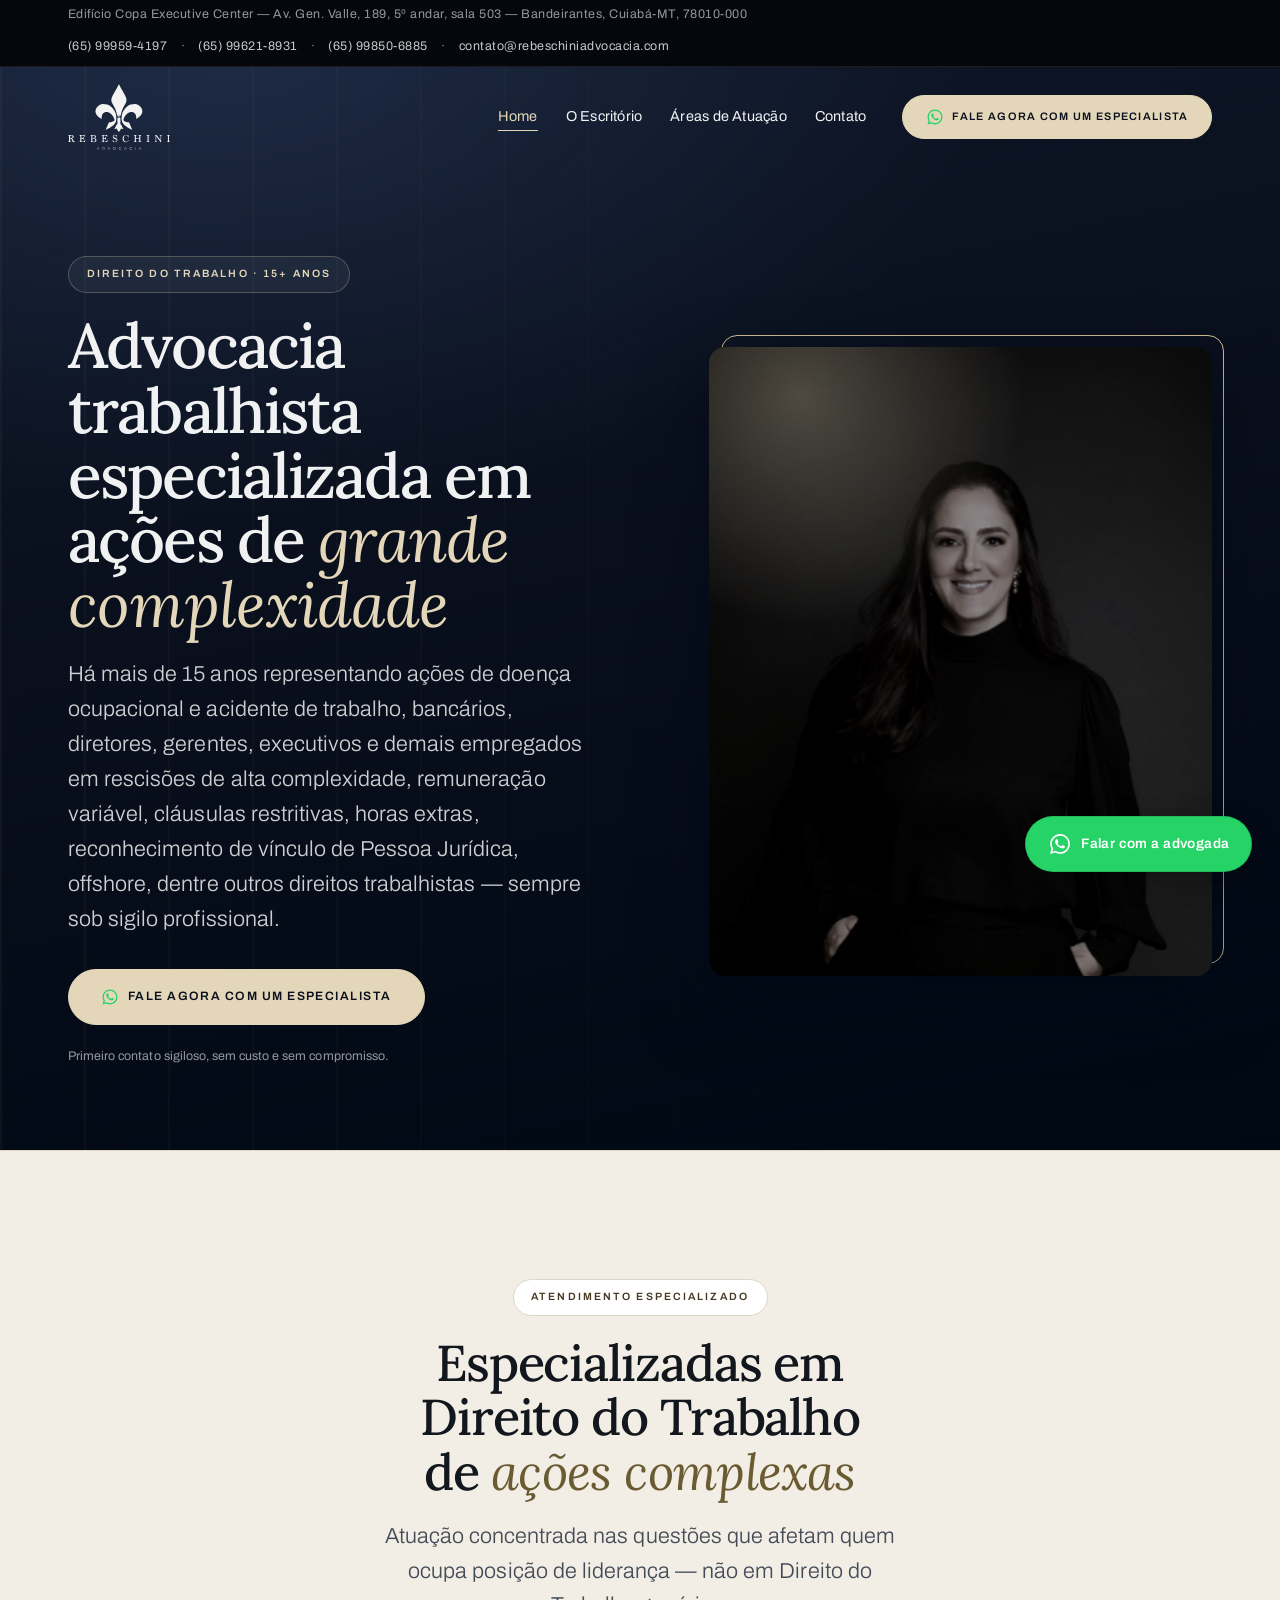
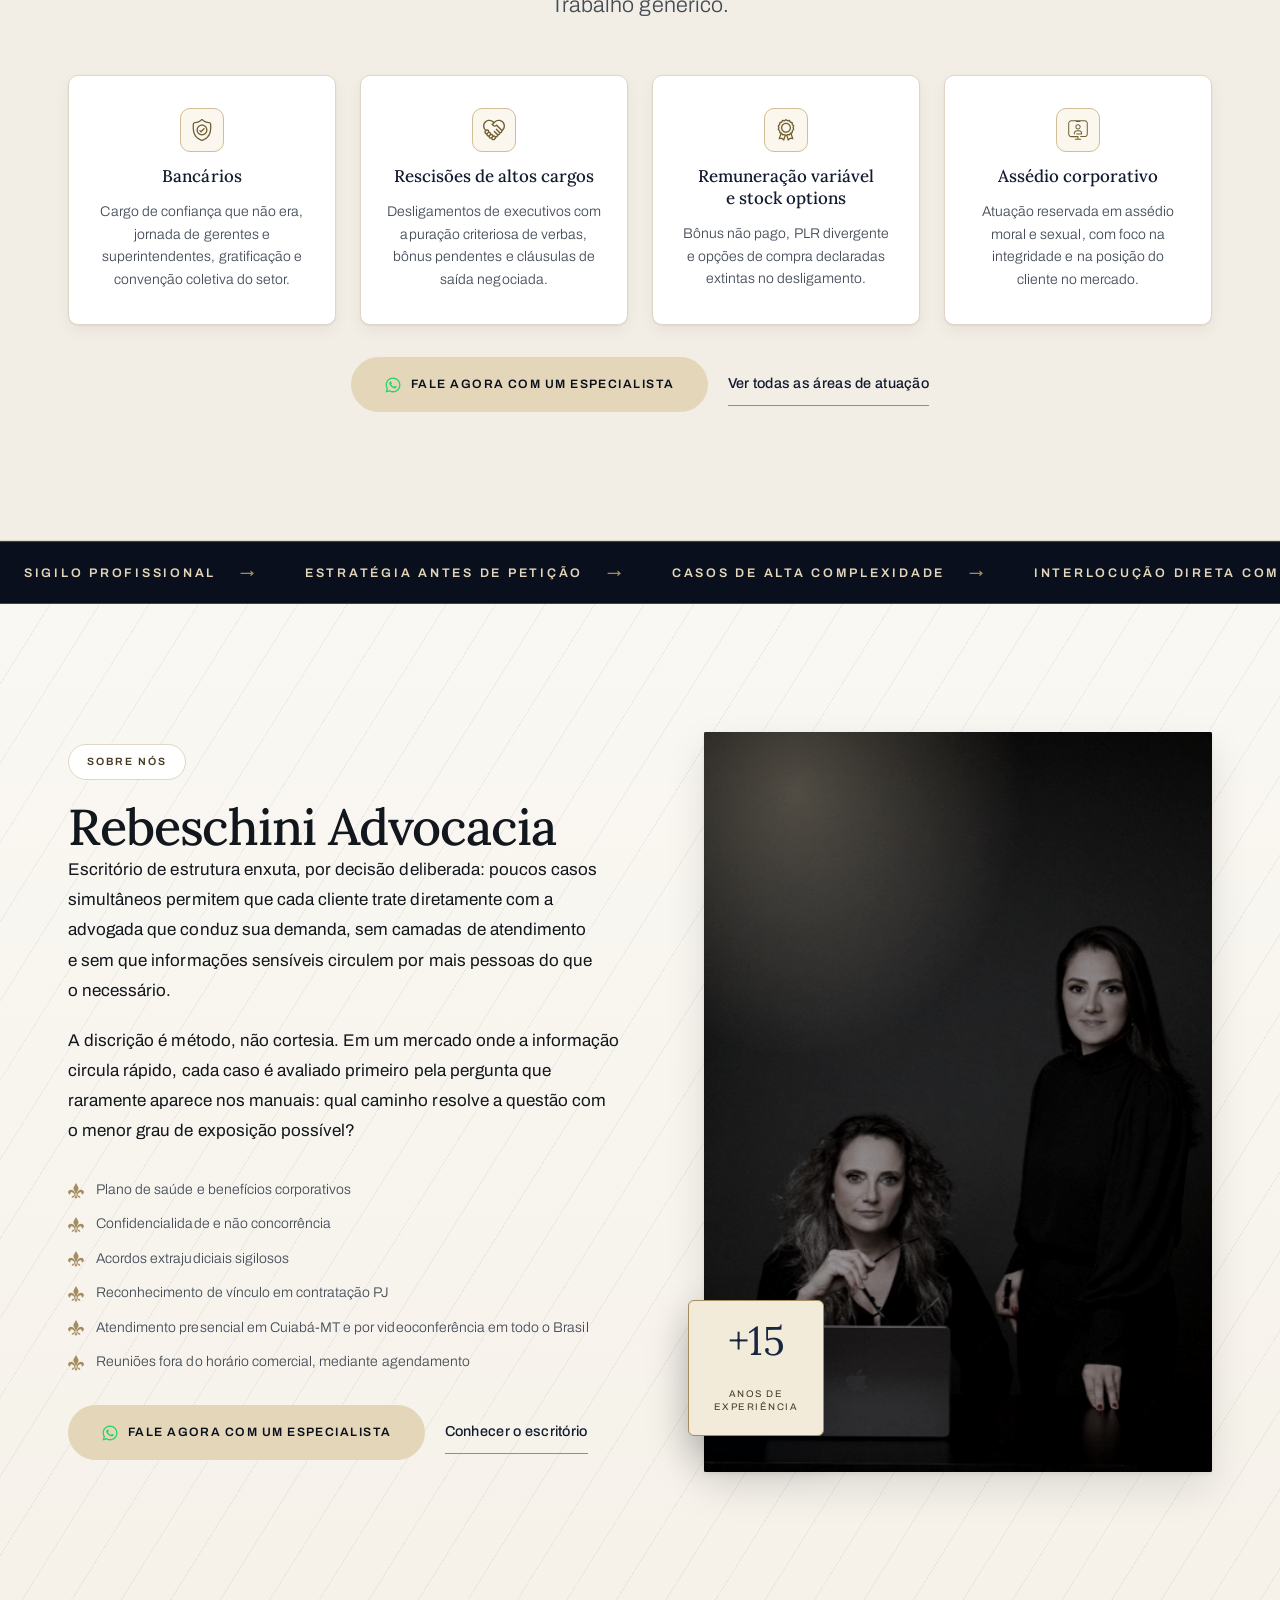
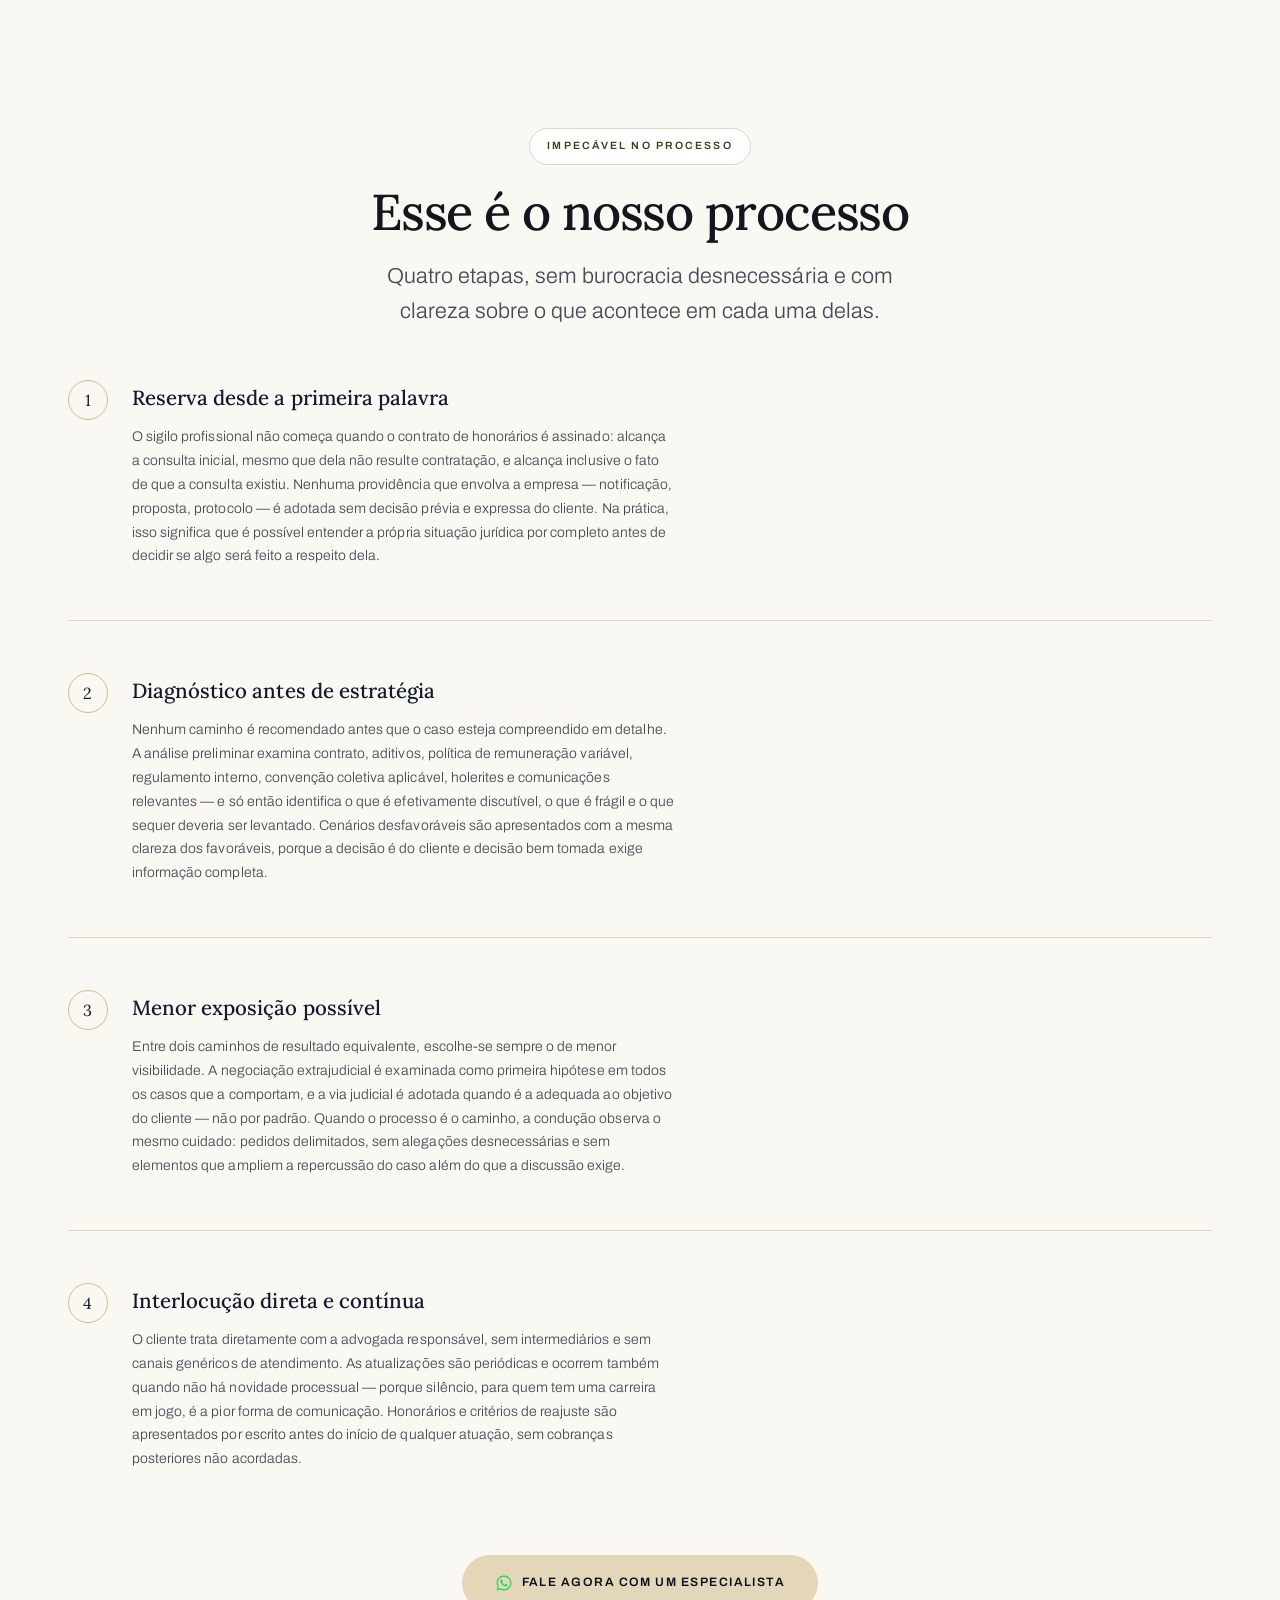
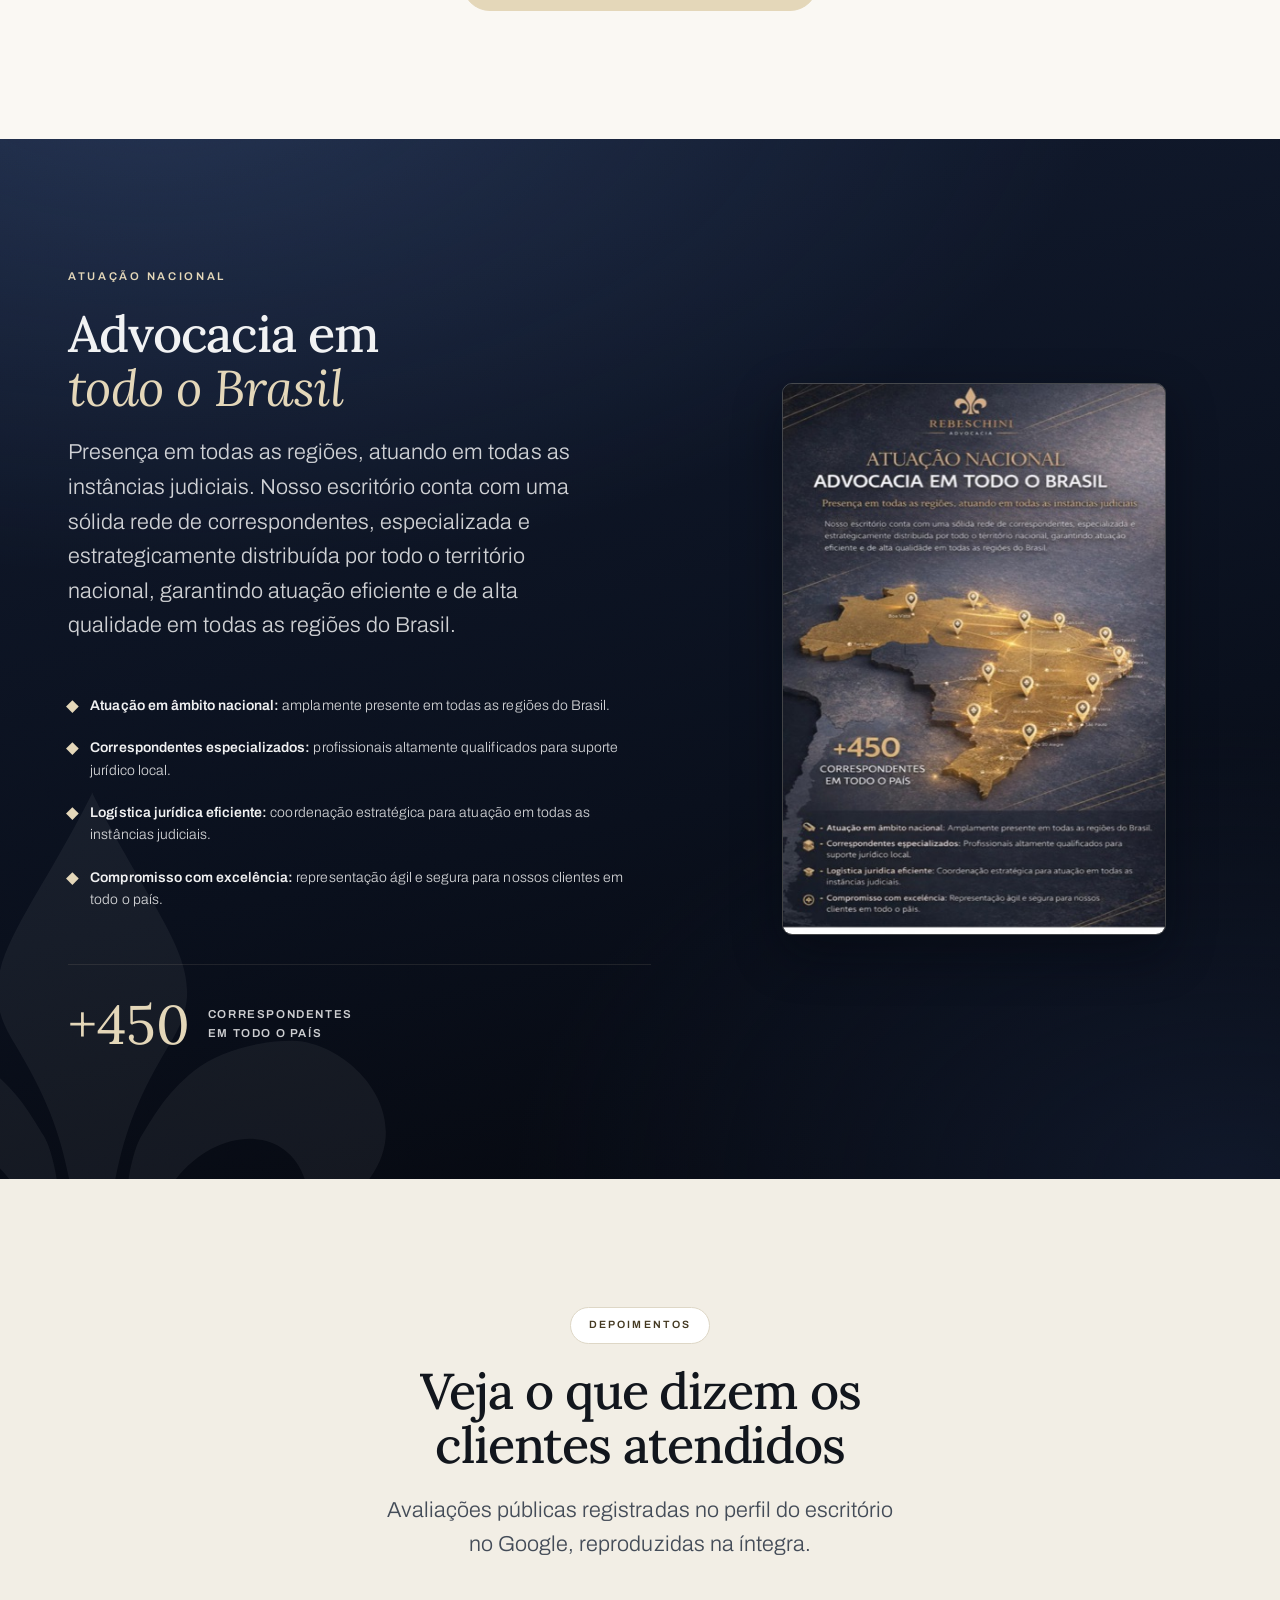
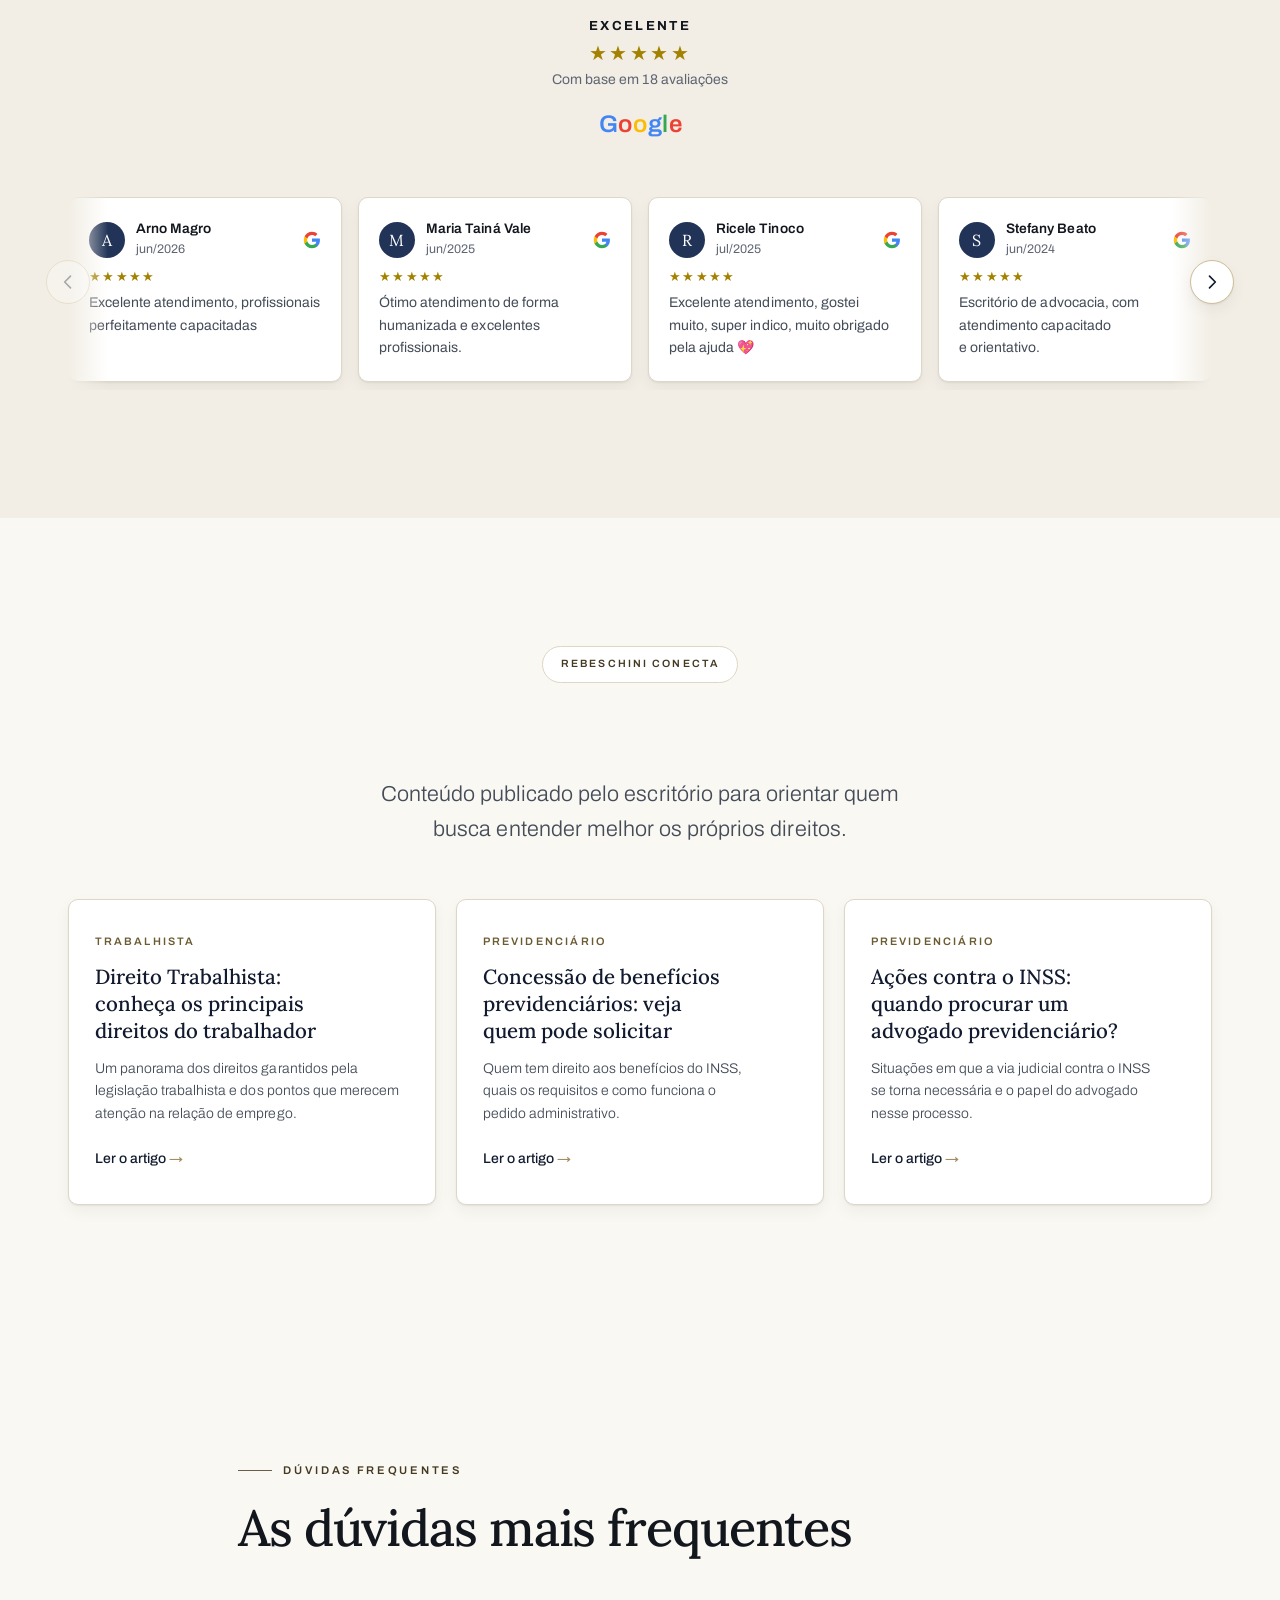
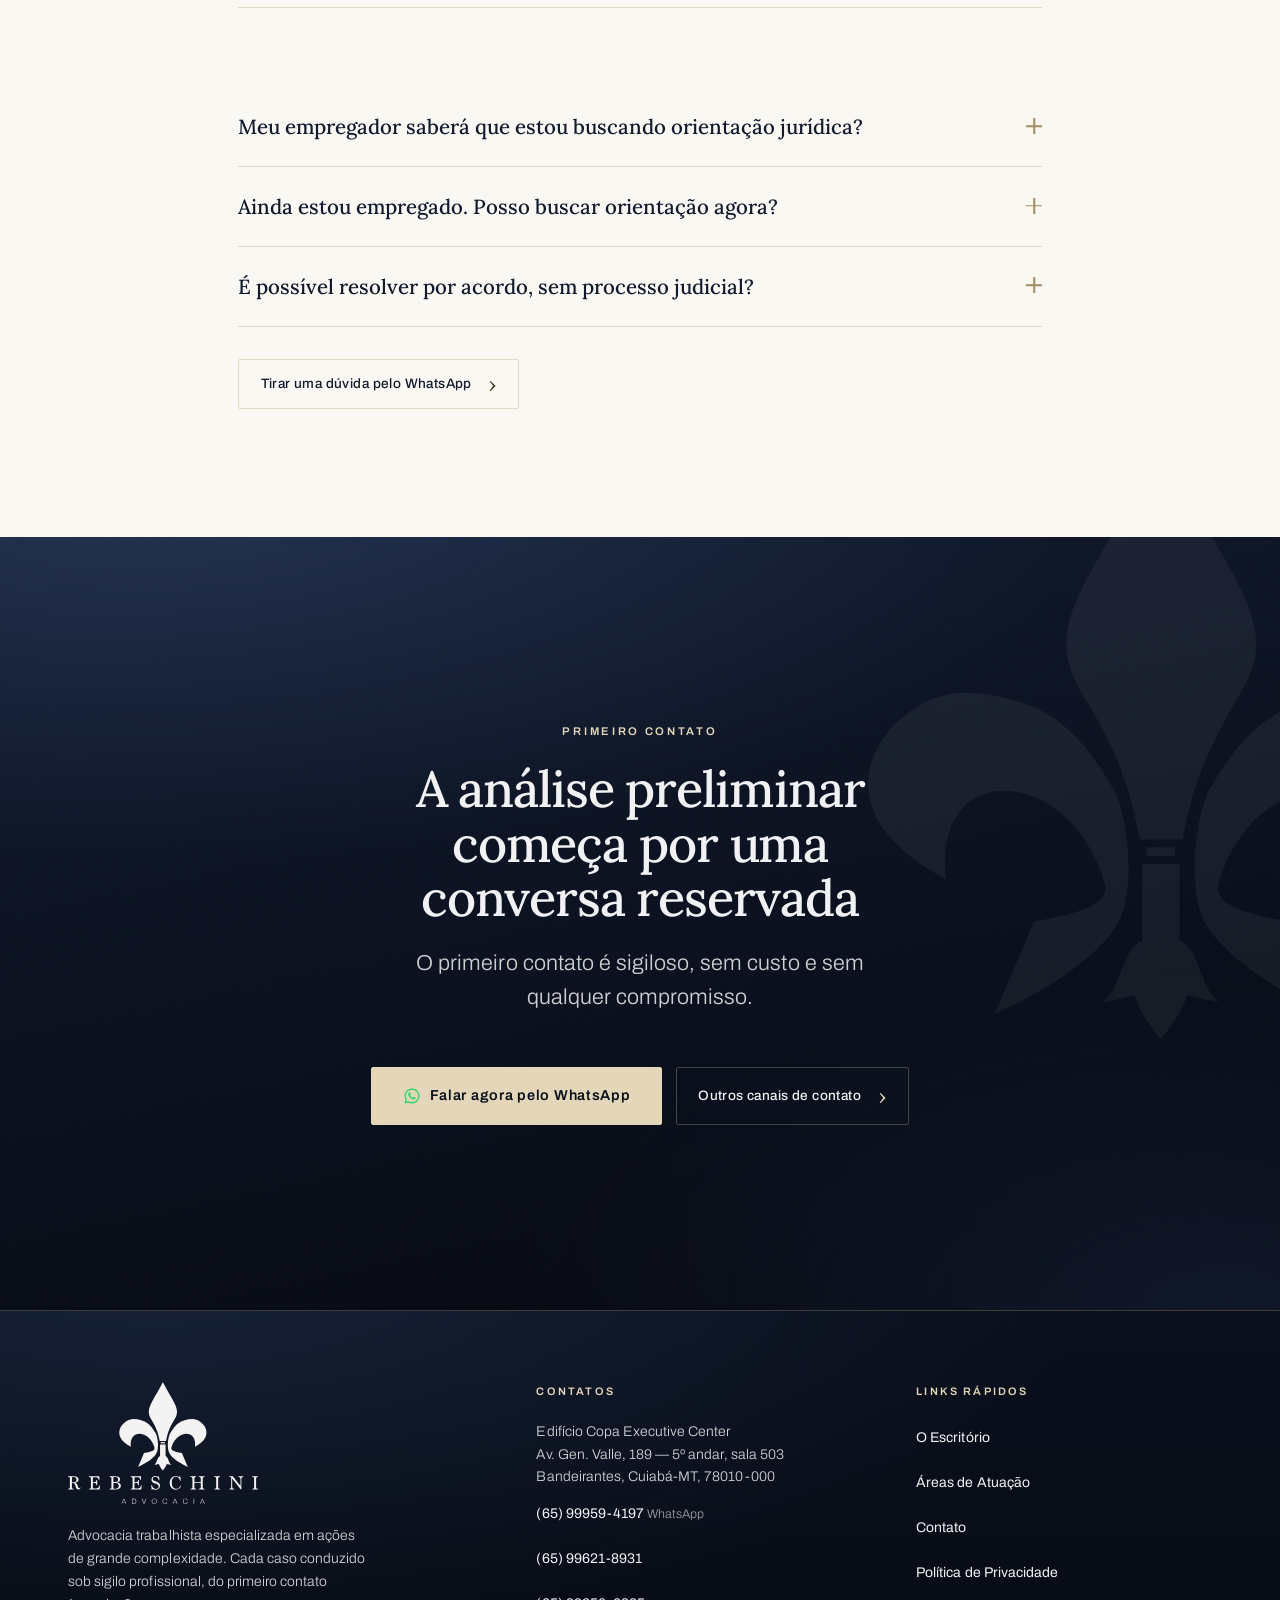
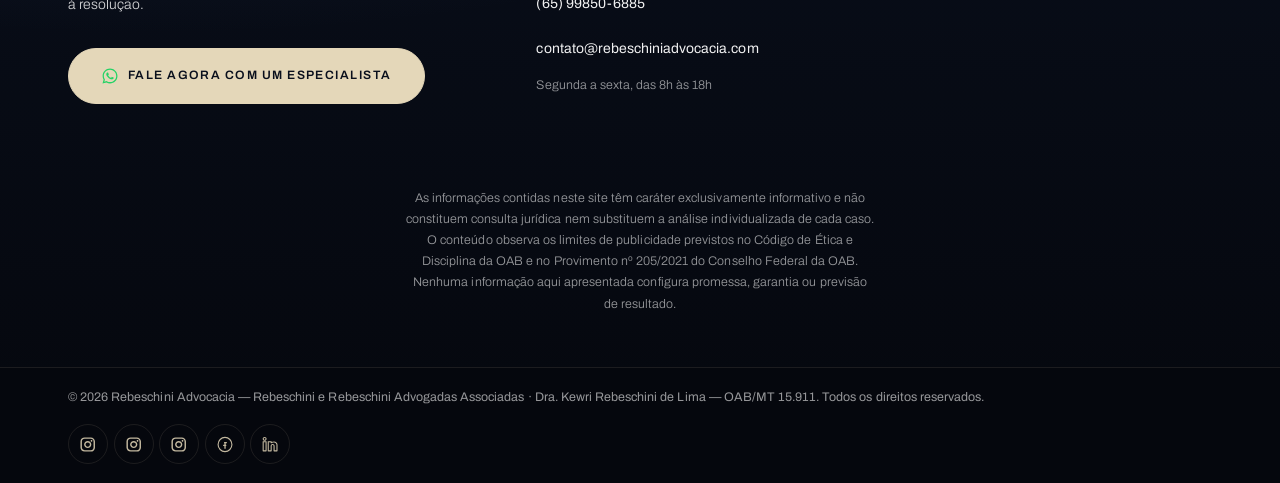
==== commit 5f508d3b: "Azul escuro nas internas: textos navy-600 → navy-800 em todo o site Títulos de cards, leads e links " ====
--- a/index.html
+++ b/index.html
@@ -28,7 +28,7 @@
 <link rel="preconnect" href="https://fonts.gstatic.com" crossorigin>
 <link rel="preload" as="style" href="https://fonts.googleapis.com/css2?family=Archivo:wght@300;400;500;600&family=Lora:ital,wght@0,400;0,500;0,600;1,400;1,500&display=swap">
 <link rel="stylesheet" href="https://fonts.googleapis.com/css2?family=Archivo:wght@300;400;500;600&family=Lora:ital,wght@0,400;0,500;0,600;1,400;1,500&display=swap">
-<link rel="stylesheet" href="css/styles.css">
+<link rel="stylesheet" href="css/styles.css?v=20260729">
 <script>document.documentElement.classList.add('js');</script>
 
 <script type="application/ld+json">
@@ -644,6 +644,6 @@
   </svg><span class="wa-float-rotulo">Falar com a advogada</span>
 </a>
 
-<script src="js/main.js" defer></script>
+<script src="js/main.js?v=20260729" defer></script>
 </body>
 </html>
--- a/css/styles.css
+++ b/css/styles.css
@@ -283,18 +283,18 @@
 .btn--linha:hover{ background:rgba(228,215,185,.10); border-color:var(--gold-300); color:var(--gold-200); transform:translateY(-2px); }
 .btn--linha:active{ transform:translateY(0); background:rgba(228,215,185,.16); }
 
-.btn--navy{ background:transparent; color:var(--navy-600); border-color:var(--navy-600); }
+.btn--navy{ background:transparent; color:var(--navy-800); border-color:var(--navy-600); }
 .btn--navy:hover{ background:var(--navy-600); color:var(--paper); transform:translateY(-2px); box-shadow:var(--sh-1); }
 
 .btn--texto{
   padding:.5rem 0; min-height:2.5rem; background:none; border:0;
-  color:var(--navy-600); border-bottom:1px solid var(--gold-500);
+  color:var(--navy-800); border-bottom:1px solid var(--gold-500);
   letter-spacing:.02em; font-weight:500; border-radius:0;
 }
 .btn--texto:hover{ border-color:var(--navy-600); }
 
 .btn--outline{
-  background:transparent; color:var(--navy-600); border:1px solid var(--line-warm);
+  background:transparent; color:var(--navy-800); border:1px solid var(--line-warm);
   min-height:2.9rem; padding:.75rem 1.35rem;
   font-size:.85rem; font-weight:500; letter-spacing:.03em; border-radius:var(--r);
 }
@@ -367,7 +367,7 @@
 .nav-list a[aria-current="page"]::after{ transform:scaleX(1); }
 .nav-list a[aria-current="page"]{ color:var(--gold-300); }
 body.nav-open .nav-list a,
-body.nav-open .nav-list a[aria-current="page"]{ color:var(--navy-600); }
+body.nav-open .nav-list a[aria-current="page"]{ color:var(--navy-800); }
 
 .nav{ display:none; }
 .nav-acoes{ display:flex; align-items:center; gap:1.1rem; }
@@ -397,7 +397,7 @@
   .nav.is-open .nav-list{ flex-direction:column; gap:0; width:100%; }
   .nav.is-open .nav-list li{ border-bottom:1px solid var(--line-warm); }
   .nav.is-open .nav-list a{
-    display:block; color:var(--navy-600); font-family:var(--font-title);
+    display:block; color:var(--navy-800); font-family:var(--font-title);
     font-size:1.3rem; padding:1.05rem 0;
   }
   .nav.is-open .nav-list a[aria-current="page"]{ position:relative; padding-left:1rem; }
@@ -434,10 +434,10 @@
   background:var(--gold-500); transform:scaleX(0); transform-origin:left;
   transition:transform var(--t-md) var(--ease);
 }
-.menu-pill-links a:hover{ color:var(--navy-600); }
+.menu-pill-links a:hover{ color:var(--navy-800); }
 .menu-pill-links a:hover::after,
 .menu-pill-links a[aria-current="page"]::after{ transform:scaleX(1); }
-.menu-pill-links a[aria-current="page"]{ color:var(--navy-600); font-weight:500; }
+.menu-pill-links a[aria-current="page"]{ color:var(--navy-800); font-weight:500; }
 .menu-pill .btn{ flex:none; min-height:2.75rem; padding:.7rem 1.5rem; border-radius:var(--r-pill); }
 .menu-pill :focus-visible{ outline:2px solid var(--navy-600); outline-offset:3px; border-radius:2px; }
 @media (min-width:1024px){ .menu-pill{ display:flex; } }
@@ -607,7 +607,7 @@
   font-family:var(--font-title); font-weight:500;
   font-size:clamp(1.35rem, 1.15rem + .95vw, 1.85rem);
   line-height:1.28; letter-spacing:-.016em;
-  color:var(--navy-600); margin:0; max-width:17ch; text-wrap:balance;
+  color:var(--navy-800); margin:0; max-width:17ch; text-wrap:balance;
 }
 .faixa-declaracao em{ font-style:italic; font-weight:400; color:var(--gold-700); }
 .faixa-item{ display:grid; gap:.55rem; align-content:start; }
@@ -618,7 +618,7 @@
 }
 .faixa-item-titulo{
   font-family:var(--font-title); font-size:1.02rem; font-weight:500; line-height:1.32;
-  color:var(--navy-600); margin:0; max-width:20ch;
+  color:var(--navy-800); margin:0; max-width:20ch;
 }
 .faixa-item-desc{
   font-size:var(--fs-sm); font-weight:300; line-height:1.62;
@@ -673,7 +673,7 @@
 .area-card-titulo{
   position:relative; z-index:1;
   font-family:var(--font-title); font-size:var(--fs-t3); font-weight:500; line-height:1.28;
-  color:var(--navy-600); margin:0; max-width:17ch; text-wrap:balance;
+  color:var(--navy-800); margin:0; max-width:17ch; text-wrap:balance;
 }
 .area-card-fio{
   position:relative; z-index:1; display:block; width:34px; height:1px; background:var(--gold-500);
@@ -706,7 +706,7 @@
   font-family:var(--font-title); font-size:clamp(2rem,1.4rem+2.6vw,3.4rem); line-height:1;
   color:var(--gold-700); margin:0 0 var(--s4); font-variant-numeric:tabular-nums;
 }
-.area-bloco-titulo{ font-size:var(--fs-t2); color:var(--navy-600); margin:0 0 var(--s4); max-width:22ch; }
+.area-bloco-titulo{ font-size:var(--fs-t2); color:var(--navy-800); margin:0 0 var(--s4); max-width:22ch; }
 .area-bloco-resumo{ font-size:var(--fs-lead); font-weight:300; color:var(--ink-soft); max-width:48ch; margin:0 0 var(--s5); }
 .area-bloco-cta{ margin:0; }
 @media (min-width:1024px){
@@ -717,7 +717,7 @@
 .area-detalhe{ border-top:1px solid var(--line-warm); }
 .area-detalhe > summary{
   cursor:pointer; list-style:none; display:inline-flex; align-items:center; gap:.55rem;
-  padding:1rem 0; font-size:.88rem; font-weight:500; color:var(--navy-600); min-height:2.75rem;
+  padding:1rem 0; font-size:.88rem; font-weight:500; color:var(--navy-800); min-height:2.75rem;
 }
 .area-detalhe > summary::-webkit-details-marker{ display:none; }
 .area-detalhe > summary::after{ content:"+"; font-size:1.1rem; line-height:1; color:var(--gold-700); }
@@ -814,7 +814,7 @@
   padding:.7rem 1.15rem; background:var(--paper);
   border:1px solid var(--gold-400); border-radius:var(--r-pill);
 }
-.badge-nota{ font-family:var(--font-title); font-size:1.35rem; line-height:1; color:var(--navy-600); }
+.badge-nota{ font-family:var(--font-title); font-size:1.35rem; line-height:1; color:var(--navy-800); }
 .badge-estrelas{ color:var(--estrela); letter-spacing:.08em; font-size:.95rem; line-height:1; }
 .badge-texto{ font-size:var(--fs-sm); color:var(--ink-soft); }
 
@@ -862,7 +862,7 @@
   width:100%; display:flex; align-items:flex-start; justify-content:space-between; gap:1.5rem;
   padding:1.55rem 0; background:none; border:0; cursor:pointer; text-align:left;
   font-family:var(--font-title); font-size:var(--fs-t3); font-weight:500; line-height:1.42;
-  color:var(--navy-600);
+  color:var(--navy-800);
   transition:color var(--t-xs) var(--ease), padding-left var(--t-md) var(--ease);
 }
 @media (hover:hover){ .acc-item:hover .acc-trigger{ color:var(--navy-800); padding-left:10px; } }
@@ -892,7 +892,7 @@
 .field{ margin-bottom:1.35rem; }
 .field label{
   font-size:.74rem; font-weight:600; letter-spacing:.14em; text-transform:uppercase;
-  color:var(--navy-600); margin-bottom:.5rem; display:block;
+  color:var(--navy-800); margin-bottom:.5rem; display:block;
 }
 .req{ color:var(--gold-700); }
 .opt{ text-transform:none; letter-spacing:0; font-weight:300; color:var(--ink-soft); }
@@ -918,7 +918,7 @@
   text-transform:none; letter-spacing:0; font-size:.85rem; font-weight:400;
   line-height:1.55; color:var(--ink-soft); margin:0;
 }
-.field--check label a{ display:inline-block; padding-block:.2rem; color:var(--navy-600); }
+.field--check label a{ display:inline-block; padding-block:.2rem; color:var(--navy-800); }
 .field--check .erro{ grid-column:2; }
 .form-erro-geral{
   margin:1rem 0 0; padding:.85rem 1rem; font-size:.85rem; line-height:1.55; color:#7A1A15;
@@ -926,12 +926,12 @@
 }
 .form-erro-geral[hidden]{ display:none; }
 .lgpd{ font-size:var(--fs-xs); line-height:1.6; color:var(--ink-soft); margin:1.25rem 0 0; }
-.lgpd a{ display:inline-block; padding-block:.25rem; color:var(--navy-600); }
+.lgpd a{ display:inline-block; padding-block:.25rem; color:var(--navy-800); }
 .form-intro{ margin-bottom:1.75rem; }
 .form-toggle{ margin-top:var(--s6); }
 .form-toggle > summary{
   cursor:pointer; list-style:none; display:inline-flex; align-items:center; gap:.6rem;
-  font-size:.92rem; font-weight:500; color:var(--navy-600);
+  font-size:.92rem; font-weight:500; color:var(--navy-800);
   padding:.85rem 0; border-bottom:1px solid var(--gold-500); min-height:2.75rem;
 }
 .form-toggle > summary::-webkit-details-marker{ display:none; }
@@ -1007,7 +1007,7 @@
 
 /* ---------- Sobre ---------- */
 .sobre-abertura-head{ max-width:52rem; margin-bottom:var(--s6); }
-.pagina-titulo{ color:var(--navy-600); margin:0 0 var(--s4); }
+.pagina-titulo{ color:var(--navy-800); margin:0 0 var(--s4); }
 .pagina-lead{ font-size:1rem; letter-spacing:.04em; color:var(--gold-700); text-transform:uppercase; margin:0; }
 .composicao{ position:relative; display:grid; gap:1rem; }
 .composicao figure{ margin:0; }
@@ -1028,7 +1028,7 @@
 }
 .bio-texto p:first-of-type::first-letter{
   float:left; font-family:var(--font-title); font-weight:400;
-  font-size:4.6rem; line-height:.78; padding:.06em .1em 0 0; color:var(--navy-600);
+  font-size:4.6rem; line-height:.78; padding:.06em .1em 0 0; color:var(--navy-800);
 }
 .bio-lateral{
   padding:1.75rem; background:var(--stone);
@@ -1044,7 +1044,7 @@
   content:""; position:absolute; left:0; top:.6em; width:4px; height:4px;
   background:var(--gold-500); border-radius:50%;
 }
-.credenciais strong{ color:var(--navy-600); font-weight:500; white-space:nowrap; }
+.credenciais strong{ color:var(--navy-800); font-weight:500; white-space:nowrap; }
 @media (min-width:1024px){
   .bio-grid{ grid-template-columns:minmax(0,1.5fr) minmax(0,.7fr); gap:var(--s7); }
   .bio-lateral{ position:sticky; top:calc(var(--chrome-h) + 2rem); }
@@ -1072,10 +1072,10 @@
 .metodo-num{
   display:flex; align-items:center; justify-content:center;
   width:2.5rem; height:2.5rem; flex-shrink:0;
-  font-family:var(--font-title); font-size:1rem; color:var(--navy-600);
+  font-family:var(--font-title); font-size:1rem; color:var(--navy-800);
   border:1px solid var(--gold-400); border-radius:50%;
 }
-.metodo-titulo{ font-family:var(--font-title); font-size:var(--fs-t3); color:var(--navy-600); margin:0 0 .55rem; }
+.metodo-titulo{ font-family:var(--font-title); font-size:var(--fs-t3); color:var(--navy-800); margin:0 0 .55rem; }
 .metodo-desc{ font-size:var(--fs-sm); font-weight:300; line-height:1.7; color:var(--ink-soft); margin:0; max-width:var(--wrap-texto); }
 @media (min-width:1024px){
   .metodo-grid{ grid-template-columns:minmax(0,.85fr) minmax(0,1.15fr); gap:var(--s7); align-items:start; }
@@ -1091,9 +1091,9 @@
 .canal{ display:grid; gap:.5rem; padding:1.75rem; border:1px solid var(--line-warm); border-radius:var(--r); background:var(--paper); }
 .canal--destaque{ border:2px solid var(--gold-400); background:linear-gradient(180deg,#FEFBF4,var(--paper)); }
 .canal-tag{ font-size:.68rem; letter-spacing:.16em; text-transform:uppercase; color:var(--gold-700); margin:0; }
-.canal-titulo{ font-family:var(--font-title); font-size:var(--fs-t2); color:var(--navy-600); margin:0; }
+.canal-titulo{ font-family:var(--font-title); font-size:var(--fs-t2); color:var(--navy-800); margin:0; }
 .canal-desc{ font-size:var(--fs-sm); font-weight:300; color:var(--ink-soft); margin:0; }
-.canal-desc a{ display:inline-block; padding-block:.35rem; color:var(--navy-600); text-decoration:none; border-bottom:1px solid var(--gold-500); }
+.canal-desc a{ display:inline-block; padding-block:.35rem; color:var(--navy-800); text-decoration:none; border-bottom:1px solid var(--gold-500); }
 .canal-desc a:hover{ border-color:var(--navy-600); }
 .canal .btn{ margin-top:.75rem; justify-self:start; }
 @media (min-width:768px){ .contato-canais{ grid-template-columns:repeat(2,1fr); align-items:start; } }
@@ -1103,7 +1103,7 @@
 .contato-dados li{ display:flex; flex-direction:column; gap:.2rem; font-size:var(--fs-sm); color:var(--ink-soft); font-weight:300; }
 .contato-dados a{
   display:inline-block; width:fit-content; padding-block:.35rem;
-  color:var(--navy-600); text-decoration:none; border-bottom:1px solid var(--gold-500);
+  color:var(--navy-800); text-decoration:none; border-bottom:1px solid var(--gold-500);
 }
 .contato-dados a:hover{ border-color:var(--navy-600); }
 .dado-label{ font-size:.7rem; letter-spacing:.16em; text-transform:uppercase; color:var(--gold-700); }
@@ -1130,8 +1130,8 @@
   color:var(--ink-soft); padding-block:.35rem; border-bottom:1px solid transparent;
   transition:color var(--t-xs) var(--ease), border-color var(--t-xs) var(--ease);
 }
-.subnav-lista a:hover{ color:var(--navy-600); }
-.subnav-lista a[aria-current="true"]{ color:var(--navy-600); border-color:var(--gold-400); }
+.subnav-lista a:hover{ color:var(--navy-800); }
+.subnav-lista a[aria-current="true"]{ color:var(--navy-800); border-color:var(--gold-400); }
 @media (min-width:1024px){ .subnav-rotulo{ display:block; } }
 
 /* ---------- CTA final ---------- */
@@ -1169,11 +1169,11 @@
 .doc-voltar:hover{ text-decoration:underline; }
 .doc{ max-width:var(--wrap-texto); padding-block:var(--s7); }
 .doc h2{
-  font-size:var(--fs-t2); color:var(--navy-600);
+  font-size:var(--fs-t2); color:var(--navy-800);
   margin:var(--s7) 0 var(--s4); padding-top:var(--s5); border-top:1px solid var(--line-warm);
 }
 .doc h2:first-of-type{ margin-top:0; padding-top:0; border-top:0; }
-.doc h3{ font-size:var(--fs-t3); color:var(--navy-600); margin:var(--s5) 0 .6rem; }
+.doc h3{ font-size:var(--fs-t3); color:var(--navy-800); margin:var(--s5) 0 .6rem; }
 .doc p, .doc li{ color:var(--ink-soft); font-weight:300; }
 .doc ul{ list-style:none; margin:0 0 1.15em; padding:0; display:grid; gap:.65rem; }
 .doc ul li{ position:relative; padding-left:1.3rem; }
@@ -1181,7 +1181,7 @@
   content:""; position:absolute; left:0; top:.72em; width:5px; height:5px;
   background:var(--gold-500); border-radius:50%;
 }
-.doc a{ color:var(--navy-600); }
+.doc a{ color:var(--navy-800); }
 .doc-destaque{
   background:var(--stone); border-left:2px solid var(--gold-400);
   padding:1.5rem 1.6rem; border-radius:0 var(--r) var(--r) 0; margin:var(--s5) 0;
@@ -1233,7 +1233,7 @@
    Quando fixa, seu CTA vira navy: mantém os 3 pontos de conversão da spec
    (pílula no hero, banner 2, CTA final) sem dois dourados na mesma dobra. */
 .menu-pill.is-fixed .btn--gold{
-  background:transparent; color:var(--navy-600); border-color:var(--navy-600);
+  background:transparent; color:var(--navy-800); border-color:var(--navy-600);
 }
 .menu-pill.is-fixed .btn--gold::before{ display:none; }
 .menu-pill.is-fixed .btn--gold:hover{
@@ -1376,7 +1376,7 @@
 }
 .card-area-titulo{
   font-family:var(--font-title); font-size:1.06rem; font-weight:500; line-height:1.3;
-  color:var(--navy-600); margin:0; text-align:center;
+  color:var(--navy-800); margin:0; text-align:center;
 }
 .card-area-desc{
   font-size:var(--fs-sm); font-weight:300; line-height:1.62;
@@ -1485,13 +1485,13 @@
   position:absolute; top:calc(50% - .75rem); z-index:2; transform:translateY(-50%);
   display:grid; place-items:center; width:2.75rem; height:2.75rem; flex:none;
   border-radius:50%; background:var(--paper); border:1px solid var(--gold-400);
-  color:var(--navy-600); box-shadow:var(--sh-1); cursor:pointer;
+  color:var(--navy-800); box-shadow:var(--sh-1); cursor:pointer;
   transition:background-color var(--t-sm) var(--ease), color var(--t-sm) var(--ease),
              box-shadow var(--t-sm) var(--ease), opacity var(--t-sm) var(--ease);
 }
 .reviews-seta:hover{ background:var(--navy-600); color:var(--paper); box-shadow:var(--sh-2); }
 .reviews-seta:disabled{ opacity:.32; cursor:default; box-shadow:none; }
-.reviews-seta:disabled:hover{ background:var(--paper); color:var(--navy-600); }
+.reviews-seta:disabled:hover{ background:var(--paper); color:var(--navy-800); }
 .reviews-seta--prev{ left:-.25rem; }
 .reviews-seta--next{ right:-.25rem; }
 @media (min-width:900px){
@@ -1633,13 +1633,13 @@
   font-family:var(--font-body); font-size:.68rem; font-weight:600;
   letter-spacing:.2em; text-transform:uppercase; color:var(--gold-600); margin:0;
 }
-.blog-card-titulo{ font-family:var(--font-title); font-size:var(--fs-t3); line-height:1.3; color:var(--navy-600); margin:0; }
+.blog-card-titulo{ font-family:var(--font-title); font-size:var(--fs-t3); line-height:1.3; color:var(--navy-800); margin:0; }
 .blog-card-titulo a{ color:inherit; text-decoration:none; }
 .blog-card-titulo a:hover{ text-decoration:underline; text-underline-offset:4px; }
 .blog-card-desc{ font-size:var(--fs-sm); font-weight:300; line-height:1.6; color:var(--ink-soft); margin:0; }
 .blog-card-link{
   margin-top:auto; padding-top:.5rem;
-  font-size:var(--fs-sm); font-weight:500; color:var(--navy-600); text-decoration:none;
+  font-size:var(--fs-sm); font-weight:500; color:var(--navy-800); text-decoration:none;
 }
 .blog-card-link::after{ content:" →"; color:var(--gold-500); }
 .blog-card-link:hover{ text-decoration:underline; text-underline-offset:4px; }
@@ -1686,7 +1686,7 @@
   width:100%; height:auto; aspect-ratio:4/5; object-fit:cover; object-position:top;
   display:block; border-radius:8px; border:1px solid var(--line-warm);
 }
-.socia-nome{ font-family:var(--font-title); font-size:var(--fs-t2); color:var(--navy-600); margin:0; }
+.socia-nome{ font-family:var(--font-title); font-size:var(--fs-t2); color:var(--navy-800); margin:0; }
 .socia-cargo{
   font-family:var(--font-body); font-size:.72rem; font-weight:600;
   letter-spacing:.18em; text-transform:uppercase; color:var(--gold-600); margin:.35rem 0 0;
